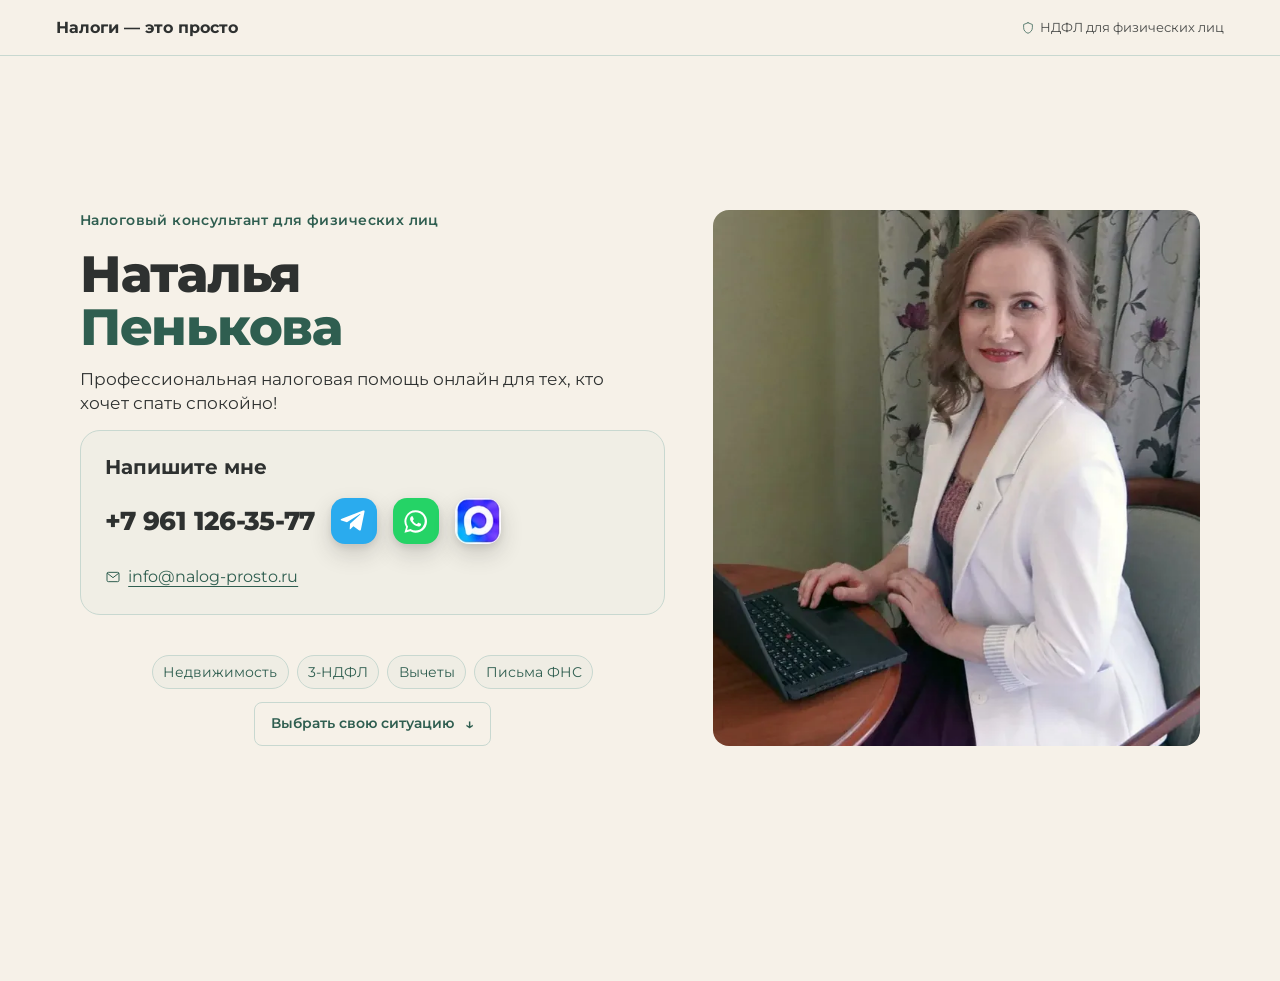
==== index.html @ fa5995b2 "First screen: Nalog Prosto" ====
<!DOCTYPE html>
<html lang="ru">
<head>
<meta name="robots" content="noindex,nofollow">
<meta charset="utf-8">
<meta name="viewport" content="width=device-width, initial-scale=1">
<title>Сайт собирается</title>
<meta name="description" content="">
<meta property="og:title" content="Сайт собирается">
<meta property="og:description" content="">
<meta property="og:type" content="website">
<link rel="stylesheet" href="style.css">
<style>
:root {
  --шрифт-заголовков: Montserrat, system-ui, sans-serif;
  --шрифт-текста: Montserrat, system-ui, sans-serif;
  --цвет-фон: #F6F1E8;  --цвет-фон-2: #C8D8D0;  --цвет-фон-карточки: #F6F1E8;
  --цвет-текст: #2E3130;  --цвет-текст-мягкий: #2E3130;  --цвет-текст-тихий: #6E6D6A;
  --цвет-акцент: #2F5E50;  --цвет-акцент-тёмный: #2F5E50;  --цвет-акцент-яркий: #C8D8D0;  --цвет-акцент-глубже: #2F5E50;  --цвет-акцент-маркер: #2F5E50;
  --цвет-на-акценте: #F6F1E8;  --цвет-линия: #C8D8D0;
  --цвет-тёмный-фон: #2F5E50;  --цвет-тёмный-фон-2: #2F5E50;  --цвет-тёмный-текст: #F6F1E8;  --цвет-тёмный-фон-3: #2F5E50;  --цвет-тёмный-фон-4: #2F5A4D;
  --цвет-тёплый: #C7B08A;  --цвет-тёплый-мягкий: #C7B08A;
  --цвет-стекло: color-mix(in srgb, #2F5E50 86%, transparent);
  --тень: 0 12px 34px color-mix(in srgb, #2F5E50 6%, transparent);
  --тень-чип: 0 10px 30px color-mix(in srgb, #2F5E50 12%, transparent);
  --тень-глубокая: 0 24px 60px color-mix(in srgb, #2F5E50 35%, transparent);
  --тень-спутник: 0 30px 60px color-mix(in srgb, #2F5E50 70%, transparent);
  --тень-плиты: 0 40px 100px color-mix(in srgb, #2F5E50 70%, transparent);
  --кегль-h1: 33px;  --кегль-h2: clamp(28px, 4.5vw, 44px);
  --кегль-текст: clamp(16px, 1vw, 17px);  --кегль-лид: clamp(17px, 1.1vw, 18px);
  --кегль-мелкий: 14px;  --кегль-кикер: clamp(14px, 1.1vw, 15px);
  --кегль-цифра: 30px;  --разрядка-кикера: .03em;
  --отступ-секции: clamp(56px, 9vw, 120px);  --отступ-блока: clamp(16px, 2vw, 28px);
  --отступ-секции-тихо: clamp(44px, 7vw, 94px);  --отступ-секции-громко: clamp(64px, 10.5vw, 140px);
  --ширина: 1120px;  --ширина-колонки: 560px;  --радиус: 16px;  --радиус-малый: 8px;
  --радиус-карточки: 18px;  --радиус-плитки: 22px;  --радиус-телефон: 46px;  --кнопка-радиус: 14px;
  --радиус-модуля: 16px;  --нить: 2px;
  --плавность: cubic-bezier(.2, .7, .2, 1);  --длительность: .25s;
  --цвет-тёплый-тёмный: #836A3F;
}
@media (min-width: 900px) {
  :root { --кегль-h1: clamp(44px, 4vw, 58px); }
}
</style>
<script>
(function () {
  var ЭТАЛОН = 0.535;                  // очко Open Sans — текстовой гарнитуры утверждённых макетов
  var ПОТОЛОК = 1.2, МЁРТВАЯ = 0.02;   // выше потолка расползается раскладка; ближе к единице не трогаем вовсе
  var КОМПЬЮТЕР = "(min-width: 900px)";
  var ТОКЕНЫ = ["--кегль-текст", "--кегль-лид", "--кегль-мелкий", "--кегль-кикер"];
  var корень = document.documentElement;
  var холст = document.createElement("canvas").getContext("2d");
  var ждём = 0;

  function мера(буква) { var м = холст.measureText(буква); return (м && м.actualBoundingBoxAscent) || 0; }

  function применить() {
    ждём = 0;
    if (!холст) { return; }

    for (var i = 0; i < ТОКЕНЫ.length; i++) { корень.style.removeProperty(ТОКЕНЫ[i]); }
    var стиль = getComputedStyle(корень), стек = стиль.getPropertyValue("--шрифт-текста").trim();
    if (!стек) { return; }
    холст.font = "400 100px " + стек;

    var очко = Math.max(мера("х"), мера("x")) / 100;
    if (!(очко > 0)) { return; }
    var k = Math.round(Math.min(ПОТОЛОК, Math.max(1, ЭТАЛОН / очко)) * 1000) / 1000;
    if (k - 1 < МЁРТВАЯ || !matchMedia(КОМПЬЮТЕР).matches) { k = 1; }
    корень.setAttribute("data-очко", очко.toFixed(3));      // чтобы проверка могла сказать числа вслух
    корень.setAttribute("data-поправка", k.toFixed(3));
    if (k === 1) { return; }
    for (i = 0; i < ТОКЕНЫ.length; i++) {
      var было = стиль.getPropertyValue(ТОКЕНЫ[i]).trim();
      if (было) { корень.style.setProperty(ТОКЕНЫ[i], "calc((" + было + ") * " + k + ")"); }
    }
  }

  применить();

  if (document.fonts && document.fonts.ready) { document.fonts.ready.then(применить); }

  addEventListener("resize", function () { ждём = ждём || requestAnimationFrame(применить); });
})();
</script>
<link rel="stylesheet" href="примерка.css">
<link rel="stylesheet" href="точечно.css"><link rel="stylesheet" href="баланс.css"><link rel="stylesheet" href="порядок.css"></head>
<body >
<a id="экран-контакты" aria-hidden="true"></a>
<section class="блок блок--первый-экран первый-экран--разворот светлый" id="экран-1" data-тип="первый-экран" data-схема="разворот" data-ключ-макета="светлая" data-картинка="фото">
  <header class="шапка">
    <a class="шапка__лого" href="#">Налоги — это просто</a>
    <span class="шапка__лиц"><svg class="иконка" aria-hidden="true" xmlns="http://www.w3.org/2000/svg" viewBox="0 0 24 24" fill="none" stroke="currentColor" stroke-width="1.5" stroke-linecap="round" stroke-linejoin="round">
  <path d="M12 3l7.5 3v5.5c0 4.6-3.2 8.2-7.5 9.5-4.3-1.3-7.5-4.9-7.5-9.5V6L12 3z"/>
</svg><span><span class="полн">НДФЛ для физических лиц</span></span></span>
  </header>
  <span class="пятно пятно--1"></span><span class="пятно пятно--2"></span>
  <div class="блок__внутри">
    <div class="первый-экран__текст">
      <p class="кикер"><svg class="иконка" aria-hidden="true" xmlns="http://www.w3.org/2000/svg" viewBox="0 0 24 24" fill="none" stroke="currentColor" stroke-width="1.5" stroke-linecap="round" stroke-linejoin="round">
  <path d="M13 2L4 14h7l-1 8 9-12h-7z"/>
</svg>Налоговый консультант для физических лиц</p>
      <h1>Наталья <em class="акцент">Пенькова</em></h1>
      <p class="лид">Профессиональная налоговая помощь онлайн для тех, кто хочет спать спокойно!</p>

      
      <div class="первый-экран__действие"><div class="contact-card" role="group" aria-label="Напишите мне"><p class="contact-title">Напишите мне</p><div class="contact-main"><strong class="phone">+7 961 126-35-77</strong><div class="messenger-icons" role="group" aria-label="Личные сообщения"><a class="msg telegram" href="https://t.me/natpen" target="_blank" rel="noopener noreferrer" aria-label="Написать в Telegram" title="Telegram">
              <svg viewBox="0 0 24 24" aria-hidden="true"><path fill="currentColor" d="M21.8 3.3 18.6 19c-.24 1.1-.88 1.37-1.78.85l-4.9-3.61-2.36 2.27c-.26.26-.48.48-.98.48l.35-4.99 9.08-8.2c.4-.35-.09-.55-.61-.2L6.18 12.67 1.34 11.15C.29 10.82.27 10.1 1.56 9.6L20.5 2.3c.88-.32 1.65.2 1.3 1z"/></svg>
            </a><a class="msg whatsapp" href="https://wa.me/79611263577" target="_blank" rel="noopener noreferrer" aria-label="Написать в WhatsApp" title="WhatsApp">
              <svg viewBox="0 0 24 24" aria-hidden="true"><path fill="currentColor" d="M12.04 2a9.84 9.84 0 0 0-8.4 14.95L2.2 22l5.18-1.36A9.96 9.96 0 1 0 12.04 2Zm0 17.95a8.1 8.1 0 0 1-4.13-1.13l-.3-.18-3.07.81.82-2.99-.2-.31a8.12 8.12 0 1 1 6.88 3.8Zm4.45-6.08c-.24-.12-1.44-.71-1.66-.79-.22-.08-.38-.12-.54.12-.16.24-.63.79-.77.95-.14.16-.28.18-.52.06-.24-.12-1.02-.38-1.94-1.2-.72-.64-1.2-1.43-1.34-1.67-.14-.24-.02-.37.1-.49.11-.11.24-.28.36-.42.12-.14.16-.24.24-.4.08-.16.04-.3-.02-.42-.06-.12-.54-1.3-.74-1.78-.2-.47-.4-.4-.54-.41h-.46c-.16 0-.42.06-.64.3-.22.24-.84.82-.84 2 0 1.18.86 2.32.98 2.48.12.16 1.69 2.58 4.1 3.62.57.25 1.02.4 1.37.51.58.18 1.1.16 1.51.1.46-.07 1.44-.59 1.64-1.16.2-.57.2-1.06.14-1.16-.06-.1-.22-.16-.46-.28Z"/></svg>
            </a><a class="msg max" href="https://max.ru/u/f9LHodD0cOLbt2ujQXSDp4Ap_1S4WZwXEwafL9NbPYiUn-EOZLvmlvc0sYs" target="_blank" rel="noopener noreferrer" aria-label="Написать в MAX" title="MAX"><img width="46" height="46" src="[data-uri]" alt="MAX"></a></div></div><p class="contact-meta"><a href="mailto:info@nalog-prosto.ru"><svg class="почта-значок" viewBox="0 0 24 24" fill="none" stroke="currentColor" stroke-width="1.5" aria-hidden="true"><rect x="3" y="5" width="18" height="14" rx="2"/><path d="m3 6 9 7 9-7"/></svg><span>info@nalog-prosto.ru</span></a></p></div></div>
      
<div class="ситуации-группа" aria-label="Налоговые вопросы"><div class="темы"><span class="тема">Недвижимость</span><span class="тема">3-НДФЛ</span><span class="тема">Вычеты</span><span class="тема">Письма ФНС</span></div><a class="выбор-ситуации" href="#" aria-disabled="true" onclick="event.preventDefault()" title="Демонстрационный переход: раздел ситуаций ещё не собран">Выбрать свою ситуацию</a></div>
    </div>
    <figure class="картинка картинка--фото картинка--край первый-экран__картинка" style="--лицо-в-кадре: .28">
      <picture><source media="(max-width: 899px)" srcset="img/natalya-work-telefon.webp"><img width="780" height="910" src="img/natalya-work.webp" alt="Наталья Пенькова" data-лицо="48,24" fetchpriority="high"></picture>
    </figure>
  </div>
</section>


<script>
(function () {
  var СПИТ = "главная-на-виду";                       // класс на body; правило сна — в стилях
  var кнопка = document.querySelector(".первый-экран__действие .кнопка--главная");
  if (!кнопка || !window.IntersectionObserver) { return; }

  function пометить(на_виду) { document.body.classList.toggle(СПИТ, !!на_виду); }

  var б = кнопка.getBoundingClientRect();
  пометить(б.bottom > 0 && б.top < (window.innerHeight || 0));

  requestAnimationFrame(function () {
    requestAnimationFrame(function () { document.body.classList.add("панель-с-переходом"); });
  });

  new IntersectionObserver(function (записи) {
    пометить(записи[записи.length - 1].isIntersecting);
  }, { threshold: 0 }).observe(кнопка);
})();
</script>
</body>
</html>
---- style.css ----
body { font: var(--кегль-текст)/1.6 var(--шрифт-текста); color: var(--цвет-текст);
       background: var(--цвет-фон); margin: 0; -webkit-font-smoothing: antialiased; }
h1 { font-size: var(--кегль-h1); font-weight: 700; line-height: 1.05; letter-spacing: -0.025em; }
h2 { font-size: var(--кегль-h2); font-weight: 700; line-height: 1.12; letter-spacing: -0.015em; }
.лид { font-size: var(--кегль-лид, var(--кегль-текст)); line-height: 1.55; color: var(--цвет-текст-мягкий); }  .акцент { font-style: normal; color: var(--цвет-акцент); }
.блок { padding: var(--отступ-секции) 0; position: relative; overflow: hidden; }
.блок__внутри { width: min(100% - 2 * var(--отступ-блока), var(--ширина)); margin: 0 auto; position: relative; }

.тёмный { background: linear-gradient(160deg, var(--фон-ключа, var(--цвет-тёмный-фон)), var(--фон-2-ключа, var(--цвет-тёмный-фон)) 70%, var(--фон-ключа, var(--цвет-тёмный-фон)));
  background-color: var(--фон-ключа, var(--цвет-тёмный-фон)); color: var(--текст-ключа, var(--цвет-тёмный-текст)); }

*, *::before, *::after { box-sizing: border-box; }
img, video, iframe { max-width: 100%; height: auto; }
[hidden] { display: none !important; }

p, li, h1, h2, h3, dd, dt, summary, blockquote { overflow-wrap: break-word; }
h1, h2, h3 { font-family: var(--шрифт-заголовков); margin: 0 0 .5em; }
h3 { font-size: calc(var(--кегль-текст) * 1.25); font-weight: 700; line-height: 1.25; }
p, ul, ol { margin: 0 0 1em; }  ul, ol { padding-left: 1.25em; }
.лид { max-width: calc(var(--ширина-колонки) * .95); margin-bottom: 1.2em; }
.мелкий { font-size: var(--кегль-мелкий); color: var(--цвет-текст-мягкий); }
a { color: var(--цвет-акцент); text-underline-offset: .15em; }

.блок__внутри { z-index: 1; }  .блок__внутри > :last-child { margin-bottom: 0; }

.стык { position: absolute; left: 0; right: 0; z-index: 0; pointer-events: none; height: var(--стык-высота, calc(var(--отступ-секции) * .6)); background: linear-gradient(var(--стык-к),
  color-mix(in srgb, var(--стык-сосед) 50%, transparent), color-mix(in srgb, var(--стык-сосед) 33%, transparent) 18%, color-mix(in srgb, var(--стык-сосед) 19%, transparent) 40%, color-mix(in srgb, var(--стык-сосед) 8%, transparent) 66%, transparent); }
.стык--верх { top: 0; --стык-к: to bottom; }  .стык--низ { bottom: 0; --стык-к: to top; }  .блок--подвал { --стык-высота: var(--отступ-блока); }
.светлый { background: var(--цвет-фон); color: var(--цвет-текст); }  .светлый.второй { background: var(--цвет-фон-2); }

body, .светлый { --фон-ключа: var(--цвет-фон); --фон-2-ключа: var(--цвет-фон-2, var(--цвет-фон)); --текст-ключа: var(--цвет-текст); --подложка-ключа: transparent;
  --вуаль-ключа: var(--фон-ключа); --тёплый-ключа: var(--цвет-тёплый-тёмный, var(--цвет-акцент-тёмный));
  --глубина-ключа: var(--цвет-тёплый-мягкий, var(--цвет-тёплый, var(--цвет-линия))); --тепло-ключа: color-mix(in srgb, var(--цвет-тёплый-мягкий, var(--цвет-тёплый, var(--цвет-линия))) 40%, transparent); }
.светлый.второй { --фон-ключа: var(--цвет-фон-2); --фон-2-ключа: var(--цвет-фон); }  .тёмный.второй { --фон-ключа: var(--цвет-тёмный-фон-2, var(--цвет-тёмный-фон)); --фон-2-ключа: var(--цвет-тёмный-фон); }
.тёмный { --фон-ключа: var(--цвет-тёмный-фон); --фон-2-ключа: var(--цвет-тёмный-фон-2, var(--цвет-тёмный-фон)); --текст-ключа: var(--цвет-тёмный-текст);
  --вуаль-ключа: var(--фон-ключа); --тёплый-ключа: var(--цвет-тёплый, var(--цвет-акцент-тёмный)); --глубина-ключа: var(--цвет-акцент); --тепло-ключа: transparent;
  --подложка-ключа: color-mix(in srgb, var(--цвет-тёплый, var(--цвет-акцент-тёмный)) 12%, transparent); }

.тёмный h1, .тёмный h2, .тёмный h3, .тёмный .цитата__кто b { color: var(--текст-ключа, var(--цвет-тёмный-текст)); }
.тёмный .лид, .тёмный .мелкий, .тёмный .цитата__кто, .тёмный .вопрос > p, .тёмный .контакт__что,
.тёмный .фото figcaption, .тёмный .мокап figcaption { color: color-mix(in srgb, var(--текст-ключа, var(--цвет-тёмный-текст)) var(--мягкость-текста, 72%), transparent); }

.тёмный a:not(.кнопка) { color: var(--цвет-тёмный-текст); text-decoration-color: var(--цвет-акцент); }

.тёмный .акцент { color: var(--цвет-акцент-яркий, var(--цвет-акцент)); }
.тёмный .иконка, .тёмный .бейдж, .тёмный .цитата::before, .тёмный .вопрос > summary::after { color: var(--цвет-акцент); }
.тёмный :focus-visible, .тёмный .кнопка:focus-visible, .тёмный .вопрос > summary:focus-visible { outline-color: var(--цвет-тёмный-текст); }

.кнопка { background: var(--цвет-кнопки, var(--цвет-акцент)); color: var(--цвет-на-кнопке, var(--цвет-на-акценте)); }
.кнопка:hover { background: var(--цвет-кнопки-навёл, var(--цвет-акцент-тёмный)); }
.кнопка:focus-visible { outline: 2px solid var(--цвет-кнопки, var(--цвет-акцент)); outline-offset: 3px; }

.кнопка { display: inline-flex; align-items: center; justify-content: center; gap: .5em;
  min-height: 3em; padding: .8em 1.6em; border-radius: var(--кнопка-радиус);
  font: 600 var(--кегль-текст)/1.2 var(--шрифт-текста); text-decoration: none; cursor: pointer;
  border: 1px solid transparent; transition: transform var(--длительность) var(--плавность),
  box-shadow var(--длительность) var(--плавность); }
.кнопка--главная { background: var(--цвет-кнопки, var(--цвет-акцент)); color: var(--цвет-на-кнопке, var(--цвет-на-акценте)); position: relative; overflow: hidden; isolation: isolate;

  --заливка: var(--цвет-кнопки, var(--цвет-акцент)); --свет-кнопки: var(--цвет-на-кнопке, var(--цвет-на-акценте));
  --объём: inset 0 1px 0 color-mix(in srgb, var(--свет-кнопки) 30%, transparent), 0 4px 0 color-mix(in srgb, var(--заливка) 55%, var(--цвет-тёмный-фон)), 0 .75em 1.5em -.5em color-mix(in srgb, var(--заливка) 70%, transparent);
  box-shadow: var(--объём); animation: зов-кнопки 2.6s ease-in-out infinite; }

.кнопка--главная::before, .кнопка--главная::after { content: ""; position: absolute; z-index: -1; inset: 0; pointer-events: none; }
.кнопка--главная::before { background: linear-gradient(180deg, color-mix(in srgb, var(--свет-кнопки) 10%, transparent), transparent 50%, color-mix(in srgb, var(--цвет-тёмный-фон) 22%, transparent)); }
.кнопка--главная::after { width: 45%; animation: блик-кнопки 3s ease-in-out infinite; transform: translateX(-160%) skewX(-18deg);
  background: linear-gradient(100deg, transparent, color-mix(in srgb, var(--свет-кнопки) 40%, transparent), transparent); }
.кнопка--главная:hover, .тёмный .кнопка--главная:hover { background: var(--цвет-кнопки-навёл, var(--цвет-акцент-тёмный)); }
.кнопка--контур { background: transparent; color: inherit; border-color: currentColor; }  .кнопка--пульс { animation: пульс-кнопки 2.4s ease-out infinite; }

.тёмный .кнопка--главная { background: var(--цвет-кнопки, var(--цвет-акцент)); color: var(--цвет-на-кнопке, var(--цвет-на-акценте));
  border-color: color-mix(in srgb, var(--цвет-тёмный-текст) 30%, transparent); }
.кнопка--контур:hover { background: color-mix(in srgb, currentColor 8%, transparent); }
.кнопка--пульс:hover { animation: none; }
.кнопка:active { transform: translateY(0); }  .кнопка--главная:active { transform: translateY(3px); animation: none; box-shadow: 0 1px 0 color-mix(in srgb, var(--заливка) 55%, var(--цвет-тёмный-фон)); }
.кнопка .иконка { color: inherit; width: 1.2em; height: 1.2em; }

.кикер { display: inline-flex; align-items: center; gap: .5em; margin-bottom: var(--отступ-блока);
  padding: .5625em .875em; border-radius: 9em; white-space: nowrap;
  font: 600 var(--кегль-кикер)/1 var(--шрифт-текста); letter-spacing: var(--разрядка-кикера);
  background: var(--цвет-тёмный-фон); color: var(--цвет-тёмный-текст); }
.кикер .иконка, .кикер svg { width: 1em; height: 1em; flex: none; color: var(--цвет-тёплый, currentColor); }
.тёмный .кикер { background: transparent; padding: 0; border: 0; letter-spacing: .06em;
  color: var(--тёплый-ключа, var(--цвет-акцент-тёмный)); }

.тёмный .кикер::before { content: ""; flex: none; width: 2em; height: 2px; border-radius: 2px;
  background: var(--тёплый-ключа, var(--цвет-акцент-тёмный)); }

.тёмный .кикер--пилюля { padding: .5625em .875em; letter-spacing: var(--разрядка-кикера);
  background: var(--подложка-ключа, transparent);
  border: 1px solid color-mix(in srgb, var(--тёплый-ключа, var(--цвет-акцент-тёмный)) 35%, transparent); }
.тёмный .кикер--пилюля::before { display: none; }

.бейдж { display: inline-flex; align-items: center; gap: .4em; padding: .35em .9em; border-radius: 9em;
  font: 700 var(--кегль-мелкий)/1.2 var(--шрифт-текста); letter-spacing: .06em;
  color: var(--цвет-акцент); background: color-mix(in srgb, var(--цвет-акцент) 12%, transparent);
  border: 1px solid color-mix(in srgb, var(--цвет-акцент) 25%, transparent); }
.карточка--главная > .бейдж { position: absolute; top: -.9em; left: 50%; transform: translateX(-50%); white-space: nowrap;
  color: var(--цвет-на-акценте); background: var(--цвет-акцент); border-color: transparent; box-shadow: var(--тень); }

.чип { display: inline-flex; align-items: center; gap: .5em; padding: .5625em .875em; border-radius: 9em;
  font-size: 1em; line-height: 1.25; color: var(--цвет-текст);
  background: color-mix(in srgb, var(--цвет-фон) 90%, transparent);
  border: 1px solid color-mix(in srgb, var(--цвет-тёплый, var(--цвет-акцент-тёмный)) 55%, transparent);
  box-shadow: var(--тень-чип, var(--тень)); backdrop-filter: blur(.6em); -webkit-backdrop-filter: blur(.6em); }
.чип b { font-family: var(--шрифт-заголовков); font-weight: 600; }
.чип .иконка, .чип svg { width: 1.2em; height: 1.2em; flex: none; }

.тёмный .чип { color: var(--цвет-тёмный-текст); background: color-mix(in srgb, var(--цвет-тёмный-фон) 72%, transparent);
  border-color: color-mix(in srgb, var(--цвет-тёплый, var(--цвет-акцент-тёмный)) 40%, transparent);
  box-shadow: 0 .625em 1.875em color-mix(in srgb, var(--цвет-тёмный-фон) 45%, transparent); }

@media (min-width: 900px) { .чип { font-size: var(--кегль-мелкий); } }

.шапка { height: 3.5rem; display: flex; align-items: center; justify-content: space-between; gap: .625em;
  padding: 0 1em; position: relative; z-index: 6; border-bottom: 1px solid var(--цвет-линия); background: transparent; }

.шапка__лого { display: flex; align-items: center; gap: .5em; font: 700 .9375em/1 var(--шрифт-заголовков); white-space: nowrap; color: inherit; text-decoration: none; }
.шапка__лого img { width: 1.875em; height: 1.875em; border-radius: 50%; flex: none;
  box-shadow: 0 0 0 2px color-mix(in srgb, var(--цвет-тёплый, var(--цвет-акцент-тёмный)) 45%, transparent); }

.шапка__лиц { font-size: .8125em; line-height: 1.2; display: flex; align-items: center; justify-content: flex-end;
  gap: .3125rem; text-align: right; max-width: 9.375rem; opacity: .85; }
.шапка__лиц svg, .шапка__лиц .иконка { width: .875rem; height: .875rem; flex: none; }

.шапка__лиц .полн { display: inline; }
.шапка__лиц .кратко { display: none; }
@media (max-width: 899px) {
  .шапка__лиц:has(.кратко) .полн { display: none; }
  .шапка__лиц:has(.кратко) .кратко { display: block; }
}
.тёмный .шапка { background: transparent; border-bottom-color: transparent; color: var(--цвет-тёмный-текст); }

.карточки { display: grid; gap: var(--отступ-блока); }
.карточка { padding: calc(var(--отступ-блока) * 1.25); border-radius: var(--радиус-карточки, var(--радиус));
  background: var(--цвет-фон-карточки); border: 1px solid var(--цвет-линия); box-shadow: var(--тень);
  transition: transform var(--длительность) var(--плавность), box-shadow var(--длительность) var(--плавность); }
.карточка:hover { transform: translateY(-3px); box-shadow: var(--тень-чип, var(--тень)); }
.карточка--главная { border-top: 3px solid var(--цвет-акцент); }

.карточка--стекло { background: var(--цвет-стекло);
  border: 1px solid color-mix(in srgb, var(--цвет-тёплый, var(--цвет-акцент-тёмный)) 28%, transparent);
  backdrop-filter: blur(.9em); -webkit-backdrop-filter: blur(.9em); box-shadow: var(--тень-глубокая); }
.карточки { margin-top: var(--отступ-блока); padding: 0; list-style: none; }
.карточка { position: relative; min-width: 0; }
.карточка > :last-child { margin-bottom: 0; }  .карточка h3 { margin-top: 0; }
.карточка > .иконка { width: 2em; height: 2em; margin-bottom: .8em; }

.тёмный .карточка:not(.карточка--стекло) { background: color-mix(in srgb, var(--цвет-тёмный-текст) 6%, transparent);
  border-color: color-mix(in srgb, var(--цвет-тёмный-текст) 14%, transparent); }

.цифры { display: grid; grid-template-columns: repeat(auto-fit, minmax(5em, 1fr)); gap: var(--отступ-блока); margin: var(--отступ-блока) 0 0; padding: 0; list-style: none; }
.цифра { padding-left: 1em; border-left: 1px solid color-mix(in srgb, currentColor 25%, transparent); }
.цифра__значение { display: block; font: 700 var(--кегль-цифра)/1 var(--шрифт-заголовков);
  letter-spacing: -0.02em; color: var(--цвет-текст); }
.тёмный .цифра__значение { color: var(--цвет-тёмный-текст); }  .цифра__подпись { display: block; margin-top: .35em; font-size: var(--кегль-мелкий); opacity: .8; }

.цифра--ключ .цифра__значение { color: var(--цвет-акцент); }

.цифра { flex: 1 1 5em; min-width: 0; padding-left: .7em; }

.цифра.карточка { padding: var(--отступ-блока) .75em; border-left: 1px solid var(--цвет-линия); text-align: center; }
.цифра.карточка--стекло { border-left-color: color-mix(in srgb, var(--цвет-тёмный-текст) 12%, transparent); }
.карточка .цифра__значение { font-size: calc(var(--кегль-цифра) * .78); }

.фото { margin: 0; border-radius: var(--радиус); overflow: hidden; box-shadow: var(--тень); }
.фото img { display: block; width: 100%; aspect-ratio: 3 / 4; object-fit: cover; }
.фото--маска { border-radius: 0; box-shadow: none; }
.фото--маска img { mask-image: linear-gradient(to bottom, black 70%, transparent 99%); -webkit-mask-image: linear-gradient(to bottom, black 70%, transparent 99%); }
.фото figcaption, .мокап figcaption { padding: .7em 1em; font-size: var(--кегль-мелкий); color: var(--цвет-текст-мягкий); }
.мокап figcaption h3 { color: var(--цвет-текст); }
.тёмный .мокап figcaption h3 { color: var(--цвет-тёмный-текст); }

.мокап { margin: 0; position: relative; padding-top: 1.4em; border-radius: var(--радиус-малый); overflow: hidden;
  background: var(--цвет-фон-карточки); border: 1px solid var(--цвет-линия); box-shadow: var(--тень-плиты, var(--тень-глубокая)); }
.мокап::before { content: ""; position: absolute; inset: 0 0 auto; height: 1.4em;
  background: color-mix(in srgb, var(--цвет-текст) 7%, var(--цвет-фон-карточки)); border-bottom: 1px solid var(--цвет-линия); }
.мокап::after { content: ""; position: absolute; top: .45em; left: .6em; width: .5em; height: .5em; border-radius: 50%;
  background: var(--цвет-акцент); box-shadow: .85em 0 0 color-mix(in srgb, var(--цвет-акцент) 55%, transparent),
  1.7em 0 0 color-mix(in srgb, var(--цвет-акцент) 30%, transparent); }
.мокап img, .мокап iframe { display: block; width: 100%; aspect-ratio: 16 / 10; object-fit: cover; border: 0; }
.мокап iframe { aspect-ratio: 16 / 9; }
.аватар { width: 3.5em; height: 3.5em; border-radius: 50%; object-fit: cover; flex: none;
  border: 2px solid var(--цвет-фон-карточки); box-shadow: var(--тень); }
.пара__текст, .пара__фото { min-width: 0; }  .пара__фото img { display: block; width: 100%; border-radius: var(--радиус); }

.пара { display: grid; gap: var(--отступ-блока); }
.пара > :only-child { grid-column: 1 / -1; }

.иконка { width: 1.5em; height: 1.5em; flex: none; color: var(--цвет-акцент); vertical-align: middle; }
.иконка svg { display: block; width: 100%; height: 100%; }
.список-иконок { display: grid; gap: .65em; margin: 0 0 1.2em; padding: 0; list-style: none; }
.список-иконок li { display: flex; align-items: flex-start; gap: .65em; }
.список-иконок .иконка { margin-top: .15em; }

.список-иконок .иконка { color: var(--цвет-тёплый-тёмный, var(--цвет-акцент-тёмный)); }

.галка { position: relative; flex: none; width: 1.1875em; height: 1.1875em; border-radius: 50%; margin-top: .15em;
  background: var(--цвет-тёплый, var(--цвет-акцент-тёмный)); }
.галка::after { content: ""; position: absolute; left: .40625em; top: .21875em; width: .25em; height: .5em;
  border: solid var(--цвет-тёмный-фон); border-width: 0 .125em .125em 0; transform: rotate(45deg); }
.тёмный .список-иконок .иконка { color: var(--тёплый-ключа, var(--цвет-акцент-тёмный)); }

.разделитель { height: 1px; border: 0; margin: var(--отступ-блока) 0; opacity: .7;
  background: linear-gradient(90deg, var(--цвет-акцент), var(--цвет-линия) 45%, transparent); }
.тёмный .разделитель { background: linear-gradient(90deg, var(--цвет-акцент),
  color-mix(in srgb, var(--цвет-тёмный-текст) 25%, transparent) 45%, transparent); }
.цитата { margin: 0; padding: 0 0 0 1.2em; position: relative; font: italic 500 calc(var(--кегль-текст) * 1.3)/1.45 var(--шрифт-заголовков); }

.цитата::before { content: "“"; position: absolute; left: 0; top: -.12em; font-size: 2.4em; line-height: 1;
  color: var(--цвет-акцент); opacity: .45; }
.цитата p { margin: 0 0 .6em; }
.цитата__кто { display: flex; align-items: center; gap: .75em; margin-top: var(--отступ-блока);
  font: 400 var(--кегль-мелкий)/1.4 var(--шрифт-текста); color: var(--цвет-текст-мягкий); }
.цитата__кто b { display: block; color: var(--цвет-текст); font-weight: 700; }
.карточка .цитата { font-size: calc(var(--кегль-текст) * 1.05); }

.таймер { display: inline-flex; gap: .6em; margin: var(--отступ-блока) 0; padding: 0; list-style: none; }
.таймер__ячейка { min-width: 3.6em; padding: .6em .5em; text-align: center; border-radius: var(--радиус-малый);
  background: color-mix(in srgb, currentColor 8%, transparent); border: 1px solid color-mix(in srgb, currentColor 16%, transparent); }
.таймер__ячейка b { display: block; font: 700 calc(var(--кегль-цифра) * .7)/1 var(--шрифт-заголовков);
  font-variant-numeric: tabular-nums; letter-spacing: -0.02em; }
.таймер__ячейка span { display: block; margin-top: .3em; font-size: var(--кегль-мелкий); text-transform: uppercase;
  letter-spacing: .08em; opacity: .7; }

.шаги { list-style: none; margin: var(--отступ-блока) 0 0; padding: 0; display: grid; gap: var(--отступ-блока); }
.шаг { position: relative; display: flex; gap: 1em; align-items: flex-start; }
.шаг__номер { flex: none; display: inline-flex; align-items: center; justify-content: center; width: 2.4em; height: 2.4em;
  border-radius: 50%; background: var(--цвет-акцент); color: var(--цвет-на-акценте);
  font: 700 var(--кегль-текст)/1 var(--шрифт-заголовков); box-shadow: var(--тень); }

.шаг:not(:last-child)::before { content: ""; position: absolute; left: 1.2em; top: 2.4em; bottom: calc(-1 * var(--отступ-блока));
  width: 1px; background: color-mix(in srgb, currentColor 18%, transparent); }
.шаг h3 { margin: .35em 0 .3em; }  .шаг p:last-child { margin-bottom: 0; }  .шаг .бейдж { margin-left: .5em; vertical-align: middle; }
.вопрос { border-bottom: 1px solid var(--цвет-линия); padding: calc(var(--отступ-блока) * .6) 0; }
.вопрос:first-of-type { border-top: 1px solid var(--цвет-линия); }
.вопрос > summary { display: flex; align-items: center; justify-content: space-between; gap: 1em; cursor: pointer; list-style: none;
  font: 700 calc(var(--кегль-текст) * 1.05)/1.35 var(--шрифт-заголовков); }
.вопрос > summary::-webkit-details-marker { display: none; }
.вопрос > summary::after { content: "+"; flex: none; display: inline-flex; align-items: center; justify-content: center;
  width: 1.8em; height: 1.8em; border-radius: 50%; border: 1px solid var(--цвет-линия); color: var(--цвет-акцент);
  font-weight: 400; transition: transform var(--длительность) var(--плавность); }
.вопрос[open] > summary::after { transform: rotate(45deg); }
.вопрос > summary:focus-visible { outline: 2px solid var(--цвет-акцент); outline-offset: 3px; border-radius: 3px; }
.вопрос > p { margin: .7em 0 0; color: var(--цвет-текст-мягкий); max-width: calc(var(--ширина-колонки) * 1.25); }
.контакт { display: flex; align-items: center; gap: .9em; padding: .9em 0; border-bottom: 1px solid var(--цвет-линия); }
.контакт .иконка { width: 2.4em; height: 2.4em; padding: .55em; border-radius: var(--радиус-малый);
  background: color-mix(in srgb, var(--цвет-акцент) 12%, transparent); }
.контакт a { font-weight: 600; text-decoration: none; }  .контакт a:hover { text-decoration: underline; }
.контакт__что { display: block; font-size: var(--кегль-мелкий); color: var(--цвет-текст-мягкий); }
.тёмный .вопрос, .тёмный .контакт, .тёмный .вопрос > summary::after { border-color: color-mix(in srgb, var(--цвет-тёмный-текст) 14%, transparent); }

.блок--первый-экран h1 .хвост { display: block; margin-top: .4em; font-size: .66em; font-weight: 600; line-height: 1.28; letter-spacing: 0; }

.парит { animation: парение 8s ease-in-out infinite; }
.парит--2 { animation-duration: 9s; animation-delay: -3s; }  .парит--3 { animation-duration: 7s; animation-delay: -5s; }
.парит--4 { animation-duration: 8.5s; animation-delay: -1.5s; }

.пятно { position: absolute; border-radius: 50%; pointer-events: none; filter: blur(2.5em);
  animation: дрейф 28s ease-in-out infinite alternate;
  background: color-mix(in srgb, var(--цвет-тёплый-мягкий, var(--цвет-линия)) 55%, transparent); }
.тёмный .пятно { background: color-mix(in srgb, var(--цвет-акцент) 70%, transparent); }

.рамка-телефона { position: relative; aspect-ratio: 9 / 16; padding: .55em; border-radius: var(--радиус-телефон, calc(var(--радиус) * 2));
  background: var(--цвет-тёмный-фон); box-shadow: var(--тень-плиты, var(--тень-глубокая)),
    inset 0 0 0 .09375em color-mix(in srgb, var(--цвет-тёплый, var(--цвет-акцент-тёмный)) 32%, transparent); }
.рамка-телефона__экран { position: relative; height: 100%; border-radius: calc(var(--радиус-телефон, calc(var(--радиус) * 2)) * .8); overflow: hidden; background: var(--цвет-тёмный-фон); }

.рамка-телефона__экран::before, .остров { content: ""; position: absolute; z-index: 2; top: .5em; left: 50%;
  translate: -50% 0; width: 3.875em; height: 1.125em; border-radius: .625em; background: var(--цвет-тёмный-фон); }
.остров--крупный { width: 6em; height: 1.625em; border-radius: .875em; top: .625em; }
.рамка-телефона__экран::after { content: ""; position: absolute; inset: 60% 0 0; pointer-events: none;
  background: linear-gradient(to top, color-mix(in srgb, var(--цвет-тёмный-фон) 75%, transparent), transparent); }

.плей { position: absolute; z-index: 3; display: grid; place-items: center; width: 2.875em; height: 2.875em;
  border-radius: 50%; background: var(--цвет-акцент-тёмный); color: var(--цвет-тёмный-текст);
  box-shadow: 0 .875em 2.125em color-mix(in srgb, var(--цвет-тёмный-фон) 60%, transparent); }
.плей svg, .плей .иконка { width: 1.25em; height: 1.25em; margin-left: .125em; }

.плей--большой, .плей--средний { --тень-глубокая: 0 0 transparent; animation: пульс-кнопки 2.4s var(--плавность) infinite; }
.плей--большой { width: 4em; height: 4em; }  .плей--средний { width: 3.25em; height: 3.25em; }
.плей--большой svg, .плей--большой .иконка { width: 1.625em; height: 1.625em; margin-left: .1875em; }
.плей--средний svg, .плей--средний .иконка { width: 1.375em; height: 1.375em; margin-left: .1875em; }

.рамка-телефона__подпись { position: absolute; inset: auto .6em .6em; z-index: 2; margin: 0; text-align: left;
  font: 600 var(--кегль-текст)/1.25 var(--шрифт-заголовков); color: var(--цвет-тёмный-текст); }
.рамка-телефона__подпись small { display: block; margin-top: .2em;
  font: 400 var(--кегль-мелкий)/1.3 var(--шрифт-текста); color: color-mix(in srgb, var(--цвет-тёмный-текст) 72%, transparent); }
.рамка-телефона__прогресс { display: block; margin-top: .5em; height: .1875em; border-radius: .1875em; overflow: hidden; background: color-mix(in srgb, var(--цвет-тёмный-текст) 25%, transparent); }
.рамка-телефона__прогресс span { display: block; width: 55%; height: 100%; border-radius: inherit; background: linear-gradient(90deg, var(--цвет-акцент-яркий, var(--цвет-акцент)), var(--цвет-тёплый, var(--цвет-акцент-тёмный))); }

.нода { position: absolute; width: .375em; height: .375em; border-radius: 50%; pointer-events: none;
  background: var(--цвет-акцент-яркий, var(--цвет-акцент));
  box-shadow: 0 0 .75em color-mix(in srgb, var(--цвет-акцент-яркий, var(--цвет-акцент)) 80%, transparent);
  animation: мерцание 4s ease-in-out infinite; }
.нода--2 { animation-delay: -1.3s; background: var(--цвет-тёплый, var(--цвет-акцент-тёмный));
  box-shadow: 0 0 .75em color-mix(in srgb, var(--цвет-тёплый, var(--цвет-акцент-тёмный)) 90%, transparent); }
.нода--3 { animation-delay: -2.6s; }

.спутник { position: relative; display: flex; align-items: flex-start; gap: .75rem; width: 100%; padding: .875rem 1rem; }
.спутник__икон { flex: none; width: 2.5rem; height: 2.5rem; border-radius: .75rem; display: grid; place-items: center; background: color-mix(in srgb, var(--цвет-тёплый, var(--цвет-акцент-тёмный)) 16%, transparent); color: var(--цвет-тёплый, var(--цвет-акцент-тёмный)); }

.спутник__икон svg, .спутник__икон .иконка { width: 1.25rem; height: 1.25rem; color: var(--цвет-тёплый, var(--цвет-акцент-тёмный)); }

.спутник b { display: block; font-family: var(--шрифт-заголовков); font-weight: 700; line-height: 1.25; font-size: var(--кегль-текст); }
.спутник span { display: block; font-size: var(--кегль-текст); margin-top: .25em; line-height: 1.35; color: color-mix(in srgb, var(--цвет-тёмный-текст) 70%, transparent); }
@media (min-width: 900px) {
  .спутник b { font-size: calc(var(--кегль-мелкий) * 1.07); }
  .спутник span { font-size: calc(var(--кегль-мелкий) * .93); }
}
.спутник__шкала { position: absolute; left: 1rem; right: 1rem; bottom: -1px; height: 2px; border-radius: 2px; opacity: .8; background: linear-gradient(90deg, var(--цвет-акцент-яркий, var(--цвет-акцент)), var(--цвет-тёплый, var(--цвет-акцент-тёмный))); }

.бенто__ячейка { position: relative; padding: var(--отступ-блока); border-radius: var(--радиус-плитки, var(--радиус)); background: var(--цвет-фон-карточки); color: var(--цвет-текст);
  border: 1px solid var(--цвет-линия); box-shadow: var(--тень); overflow: hidden; transition: transform var(--длительность) var(--плавность), box-shadow var(--длительность) var(--плавность); }
.бенто__ячейка:hover { transform: translateY(-3px); box-shadow: var(--тень-чип, var(--тень)); }
.бенто__ячейка.тёмный { background: var(--цвет-тёмный-фон); color: var(--цвет-тёмный-текст); border-color: transparent; }

.бенто .цифра::before { content: ""; position: absolute; top: .6em; right: .6em; width: .5em; height: .5em; border-radius: 50%; background: var(--цвет-тёплый, var(--цвет-акцент-тёмный)); }

.фон--пятна::before, .фон--пятна::after { content: ""; position: absolute; width: 60%; aspect-ratio: 1;
  border-radius: 50%; pointer-events: none; filter: blur(2em); opacity: .55;
  background: radial-gradient(circle, color-mix(in srgb, var(--цвет-акцент) 45%, transparent), transparent 70%);
  animation: дрейф 28s ease-in-out infinite alternate; }
.фон--пятна::after { animation-delay: -9s; }
.фон--пятна::before { top: -20%; left: -15%; }  .фон--пятна::after { bottom: -25%; right: -10%; opacity: .35; }

.фон--пятна:not(.тёмный)::before, .фон--пятна:not(.тёмный)::after {
  background: radial-gradient(circle, color-mix(in srgb, var(--цвет-тёплый-мягкий, var(--цвет-линия)) 55%, transparent), transparent 70%); }
.фон--сетка::before { content: ""; position: absolute; inset: 0; pointer-events: none;
  background-image: linear-gradient(color-mix(in srgb, currentColor 9%, transparent) 1px, transparent 1px),
    linear-gradient(90deg, color-mix(in srgb, currentColor 9%, transparent) 1px, transparent 1px);
  background-size: 7.5em 7.5em;
  mask-image: radial-gradient(ellipse, black 40%, transparent 80%); -webkit-mask-image: radial-gradient(ellipse, black 40%, transparent 80%); }
.фон--зерно::after { content: ""; position: absolute; inset: 0; pointer-events: none; opacity: .12;
  background-image: url("data:image/svg+xml,%3Csvg xmlns='http://www.w3.org/2000/svg' width='160' height='160'%3E%3Cfilter id='n'%3E%3CfeTurbulence type='fractalNoise' baseFrequency='.8' numOctaves='3' stitchTiles='stitch'/%3E%3C/filter%3E%3Crect width='100%25' height='100%25' filter='url(%23n)'/%3E%3C/svg%3E"); }

.блок--подвал { padding: var(--отступ-блока) 0; font-size: var(--кегль-мелкий); }
.блок--подвал .блок__внутри { border-top: 1px solid var(--цвет-линия); padding-top: var(--отступ-блока); }
.блок--подвал p { margin-bottom: .4em; }

.липкая-кнопка { display: none; }
@media (max-width: 600px) {
  .липкая-кнопка { display: block; position: fixed; inset: auto 0 0; z-index: 90;
    padding: .6em 1em calc(.6em + env(safe-area-inset-bottom));
    background: color-mix(in srgb, var(--цвет-фон) 88%, transparent);
    backdrop-filter: blur(.6em); -webkit-backdrop-filter: blur(.6em); border-top: 1px solid var(--цвет-линия); }

  .липкая-кнопка--тёмная { background: color-mix(in srgb, var(--цвет-тёмный-фон) 88%, transparent);
    border-top-color: color-mix(in srgb, var(--цвет-тёмный-текст) 12%, transparent); }
  .липкая-кнопка .кнопка { width: 100%; min-height: 3.375rem; font-size: 1rem; }

  body.с-липкой-кнопкой { padding-bottom: calc(5em + env(safe-area-inset-bottom)); }
}

@media (min-width: 600px) {
  .карточки { grid-template-columns: repeat(2, minmax(0, 1fr)); }
}

@media (min-width: 900px) {
  .карточки { grid-template-columns: repeat(3, minmax(0, 1fr)); }
  .карточки--две { grid-template-columns: repeat(2, minmax(0, 1fr)); }
  .цифры { display: grid; grid-template-columns: repeat(3, minmax(0, 1fr)); }
  .блок--первый-экран h1 .хвост { display: inline; margin-top: 0; font-size: 1em; line-height: inherit; }
  .шапка { padding: 0 3.5em; gap: .75em; }
  .шапка__лого { font-size: 1em; gap: .625em; }  .шапка__лого img { width: 2em; height: 2em; }
  .шапка__лиц { max-width: none; }
  .пара { display: grid; grid-template-columns: minmax(0, 1.1fr) minmax(0, .9fr); gap: calc(var(--отступ-блока) * 2.5); align-items: center; }
  .карточка--главная { top: -.75em; box-shadow: var(--тень-глубокая); }
  .таймер__ячейка { min-width: 4.4em; }

  .рамка-телефона__экран::before, .остров { width: 4.75em; height: 1.375em; }
}

@keyframes пульс-кнопки {
  0%   { box-shadow: var(--тень-глубокая), 0 0 0 0 color-mix(in srgb, var(--цвет-акцент) 45%, transparent); }
  70%  { box-shadow: var(--тень-глубокая), 0 0 0 .8em color-mix(in srgb, var(--цвет-акцент) 0%, transparent); }
  100% { box-shadow: var(--тень-глубокая), 0 0 0 0 color-mix(in srgb, var(--цвет-акцент) 0%, transparent); }
}
@keyframes зов-кнопки {
  0%, 100% { transform: scale(1); box-shadow: var(--объём), 0 0 .5em 0 color-mix(in srgb, var(--заливка) 35%, transparent); }
  50% { transform: scale(1.04); box-shadow: var(--объём), 0 0 2.1em .375em color-mix(in srgb, var(--заливка) 70%, transparent); } }
@keyframes блик-кнопки { 0% { transform: translateX(-160%) skewX(-18deg); } 55%, 100% { transform: translateX(330%) skewX(-18deg); } }
@keyframes вращение { to { rotate: 360deg; } }
@keyframes парение { 50% { transform: translateY(-.5em); } }
@keyframes дрейф { 0% { translate: 0 0; scale: 1; } 50% { translate: 4% -5%; scale: 1.08; } 100% { translate: -3% 4%; scale: .96; } }
@keyframes мерцание { 50% { opacity: .3; } }
@keyframes дыхание { 50% { transform: translateY(-.5em); } }
@keyframes бег { to { transform: translateX(-50%); } }
@keyframes зум { to { scale: 1.06; } }
@keyframes дрейф-ленты { to { transform: translateX(-50%); } }

@media (prefers-reduced-motion: reduce) {
  .кнопка--пульс { animation: none; }  .кнопка, .карточка { transition: none; }
  .кнопка--главная:hover, .карточка:hover { transform: none; }
  .вопрос > summary::after { transition: none; }
  .парит, .фон--пятна::before, .фон--пятна::after, .пятно, .нода, .плей { animation: none; }
  .бенто__ячейка { transition: none; }  .бенто__ячейка:hover { transform: none; }
}

.блок--тихо { padding-block: var(--отступ-секции-тихо, calc(var(--отступ-секции) * .78)); }
.блок--громко { padding-block: var(--отступ-секции-громко, calc(var(--отступ-секции) * 1.16)); }

.секция__шапка { position: relative; z-index: 2; display: grid; justify-items: start; gap: .875rem;
  max-width: 45rem; margin-bottom: 2rem; }
.секция__шапка--центр { max-width: 40rem; margin-inline: auto; text-align: center; justify-items: center; }
.секция__шапка > * { margin-bottom: 0; }
.секция__тело { position: relative; z-index: 2; }
.секция__лид { max-width: 37.5rem; margin-bottom: 0; }

.секция__шапка .цифры { justify-self: stretch; margin-top: 0; }
.секция__шапка .цифры .цифра:first-child { padding-left: 0; border-left: 0; }
.черта { width: 2.75rem; height: 3px; border-radius: 3px; }
.светлый .секция__лид { color: var(--цвет-текст-мягкий); }
.тёмный .секция__лид { color: color-mix(in srgb, var(--текст-ключа, var(--цвет-тёмный-текст)) 75%, transparent); }
.светлый .черта { background: var(--цвет-тёплый-тёмный, var(--цвет-акцент-тёмный)); }
.тёмный .черта { background: var(--тёплый-ключа, var(--цвет-акцент-тёмный)); }

h2 .хвост-акцент { display: block; font-weight: 600; font-size: .6em; line-height: 1.4;
  margin-top: .375rem; letter-spacing: 0; }
.светлый h2 .хвост-акцент { color: var(--цвет-тёплый-тёмный, var(--цвет-акцент-тёмный)); }
.тёмный h2 .хвост-акцент { color: var(--тёплый-ключа, var(--цвет-акцент-тёмный)); }

.светлый.блок--текстура { background: linear-gradient(170deg, var(--цвет-фон-2), var(--цвет-фон) 75%); }
.тёмный.блок--текстура { background: linear-gradient(170deg, var(--цвет-тёмный-фон-2, var(--цвет-тёмный-фон)), var(--цвет-тёмный-фон) 75%); }
.сетка-текстура { position: absolute; inset: 0; pointer-events: none; background-size: 3.5rem 3.5rem;
  -webkit-mask-image: radial-gradient(ellipse 75% 65% at 50% 20%, black 30%, transparent 100%);
  mask-image: radial-gradient(ellipse 75% 65% at 50% 20%, black 30%, transparent 100%); }
.светлый .сетка-текстура { background-image:
  linear-gradient(color-mix(in srgb, var(--цвет-акцент) 5%, transparent) 1px, transparent 1px),
  linear-gradient(90deg, color-mix(in srgb, var(--цвет-акцент) 5%, transparent) 1px, transparent 1px); }
.тёмный .сетка-текстура { background-image:
  linear-gradient(color-mix(in srgb, var(--цвет-тёплый, var(--цвет-акцент-тёмный)) 6%, transparent) 1px, transparent 1px),
  linear-gradient(90deg, color-mix(in srgb, var(--цвет-тёплый, var(--цвет-акцент-тёмный)) 6%, transparent) 1px, transparent 1px); }

.роль { border-radius: var(--радиус-карточки, var(--радиус)); padding: 1.25rem; }
.роль b { display: block; font-family: var(--шрифт-заголовков); font-weight: 700;
  font-size: var(--кегль-текст); margin-bottom: .5rem; }
.роль p { font-size: var(--кегль-текст); line-height: 1.6; margin-bottom: 0; }
.светлый .роль { background: var(--цвет-фон-карточки); border: 1px solid var(--цвет-линия); box-shadow: var(--тень); }
.светлый .роль b { color: var(--цвет-акцент); }
.светлый .роль p { color: var(--цвет-текст-мягкий); }
.тёмный .роль { background: color-mix(in srgb, var(--цвет-тёмный-фон) 55%, transparent);
  border: 1px solid color-mix(in srgb, var(--цвет-тёплый, var(--цвет-акцент-тёмный)) 22%, transparent); }
.тёмный .роль b { color: var(--тёплый-ключа, var(--цвет-акцент-тёмный)); }
.тёмный .роль p { color: color-mix(in srgb, var(--текст-ключа, var(--цвет-тёмный-текст)) 82%, transparent); }

.врезка { display: grid; gap: .375rem; padding: 1.25rem 1.375rem;
  border-radius: var(--радиус-карточки, var(--радиус)); }
.врезка b { font-family: var(--шрифт-заголовков); font-weight: 700; font-size: var(--кегль-текст); }
.врезка p { font-size: var(--кегль-текст); line-height: 1.55; margin-bottom: 0; }
.светлый .врезка { background: color-mix(in srgb, var(--цвет-тёплый, var(--цвет-акцент-тёмный)) 12%, transparent);
  border: 1px solid color-mix(in srgb, var(--цвет-тёплый, var(--цвет-акцент-тёмный)) 40%, transparent); }
.светлый .врезка b { color: var(--цвет-акцент); }
.светлый .врезка p { color: var(--цвет-текст-мягкий); }
.тёмный .врезка { background: color-mix(in srgb, var(--цвет-тёплый, var(--цвет-акцент-тёмный)) 8%, transparent);
  border: 1px solid color-mix(in srgb, var(--цвет-тёплый, var(--цвет-акцент-тёмный)) 32%, transparent); }
.тёмный .врезка b { color: var(--тёплый-ключа, var(--цвет-акцент-тёмный)); }
.тёмный .врезка p { color: color-mix(in srgb, var(--текст-ключа, var(--цвет-тёмный-текст)) 78%, transparent); }

.плашка { display: inline-flex; align-items: center; gap: .5rem; padding: .5rem .875rem; border-radius: 9em;
  font-size: var(--кегль-мелкий); line-height: 1.3;
  backdrop-filter: blur(.625rem); -webkit-backdrop-filter: blur(.625rem); }
.плашка b { font-family: var(--шрифт-заголовков); font-weight: 600; }
.плашка .иконка, .плашка svg, .плашка .значок { width: 1rem; height: 1rem; flex: none; }
.светлый .плашка { color: var(--цвет-тёмный-текст);
  background: color-mix(in srgb, var(--цвет-тёмный-фон) 72%, transparent);
  border: 1px solid color-mix(in srgb, var(--цвет-тёплый, var(--цвет-акцент-тёмный)) 40%, transparent); }
.тёмный .плашка { color: var(--цвет-тёмный-текст);
  background: color-mix(in srgb, var(--цвет-тёмный-фон) 72%, transparent);
  border: 1px solid color-mix(in srgb, var(--цвет-тёплый, var(--цвет-акцент-тёмный)) 40%, transparent); }

.фото__подпись { position: absolute; left: .875rem; right: .875rem; bottom: .875rem; }

.заглушка-картинки { display: grid; place-items: center; margin: 0; min-height: 10rem; aspect-ratio: 3 / 4;
  background: color-mix(in srgb, var(--текст-ключа, var(--цвет-текст)) 18%, var(--фон-ключа, var(--цвет-фон)));
  color: color-mix(in srgb, var(--текст-ключа, var(--цвет-текст)) 82%, var(--фон-ключа, var(--цвет-фон)));
  font-size: var(--кегль-мелкий); letter-spacing: .08em; }

.лента { position: relative; z-index: 2; display: grid; gap: 1rem; }
.лента .шаг { position: relative; display: block; border-radius: var(--радиус-модуля, var(--радиус));
  padding: 1.125rem 1.125rem 1.25rem; }
.лента .шаг:not(:last-child)::before { content: none; }
.лента .шаг__номер { width: 1.875rem; height: 1.875rem; border-radius: 50%; display: grid; place-items: center;
  margin-bottom: .75rem; box-shadow: none; font: 700 var(--кегль-мелкий)/1 var(--шрифт-заголовков); }
.лента .шаг b { display: block; font-family: var(--шрифт-заголовков); font-weight: 700;
  font-size: var(--кегль-текст); margin-bottom: .375rem; }
.лента .шаг p { font-size: var(--кегль-текст); line-height: 1.55; margin-bottom: 0; }
.светлый .лента .шаг { background: var(--цвет-фон-карточки); border: 1px solid var(--цвет-линия); box-shadow: var(--тень); }
.светлый .лента .шаг p { color: var(--цвет-текст-мягкий); }
.светлый .лента .шаг__номер { background: var(--цвет-тёплый, var(--цвет-акцент-тёмный)); color: var(--цвет-тёмный-фон); }
.тёмный .лента .шаг { background: color-mix(in srgb, var(--цвет-тёплый, var(--цвет-акцент-тёмный)) 7%, transparent);
  border: 1px solid color-mix(in srgb, var(--цвет-тёплый, var(--цвет-акцент-тёмный)) 28%, transparent); }
.тёмный .лента .шаг p { color: color-mix(in srgb, var(--текст-ключа, var(--цвет-тёмный-текст)) 75%, transparent); }
.тёмный .лента .шаг__номер { background: var(--тёплый-ключа, var(--цвет-акцент-тёмный)); color: var(--цвет-тёмный-фон); }

.лента + .врезка { margin-top: 1.5rem; }

.часть { display: grid; gap: 1rem; }
.часть__шапка { display: flex; align-items: baseline; gap: .75rem; flex-wrap: wrap; }
.часть__имя { font-family: var(--шрифт-заголовков); font-weight: 700; font-size: calc(var(--кегль-текст) * 1.2); }
.часть__метка { font-size: calc(var(--кегль-мелкий) * .93); letter-spacing: .02em; }
.модуль { border-radius: var(--радиус-модуля, var(--радиус)); overflow: hidden;
  transition: border-color var(--длительность) var(--плавность), box-shadow var(--длительность) var(--плавность); }
.модуль__шапка { display: flex; align-items: center; gap: .875rem; padding: 1rem 1.125rem; cursor: pointer; list-style: none; }
.модуль__шапка::-webkit-details-marker { display: none; }
.модуль__номер { flex: none; width: 2.375rem; height: 2.375rem; border-radius: .75rem; display: grid; place-items: center;
  font: 700 calc(var(--кегль-мелкий) * .93)/1 var(--шрифт-заголовков); }
.модуль__заголовок { flex: 1; min-width: 0; }
.модуль__заголовок b { display: block; font-family: var(--шрифт-заголовков); font-weight: 700;
  font-size: var(--кегль-текст); line-height: 1.3; }
.модуль__мета { display: flex; flex-wrap: wrap; gap: .375rem .75rem; margin-top: .3125rem;
  font-size: calc(var(--кегль-мелкий) * .93); }
.модуль__шеврон { flex: none; width: 1.375rem; height: 1.375rem;
  transition: transform var(--длительность) var(--плавность); }
.модуль[open] .модуль__шеврон { transform: rotate(180deg); }
.модуль__тело { padding: 0 1.125rem 1.25rem 4.375rem; display: grid; gap: .75rem; }
.модуль__тело p { font-size: var(--кегль-текст); line-height: 1.6; margin-bottom: 0; }
.модуль__результат { font-size: var(--кегль-текст); margin-bottom: 0; }
.тег { display: inline-flex; align-items: center; gap: .375rem; width: fit-content; justify-self: start;
  padding: .3125rem .625rem; border-radius: 9em; font-size: calc(var(--кегль-мелкий) * .93); }
.светлый .модуль { background: var(--цвет-фон-карточки); border: 1px solid var(--цвет-линия);
  box-shadow: 0 .75rem 1.875rem color-mix(in srgb, var(--цвет-тёмный-фон) 6%, transparent); }
.светлый .модуль[open] { border-color: var(--цвет-тёплый, var(--цвет-акцент-тёмный));
  box-shadow: 0 1.25rem 2.75rem color-mix(in srgb, var(--цвет-тёмный-фон) 12%, transparent); }
.светлый .часть__имя { color: var(--цвет-текст); }
.светлый .часть__метка { color: var(--цвет-акцент); }
.светлый .модуль__номер { background: color-mix(in srgb, var(--цвет-акцент) 8%, transparent); color: var(--цвет-акцент); }
.светлый .модуль__заголовок b { color: var(--цвет-текст); }
.светлый .модуль__мета, .светлый .модуль__тело p { color: var(--цвет-текст-мягкий); }
.светлый .модуль__шеврон { color: var(--цвет-акцент); }
.светлый .модуль__результат { color: var(--цвет-текст); }
.светлый .модуль__результат b { color: var(--цвет-акцент); }
.светлый .тег { background: var(--цвет-фон-2); color: var(--цвет-текст-мягкий); border: 1px solid var(--цвет-линия); }
.тёмный .модуль { background: color-mix(in srgb, var(--цвет-тёмный-фон) 55%, transparent);
  border: 1px solid color-mix(in srgb, var(--цвет-тёплый, var(--цвет-акцент-тёмный)) 22%, transparent); }
.тёмный .модуль[open] { border-color: color-mix(in srgb, var(--цвет-тёплый, var(--цвет-акцент-тёмный)) 55%, transparent); }
.тёмный .часть__имя { color: var(--текст-ключа, var(--цвет-тёмный-текст)); }
.тёмный .часть__метка { color: var(--тёплый-ключа, var(--цвет-акцент-тёмный)); }
.тёмный .модуль__номер { background: color-mix(in srgb, var(--цвет-тёплый, var(--цвет-акцент-тёмный)) 14%, transparent);
  color: var(--тёплый-ключа, var(--цвет-акцент-тёмный)); }
.тёмный .модуль__заголовок b { color: var(--текст-ключа, var(--цвет-тёмный-текст)); }
.тёмный .модуль__мета { color: color-mix(in srgb, var(--текст-ключа, var(--цвет-тёмный-текст)) 60%, transparent); }
.тёмный .модуль__тело p { color: color-mix(in srgb, var(--текст-ключа, var(--цвет-тёмный-текст)) 80%, transparent); }
.тёмный .модуль__шеврон { color: var(--тёплый-ключа, var(--цвет-акцент-тёмный)); }
.тёмный .модуль__результат { color: var(--текст-ключа, var(--цвет-тёмный-текст)); }
.тёмный .модуль__результат b { color: var(--тёплый-ключа, var(--цвет-акцент-тёмный)); }
.тёмный .тег { background: color-mix(in srgb, var(--цвет-тёплый, var(--цвет-акцент-тёмный)) 12%, transparent);
  color: var(--цвет-тёплый-мягкий, var(--цвет-тёплый, var(--цвет-линия)));
  border: 1px solid color-mix(in srgb, var(--цвет-тёплый, var(--цвет-акцент-тёмный)) 28%, transparent); }

.работа { position: relative; border-radius: var(--радиус-модуля, var(--радиус)); overflow: hidden;
  display: grid; grid-template-rows: auto 1fr auto; gap: .625rem; padding: .625rem .625rem 1.125rem;
  min-height: calc((100cqw - 1rem) / 2 * 1.4444); }
.работа::after { content: ""; position: absolute; inset: 0; background-size: 1.375rem 1.375rem;
  -webkit-mask-image: radial-gradient(ellipse 90% 90% at 50% 40%, black 30%, transparent 100%);
  mask-image: radial-gradient(ellipse 90% 90% at 50% 40%, black 30%, transparent 100%); }
.работа__формат { position: relative; z-index: 2; grid-row: 1; justify-self: start;
  display: inline-flex; align-items: center; letter-spacing: .01em;
  font: 600 calc(var(--кегль-мелкий) * .93)/1.2 var(--шрифт-заголовков);
  padding: .375rem .6875rem; border-radius: 9em;
  backdrop-filter: blur(.5rem); -webkit-backdrop-filter: blur(.5rem); }
.работа .плей { position: relative; z-index: 2; grid-row: 2; place-self: center; width: 2.75rem; height: 2.75rem;
  transition: scale var(--длительность) var(--плавность); }
.работа:hover .плей { scale: 1.08; }
.работа__подпись { position: relative; z-index: 2; grid-row: 3; align-self: end;
  font-size: calc(var(--кегль-мелкий) * .93); line-height: 1.3; }
.работа__подпись b { display: block; font-family: var(--шрифт-заголовков); font-weight: 600;
  font-size: calc(var(--кегль-мелкий) * .96); }
.работа__шкала { position: absolute; z-index: 2; left: .625rem; right: .625rem; bottom: .5rem;
  height: 3px; border-radius: 3px; overflow: hidden; }
.работа__шкала i { display: block; width: 38%; height: 100%; border-radius: inherit;
  background: linear-gradient(90deg, var(--цвет-акцент-яркий, var(--цвет-акцент)), var(--цвет-тёплый, var(--цвет-акцент-тёмный))); }
.светлый .работа, .тёмный .работа { border: 1px solid color-mix(in srgb, var(--цвет-тёплый, var(--цвет-акцент-тёмный)) 22%, transparent);
  box-shadow: 0 1rem 2.5rem color-mix(in srgb, var(--цвет-тёмный-фон) 35%, transparent);
  background-image:
  radial-gradient(circle at 30% 20%, color-mix(in srgb, var(--цвет-тёплый, var(--цвет-акцент-тёмный)) 24%, transparent), transparent 60%),
  linear-gradient(155deg, var(--цвет-тёмный-фон-2, var(--цвет-тёмный-фон)), var(--цвет-тёмный-фон) 80%); }
.светлый .работа::after, .тёмный .работа::after { background-image:
  linear-gradient(color-mix(in srgb, var(--цвет-тёплый, var(--цвет-акцент-тёмный)) 9%, transparent) 1px, transparent 1px),
  linear-gradient(90deg, color-mix(in srgb, var(--цвет-тёплый, var(--цвет-акцент-тёмный)) 9%, transparent) 1px, transparent 1px); }
.светлый .работа__формат, .тёмный .работа__формат { color: var(--цвет-тёмный-текст);
  background: color-mix(in srgb, var(--цвет-тёмный-фон) 78%, transparent);
  border: 1px solid color-mix(in srgb, var(--цвет-тёплый, var(--цвет-акцент-тёмный)) 40%, transparent); }
.светлый .работа__подпись, .тёмный .работа__подпись { color: color-mix(in srgb, var(--цвет-тёмный-текст) 80%, transparent); }
.светлый .работа__подпись b, .тёмный .работа__подпись b { color: var(--цвет-тёмный-текст); }
.светлый .работа__шкала, .тёмный .работа__шкала { background: color-mix(in srgb, var(--цвет-тёмный-текст) 16%, transparent); }

.работа__кадр { position: absolute; inset: 0; z-index: 1; padding-top: 0; border: 0; border-radius: 0;
  background: none; box-shadow: none; }
.работа__кадр::before, .работа__кадр::after { content: none; }
.работа__кадр ~ .работа__подпись::before { content: ""; position: absolute; z-index: -1;
  inset: -3rem -.625rem -1.125rem; background: linear-gradient(to top,
  color-mix(in srgb, var(--цвет-тёмный-фон) 95%, transparent) 0 calc(100% - 3rem), transparent); }
.работа__кадр img, .работа__кадр iframe { height: 100%; aspect-ratio: auto; }
.работа:has(> .работа__кадр)::after { content: none; }
.работа__кадр ~ .работа__формат, .работа__кадр ~ .работа__подпись { pointer-events: none; }

.работа__кадр ~ .работа__шкала { display: none; }

.работа__итог { display: block; margin-top: .25rem; letter-spacing: .01em;
  font: 600 calc(var(--кегль-мелкий) * .96)/1.25 var(--шрифт-заголовков); }
.светлый .работа__итог, .тёмный .работа__итог { color: var(--цвет-тёплый, var(--цвет-акцент-тёмный)); }
.работа .плей { background: var(--цвет-акцент-яркий, var(--цвет-акцент-тёмный)); }

@media (max-width: 639px) {
  .работа { grid-template-rows: calc((100cqw - 1rem) / 2 * 1.4444) auto; gap: .5rem; padding: 0;
    min-height: 0; overflow: visible; border-radius: 0; }
  .светлый .работа, .тёмный .работа { border: 0; box-shadow: none; background-image: none; }
  .работа::before { content: ""; position: absolute; z-index: 0; left: 0; right: 0; top: 0;
    height: calc((100cqw - 1rem) / 2 * 1.4444); border-radius: var(--радиус-модуля, var(--радиус)); }
  .светлый .работа::before, .тёмный .работа::before {
    border: 1px solid color-mix(in srgb, var(--цвет-тёплый, var(--цвет-акцент-тёмный)) 22%, transparent);
    box-shadow: 0 1rem 2.5rem color-mix(in srgb, var(--цвет-тёмный-фон) 35%, transparent);
    background-image:
    radial-gradient(circle at 30% 20%, color-mix(in srgb, var(--цвет-тёплый, var(--цвет-акцент-тёмный)) 24%, transparent), transparent 60%),
    linear-gradient(155deg, var(--цвет-тёмный-фон-2, var(--цвет-тёмный-фон)), var(--цвет-тёмный-фон) 80%); }
  .работа::after { inset: 0 0 auto 0; height: calc((100cqw - 1rem) / 2 * 1.4444);
    border-radius: var(--радиус-модуля, var(--радиус)); }
  .работа__кадр { inset: 0 0 auto 0; height: calc((100cqw - 1rem) / 2 * 1.4444);
    border-radius: var(--радиус-модуля, var(--радиус)); overflow: hidden; }
  .работа__формат { grid-row: 1; align-self: start; margin: .625rem; }
  .работа .плей { grid-row: 1; place-self: center; }
  .работа__шкала { top: calc((100cqw - 1rem) / 2 * 1.4444 - .6875rem); bottom: auto; }
  .работа__подпись { grid-row: 2; align-self: start; }
  .работа__кадр ~ .работа__подпись::before { content: none; }
  .светлый .работа__подпись, .тёмный .работа__подпись {
    color: color-mix(in srgb, var(--текст-ключа, var(--цвет-текст)) 78%, transparent); }
  .светлый .работа__подпись b, .тёмный .работа__подпись b { color: var(--текст-ключа, var(--цвет-текст)); }

  .светлый .работа__итог { color: var(--цвет-акцент); }
  .тёмный .работа__итог { color: var(--тёплый-ключа, var(--цвет-акцент-тёмный)); }
}

.видео__плеер video { display: block; width: 100%; aspect-ratio: 16 / 9; object-fit: contain; }
.видео__плеер .заглушка-картинки { min-height: 0; aspect-ratio: 16 / 9; }
.видео__текст { display: grid; justify-items: start; gap: 1.25rem; }
.видео__текст .секция__шапка { margin-bottom: 0; }
.видео__список { margin-bottom: 0; }

.видео__длительность { display: flex; align-items: center; gap: .5rem; margin-bottom: 0; }
.видео__длительность .иконка { width: 1.125rem; height: 1.125rem; }
.светлый .видео__плеер { background: var(--цвет-фон-карточки); border-color: var(--цвет-линия); }
.светлый .видео__плеер video { background: color-mix(in srgb, var(--цвет-текст) 8%, var(--цвет-фон-карточки)); }
.светлый .видео__длительность .иконка { color: var(--цвет-тёплый-тёмный, var(--цвет-акцент-тёмный)); }
.тёмный .видео__плеер { background: color-mix(in srgb, var(--цвет-тёмный-фон) 55%, transparent);
  border-color: color-mix(in srgb, var(--цвет-тёплый, var(--цвет-акцент-тёмный)) 22%, transparent); }
.тёмный .видео__плеер::before { background: color-mix(in srgb, var(--цвет-тёмный-фон) 85%, transparent);
  border-bottom-color: color-mix(in srgb, var(--цвет-тёплый, var(--цвет-акцент-тёмный)) 18%, transparent); }
.тёмный .видео__плеер video { background: var(--цвет-тёмный-фон); }
.тёмный .видео__длительность .иконка { color: var(--тёплый-ключа, var(--цвет-акцент-тёмный)); }

.тариф { position: relative; display: grid; gap: 1rem; padding: 1.625rem 1.5rem;
  border-radius: var(--радиус-карточки, var(--радиус)); }
.тариф > * { margin-bottom: 0; }
.тариф__метка { justify-self: start; display: inline-block; padding: .3125rem .75rem; border-radius: 9em;
  font: 600 calc(var(--кегль-мелкий) * .93)/1.2 var(--шрифт-заголовков);
  color: var(--цвет-тёмный-фон); background: var(--цвет-тёплый, var(--цвет-акцент-тёмный)); }
.тариф__имя { font-family: var(--шрифт-заголовков); font-weight: 700; font-size: calc(var(--кегль-текст) * 1.25); }
.тариф__цена { display: flex; align-items: baseline; gap: .625rem; flex-wrap: wrap; }
.тариф__цена b { font: 700 var(--кегль-цифра)/1 var(--шрифт-заголовков); letter-spacing: -0.01em; }
.тариф__цена s { font-size: calc(var(--кегль-мелкий) * 1.12); }
.тариф__состав { list-style: none; margin: 0; padding: 0; display: grid; gap: .5rem; }
.тариф__состав li { position: relative; padding-left: 1.375rem; font-size: var(--кегль-текст); line-height: 1.55; }
.тариф__состав li::before { content: ""; position: absolute; left: 0; top: .375rem; width: .75rem; height: .75rem;
  border-radius: 50%; background: var(--цвет-тёплый, var(--цвет-акцент-тёмный)); }
.тариф .кнопка { margin-top: .25rem; }
.тариф__фото { display: none; position: absolute; right: 1.375rem; top: -1.125rem; width: 4rem; height: 4rem;
  border-radius: 50%; overflow: hidden; border: 2px solid var(--цвет-тёплый, var(--цвет-акцент-тёмный)); }
.тариф__фото img { width: 100%; height: 100%; aspect-ratio: auto; object-fit: cover; }
.светлый .тариф { background: var(--цвет-фон-карточки); --кромка-плиты: var(--цвет-линия);
  border-inline: 1px solid var(--цвет-линия); border-block-end: 1px solid var(--цвет-линия);
  box-shadow: 0 1rem 2.5rem color-mix(in srgb, var(--цвет-тёмный-фон) 8%, transparent); }
.светлый .тариф--акцент { border-color: var(--цвет-тёплый, var(--цвет-акцент-тёмный));
  box-shadow: 0 1.625rem 3.5rem color-mix(in srgb, var(--цвет-тёмный-фон) 16%, transparent); }
.светлый .тариф__имя, .светлый .тариф__цена b { color: var(--цвет-текст); }
.светлый .тариф__цена s, .светлый .тариф__состав li { color: var(--цвет-текст-мягкий); }
.светлый .тариф__фото { box-shadow: 0 .75rem 1.875rem color-mix(in srgb, var(--цвет-тёмный-фон) 25%, transparent); }
.тёмный .тариф { background: color-mix(in srgb, var(--цвет-тёмный-фон) 72%, transparent);
  --кромка-плиты: color-mix(in srgb, var(--цвет-тёплый, var(--цвет-акцент-тёмный)) 26%, transparent);
  border-inline: 1px solid var(--кромка-плиты); border-block-end: 1px solid var(--кромка-плиты);
  box-shadow: var(--тень-глубокая); }
.тёмный .тариф--акцент { border-color: var(--тёплый-ключа, var(--цвет-акцент-тёмный));
  background: color-mix(in srgb, var(--цвет-тёмный-фон) 90%, transparent);
  box-shadow: var(--тень-плиты, var(--тень-глубокая)); }
.тёмный .тариф__имя, .тёмный .тариф__цена b { color: var(--текст-ключа, var(--цвет-тёмный-текст)); }
.тёмный .тариф__цена s { color: color-mix(in srgb, var(--текст-ключа, var(--цвет-тёмный-текст)) 50%, transparent); }
.тёмный .тариф__состав li { color: color-mix(in srgb, var(--текст-ключа, var(--цвет-тёмный-текст)) 82%, transparent); }
.тёмный .тариф__фото { box-shadow: 0 .75rem 1.875rem color-mix(in srgb, var(--цвет-тёмный-фон) 50%, transparent); }

.тариф__пояснение { font-size: var(--кегль-текст); line-height: 1.6; margin-bottom: 0; }
.светлый .тариф__пояснение { color: var(--цвет-текст-мягкий); }
.тёмный .тариф__пояснение { color: color-mix(in srgb, var(--текст-ключа, var(--цвет-тёмный-текст)) 78%, transparent); }

.отзыв-заглушка { display: grid; gap: .875rem; justify-items: start; padding: 1.5rem 1.375rem;
  border-radius: var(--радиус-карточки, var(--радиус)); }
.отзыв-заглушка__аватар { width: 3rem; height: 3rem; border-radius: 50%; display: grid; place-items: center; }
.отзыв-заглушка__аватар svg, .отзыв-заглушка__аватар .иконка { width: 1.375rem; height: 1.375rem; }
.отзыв-заглушка__метка, .цитата-карточка__метка { justify-self: start; padding: .3125rem .75rem; border-radius: 9em;
  font: 600 calc(var(--кегль-мелкий) * .93)/1.2 var(--шрифт-заголовков); }
.отзыв-заглушка__звёзды { display: flex; gap: 3px; }
.отзыв-заглушка__звёзды svg, .отзыв-заглушка__звёзды .иконка { width: .9375rem; height: .9375rem; }
.отзыв-заглушка__текст { font-size: var(--кегль-текст); line-height: 1.6; font-style: italic;
  padding-left: .75rem; margin-bottom: 0; }
.отзыв-заглушка__имя { font-size: calc(var(--кегль-мелкий) * .93); }
.светлый .отзыв-заглушка { background: var(--цвет-фон-карточки);
  border: 1px dashed color-mix(in srgb, var(--цвет-тёплый-тёмный, var(--цвет-акцент-тёмный)) 40%, transparent); }
.светлый .отзыв-заглушка__аватар { color: color-mix(in srgb, var(--цвет-тёплый-тёмный, var(--цвет-акцент-тёмный)) 60%, transparent);
  border: 1.5px dashed color-mix(in srgb, var(--цвет-тёплый-тёмный, var(--цвет-акцент-тёмный)) 50%, transparent); }
.светлый .отзыв-заглушка__метка, .светлый .цитата-карточка__метка { color: var(--цвет-акцент);
  background: color-mix(in srgb, var(--цвет-акцент) 8%, transparent);
  border: 1px solid color-mix(in srgb, var(--цвет-акцент) 25%, transparent); }
.светлый .отзыв-заглушка__звёзды svg { color: color-mix(in srgb, var(--цвет-тёплый-тёмный, var(--цвет-акцент-тёмный)) 35%, transparent); }
.светлый .отзыв-заглушка__текст { color: var(--цвет-текст-мягкий);
  border-left: 2px dashed color-mix(in srgb, var(--цвет-тёплый-тёмный, var(--цвет-акцент-тёмный)) 35%, transparent); }
.светлый .отзыв-заглушка__имя { color: var(--цвет-текст-мягкий); }
.тёмный .отзыв-заглушка { background: color-mix(in srgb, var(--цвет-тёмный-фон) 50%, transparent);
  border: 1px dashed color-mix(in srgb, var(--цвет-тёплый, var(--цвет-акцент-тёмный)) 40%, transparent); }
.тёмный .отзыв-заглушка__аватар { color: color-mix(in srgb, var(--цвет-тёплый, var(--цвет-акцент-тёмный)) 60%, transparent);
  border: 1.5px dashed color-mix(in srgb, var(--цвет-тёплый, var(--цвет-акцент-тёмный)) 50%, transparent); }
.тёмный .отзыв-заглушка__метка, .тёмный .цитата-карточка__метка { color: var(--тёплый-ключа, var(--цвет-акцент-тёмный));
  background: color-mix(in srgb, var(--цвет-тёплый, var(--цвет-акцент-тёмный)) 12%, transparent);
  border: 1px solid color-mix(in srgb, var(--цвет-тёплый, var(--цвет-акцент-тёмный)) 30%, transparent); }
.тёмный .отзыв-заглушка__звёзды svg { color: color-mix(in srgb, var(--цвет-тёплый, var(--цвет-акцент-тёмный)) 35%, transparent); }
.тёмный .отзыв-заглушка__текст { color: color-mix(in srgb, var(--текст-ключа, var(--цвет-тёмный-текст)) 50%, transparent);
  border-left: 2px dashed color-mix(in srgb, var(--цвет-тёплый, var(--цвет-акцент-тёмный)) 35%, transparent); }
.тёмный .отзыв-заглушка__имя { color: color-mix(in srgb, var(--текст-ключа, var(--цвет-тёмный-текст)) 45%, transparent); }

.светлый .роль--итог { background: color-mix(in srgb, var(--цвет-тёплый, var(--цвет-акцент-тёмный)) 14%, transparent);
  border-color: color-mix(in srgb, var(--цвет-тёплый-тёмный, var(--цвет-акцент-тёмный)) 40%, transparent); }
.тёмный .роль--итог { background: color-mix(in srgb, var(--цвет-тёплый, var(--цвет-акцент-тёмный)) 14%, transparent);
  border-color: color-mix(in srgb, var(--цвет-тёплый, var(--цвет-акцент-тёмный)) 45%, transparent); }
.цитата-карточка { display: grid; gap: .875rem; margin: 0; padding: 1.5rem 1.375rem;
  border-radius: var(--радиус-карточки, var(--радиус)); }
.цитата-карточка__текст { margin-bottom: 0; padding-left: .75rem; font-style: italic;
  font-size: var(--кегль-текст); line-height: 1.6; }
.цитата-карточка .цитата__кто { margin-top: 0; }
.светлый .цитата-карточка { background: var(--цвет-фон-карточки);
  border: 1px solid color-mix(in srgb, var(--цвет-тёплый-тёмный, var(--цвет-акцент-тёмный)) 40%, transparent); }
.светлый .цитата-карточка__текст { color: var(--цвет-текст);
  border-left: 2px solid color-mix(in srgb, var(--цвет-тёплый-тёмный, var(--цвет-акцент-тёмный)) 55%, transparent); }
.тёмный .цитата-карточка { background: color-mix(in srgb, var(--цвет-тёмный-фон) 50%, transparent);
  border: 1px solid color-mix(in srgb, var(--цвет-тёплый, var(--цвет-акцент-тёмный)) 40%, transparent); }
.тёмный .цитата-карточка__текст { color: color-mix(in srgb, var(--текст-ключа, var(--цвет-тёмный-текст)) 88%, transparent);
  border-left: 2px solid color-mix(in srgb, var(--цвет-тёплый, var(--цвет-акцент-тёмный)) 55%, transparent); }

.вопросы { display: grid; gap: .75rem; }
.вопросы .вопрос { padding: 0; border-radius: var(--радиус-модуля, var(--радиус)); overflow: hidden; }
.вопросы .вопрос > summary::after { display: none; }
.вопросы .вопрос__шапка { display: flex; align-items: center; gap: .875rem; padding: 1.125rem 1.25rem;
  cursor: pointer; list-style: none; font: 600 var(--кегль-текст)/1.35 var(--шрифт-заголовков); }
.вопросы .вопрос__шапка::-webkit-details-marker { display: none; }
.вопросы .вопрос__шеврон { flex: none; margin-left: auto; width: 1.25rem; height: 1.25rem;
  transition: transform var(--длительность) var(--плавность); }
.вопросы .вопрос[open] .вопрос__шеврон { transform: rotate(180deg); }
.вопросы .вопрос__тело { padding: 0 1.25rem 1.125rem; font-size: var(--кегль-текст); line-height: 1.6; }
.вопрос-карточка { display: grid; gap: .75rem; justify-items: start; padding: 1.625rem 1.5rem;
  border-radius: var(--радиус-карточки, var(--радиус)); }
.вопрос-карточка__икон { width: 2.75rem; height: 2.75rem; border-radius: .75rem; display: grid; place-items: center; }

.вопрос-карточка__икон svg, .вопрос-карточка__икон .иконка { width: 1.375rem; height: 1.375rem;
  color: inherit; }
.вопрос-карточка b { font-family: var(--шрифт-заголовков); font-weight: 700; font-size: var(--кегль-текст); }
.вопрос-карточка p { font-size: var(--кегль-текст); line-height: 1.6; margin-bottom: 0; }
.светлый .вопросы .вопрос { background: var(--цвет-фон-карточки); border: 1px solid var(--цвет-линия); }
.светлый .вопросы .вопрос__шеврон { color: var(--цвет-акцент); }
.светлый .вопросы .вопрос__тело { color: var(--цвет-текст-мягкий); }
.светлый .вопрос-карточка { background: color-mix(in srgb, var(--цвет-тёплый, var(--цвет-акцент-тёмный)) 12%, transparent);
  border: 1px solid color-mix(in srgb, var(--цвет-тёплый, var(--цвет-акцент-тёмный)) 40%, transparent); }
.светлый .вопрос-карточка__икон { color: var(--цвет-акцент);
  background: color-mix(in srgb, var(--цвет-акцент) 10%, transparent); }
.светлый .вопрос-карточка b { color: var(--цвет-текст); }
.светлый .вопрос-карточка p { color: var(--цвет-текст-мягкий); }
.тёмный .вопросы .вопрос { background: color-mix(in srgb, var(--цвет-тёмный-фон) 50%, transparent);
  border: 1px solid color-mix(in srgb, var(--цвет-тёплый, var(--цвет-акцент-тёмный)) 20%, transparent); }
.тёмный .вопросы .вопрос__шеврон { color: var(--тёплый-ключа, var(--цвет-акцент-тёмный)); }
.тёмный .вопросы .вопрос__тело { color: color-mix(in srgb, var(--текст-ключа, var(--цвет-тёмный-текст)) 80%, transparent); }
.тёмный .вопрос-карточка { background: color-mix(in srgb, var(--цвет-тёплый, var(--цвет-акцент-тёмный)) 8%, transparent);
  border: 1px solid color-mix(in srgb, var(--цвет-тёплый, var(--цвет-акцент-тёмный)) 32%, transparent); }
.тёмный .вопрос-карточка__икон { color: var(--тёплый-ключа, var(--цвет-акцент-тёмный));
  background: color-mix(in srgb, var(--цвет-тёплый, var(--цвет-акцент-тёмный)) 16%, transparent); }
.тёмный .вопрос-карточка b { color: var(--текст-ключа, var(--цвет-тёмный-текст)); }
.тёмный .вопрос-карточка p { color: color-mix(in srgb, var(--текст-ключа, var(--цвет-тёмный-текст)) 75%, transparent); }

.условия { position: relative; z-index: 2; display: grid; gap: .625rem; max-width: 47.5rem;
  margin: 0; padding: 0; list-style: none; }
.условия li { position: relative; list-style: none; padding: .875rem 1rem .875rem 2.75rem;
  border-radius: .875rem; font-size: var(--кегль-текст); line-height: 1.55; }
.условия li::before { content: "—"; position: absolute; left: 1rem; top: .875rem; font-weight: 700; }
.светлый .условия li { background: var(--цвет-фон-карточки); border: 1px solid var(--цвет-линия); color: var(--цвет-текст-мягкий); }
.светлый .условия li::before { color: var(--цвет-тёплый-тёмный, var(--цвет-акцент-тёмный)); }
.тёмный .условия li { background: color-mix(in srgb, var(--цвет-тёмный-фон) 40%, transparent);
  border: 1px solid color-mix(in srgb, var(--цвет-тёплый, var(--цвет-акцент-тёмный)) 16%, transparent);
  color: color-mix(in srgb, var(--текст-ключа, var(--цвет-тёмный-текст)) 82%, transparent); }
.тёмный .условия li::before { color: var(--тёплый-ключа, var(--цвет-акцент-тёмный)); }

.карточка--светлая, .карточка--тёмная, .карточка--цвет, .карточка--золото {
  padding: calc(var(--отступ-блока) * 1.25); border-radius: var(--радиус-карточки, var(--радиус)); }

.карточка--светлая, .карточка--тёмная, .карточка--цвет, .карточка--золото, .тариф {
  border-block-start: 1px solid var(--кромка-плиты, transparent); }
.светлый .карточка--светлая.карточка--светлая, .тёмный .карточка--светлая.карточка--светлая {
  background: var(--цвет-фон-2); --кромка-плиты: var(--цвет-линия); color: var(--цвет-текст);
  border-inline: 1px solid var(--цвет-линия); border-block-end: 1px solid var(--цвет-линия); }
.карточка--светлая b, .карточка--светлая h3 { color: var(--цвет-текст); }
.карточка--светлая p { color: var(--цвет-текст-мягкий); }
.светлый .карточка--тёмная.карточка--тёмная, .тёмный .карточка--тёмная.карточка--тёмная {
  background: var(--цвет-тёмный-фон); color: var(--цвет-тёмный-текст);
  --кромка-плиты: var(--цвет-тёмный-фон-4, var(--цвет-тёмный-фон-2, var(--цвет-тёмный-фон)));
  border-inline: 1px solid var(--кромка-плиты); border-block-end: 1px solid var(--кромка-плиты); }
.карточка--тёмная b, .карточка--тёмная h3 { color: var(--цвет-тёмный-текст); }
.карточка--тёмная p { color: color-mix(in srgb, var(--цвет-тёмный-текст) 80%, transparent); }
.светлый .карточка--цвет.карточка--цвет, .тёмный .карточка--цвет.карточка--цвет {
  background: var(--цвет-акцент); color: var(--цвет-на-акценте);
  border-inline: 1px solid transparent; border-block-end: 1px solid transparent; }
.карточка--цвет b, .карточка--цвет h3 { color: var(--цвет-на-акценте); }
.карточка--цвет p { color: color-mix(in srgb, var(--цвет-на-акценте) 82%, transparent); }
.светлый .карточка--золото.карточка--золото, .тёмный .карточка--золото.карточка--золото {
  background: var(--цвет-тёплый, var(--цвет-акцент-тёмный)); color: var(--цвет-тёмный-фон);
  border-inline: 1px solid transparent; border-block-end: 1px solid transparent; }
.карточка--золото b, .карточка--золото h3 { color: var(--цвет-тёмный-фон); }
.карточка--золото p { color: color-mix(in srgb, var(--цвет-тёмный-фон) 82%, transparent); }

.кромка--акцент, .кромка--тёплый, .кромка--тёмный { border-top-style: solid; border-top-width: 4px; }

.светлый .кромка--акцент.кромка--акцент, .тёмный .кромка--акцент.кромка--акцент { border-top-color: var(--цвет-акцент-глубже, var(--цвет-акцент)); }
.светлый .кромка--тёплый.кромка--тёплый, .тёмный .кромка--тёплый.кромка--тёплый { border-top-color: var(--цвет-тёплый, var(--цвет-акцент-тёмный)); }
.светлый .кромка--тёмный.кромка--тёмный, .тёмный .кромка--тёмный.кромка--тёмный { border-top-color: var(--цвет-тёмный-фон-3, var(--цвет-тёмный-фон)); }

.светлый .кромка--акцент.кромка--акцент, .тёмный .кромка--акцент.кромка--акцент,
.светлый .кромка--тёплый.кромка--тёплый, .тёмный .кромка--тёплый.кромка--тёплый,
.светлый .кромка--тёмный.кромка--тёмный, .тёмный .кромка--тёмный.кромка--тёмный {
  border-top-style: solid; border-top-width: 4px; }

.светлый .кнопка--золото, .тёмный .кнопка--золото {
  background: var(--цвет-тёплый, var(--цвет-акцент-тёмный)); color: var(--цвет-тёмный-фон); }
.светлый .кнопка--золото:hover, .тёмный .кнопка--золото:hover {
  background: var(--цвет-тёплый-мягкий, var(--цвет-тёплый, var(--цвет-акцент-тёмный))); }
.светлый .кнопка--крем, .тёмный .кнопка--крем { background: var(--цвет-фон-2); color: var(--цвет-акцент); }
.светлый .кнопка--крем:hover, .тёмный .кнопка--крем:hover { background: var(--цвет-фон); }

.стикер { display: inline-block; width: fit-content; padding: .5625em .875em; margin-bottom: var(--отступ-блока);
  border-radius: var(--радиус-малый); font-weight: 700; font-size: var(--кегль-кикер, var(--кегль-мелкий));
  line-height: 1.2; letter-spacing: var(--разрядка-кикера); transform: rotate(-2deg);
  box-shadow: var(--тень-чип, var(--тень)); }
.светлый .стикер { background: var(--цвет-тёплый, var(--цвет-акцент-тёмный)); color: var(--цвет-тёмный-фон); }
.тёмный .стикер { background: var(--цвет-фон-2); color: var(--цвет-акцент); }

.плитка-цифры { display: grid; gap: .375rem; padding: 1.375rem 1.25rem 1.5rem;
  border-radius: var(--радиус-модуля, var(--радиус)); }
.плитка-цифры b { font: 700 var(--кегль-цифра)/1 var(--шрифт-заголовков); letter-spacing: -0.02em;
  font-variant-numeric: tabular-nums; }
.плитка-цифры span { display: block; font-size: var(--кегль-мелкий); line-height: 1.35; }
.светлый .плитка-цифры { background: var(--цвет-тёмный-фон); }
.светлый .плитка-цифры b { color: var(--цвет-тёплый, var(--цвет-акцент-тёмный)); }
.светлый .плитка-цифры span { color: color-mix(in srgb, var(--цвет-тёмный-текст) 72%, transparent); }
.тёмный .плитка-цифры { background: var(--цвет-фон-2); }
.тёмный .плитка-цифры b { color: var(--цвет-акцент-тёмный); }

.тёмный .плитка-цифры span { color: var(--цвет-текст-мягкий); }

.кикер--плашка { padding: .5625em .875em; border-radius: var(--радиус-малый); border: 0; }
.светлый .кикер--плашка { color: var(--цвет-акцент-маркер, var(--цвет-акцент));
  background: color-mix(in srgb, var(--цвет-акцент-маркер, var(--цвет-акцент)) 12%, transparent); }
.тёмный .кикер--плашка { color: var(--тёплый-ключа, var(--цвет-акцент-тёмный));
  background: color-mix(in srgb, var(--цвет-тёплый, var(--цвет-акцент-тёмный)) 16%, transparent); }
.тёмный .кикер--плашка::before { display: none; }

@media (min-width: 640px) {
  .работа { min-height: calc((100cqw - 2rem) / 3 * 1.4444); }
}

@media (min-width: 900px) {
  .секция__шапка { margin-bottom: 3rem; }
  .роль p { font-size: calc(var(--кегль-мелкий) * 1.12); }
  .врезка b, .врезка p { font-size: calc(var(--кегль-мелкий) * 1.12); }
  .рамка-телефона .остров { width: 4.75em; height: 1.375em; }
  .рамка-телефона .остров--крупный { width: 6em; height: 1.625em; }

  .лента { grid-template-columns: repeat(auto-fit, minmax(9rem, 1fr)); gap: .875rem; }
  .лента .шаг b { font-size: calc(var(--кегль-мелкий) * 1.12); }

  .лента .шаг p { font-size: calc(var(--кегль-мелкий) * 1.12); }
  .лента .шаг:not(:last-child)::after { content: ""; position: absolute; right: -.875rem; top: 1.8125rem;
    width: .875rem; height: var(--нить, 2px); }
  .светлый .лента .шаг:not(:last-child)::after { background: color-mix(in srgb, var(--цвет-тёплый-тёмный, var(--цвет-акцент-тёмный)) 40%, transparent); }
  .тёмный .лента .шаг:not(:last-child)::after { background: color-mix(in srgb, var(--цвет-тёплый, var(--цвет-акцент-тёмный)) 40%, transparent); }
  .модуль__шапка { padding: 1.125rem 1.5rem; }
  .модуль__номер { width: 2.75rem; height: 2.75rem; font-size: var(--кегль-мелкий); }
  .модуль__тело { padding: 0 1.5rem 1.375rem 6rem; }

  .модуль__тело p, .модуль__результат { font-size: calc(var(--кегль-мелкий) * 1.12); }
  .работа { min-height: calc((100cqw - 2.5rem) / 3 * 1.4444); }
  .работа__подпись b { font-size: var(--кегль-мелкий); }

  .тариф__состав li, .тариф__пояснение { font-size: calc(var(--кегль-мелкий) * 1.12); }
  .тариф__фото { display: block; }

  .отзыв-заглушка__текст { font-size: calc(var(--кегль-мелкий) * 1.12); }
  .вопросы .вопрос__тело { font-size: calc(var(--кегль-мелкий) * 1.04); }

  .вопрос-карточка p { font-size: calc(var(--кегль-мелкий) * 1.12); }
  .условия li { font-size: calc(var(--кегль-мелкий) * 1.12); }
}

@media (prefers-reduced-motion: reduce) {
  .модуль, .модуль__шеврон, .вопросы .вопрос__шеврон, .работа .плей { transition: none; }
  .работа:hover .плей { scale: 1; }
}

.текстура__список { position: relative; z-index: 2; display: grid; gap: .875rem; max-width: 51.25rem; }

.разворот__сетка { position: relative; z-index: 2; display: grid; gap: 1.625rem; }

.разворот__сетка .фото { position: relative; display: grid; min-height: 20rem;
  border-radius: var(--радиус-карточки, var(--радиус)); }
.разворот__сетка .фото img { grid-area: 1 / 1; width: 100%; height: 100%; aspect-ratio: auto; object-fit: cover; }
.разворот__сетка .фото .заглушка-картинки { grid-area: 1 / 1; height: 100%; aspect-ratio: auto; }
.светлый .разворот__сетка .фото { box-shadow: 0 1.5rem 3.75rem color-mix(in srgb, var(--цвет-тёмный-фон) 18%, transparent); }
.тёмный .разворот__сетка .фото { box-shadow: 0 1.5rem 3.75rem color-mix(in srgb, var(--цвет-тёмный-фон) 40%, transparent); }

.разворот__сетка .цифры .цифра:first-child { padding-left: 0; border-left: 0; }
.разворот__сетка .цифры:has(> :nth-child(4)) { grid-template-columns: repeat(2, minmax(0, 1fr)); }

.блок--о-себе .разворот__сетка p:not(.секция__лид):not(.кикер) { max-width: 35rem; line-height: 1.7; }
.светлый.блок--о-себе .разворот__сетка p:not(.секция__лид):not(.кикер) { color: var(--цвет-текст-мягкий); }
.тёмный.блок--о-себе .разворот__сетка p:not(.секция__лид):not(.кикер) { color: color-mix(in srgb, var(--текст-ключа, var(--цвет-тёмный-текст)) 82%, transparent); }

.блок--о-себе .пятно, .блок--кейс .пятно { width: 28.75rem; height: 28.75rem; right: -10rem; bottom: -10rem; }
.тёмный.блок--о-себе .пятно, .тёмный.блок--кейс .пятно { background: color-mix(in srgb, var(--цвет-тёплый, var(--цвет-акцент-тёмный)) 18%, transparent); }
.светлый.блок--о-себе .пятно, .светлый.блок--кейс .пятно { background: color-mix(in srgb, var(--цвет-тёплый-мягкий, var(--цвет-линия)) 55%, transparent); }

.светлый.блок--что-получите { background: linear-gradient(165deg, var(--цвет-фон-2), var(--цвет-фон) 80%); }
.тёмный.блок--что-получите { background: linear-gradient(165deg, var(--цвет-тёмный-фон), var(--цвет-тёмный-фон-2, var(--цвет-тёмный-фон)) 80%); }
.блок--что-получите .пятно { width: 32.5rem; height: 32.5rem; left: -11.25rem; top: -8.75rem; }
.тёмный.блок--что-получите .пятно { background: color-mix(in srgb, var(--цвет-акцент) 55%, transparent); }
.светлый.блок--что-получите .пятно { background: color-mix(in srgb, var(--цвет-тёплый-мягкий, var(--цвет-линия)) 55%, transparent); }

.разворот__сетка:not(:has(> .фото)) > * { max-width: 45rem; }

.части-программы { position: relative; z-index: 2; display: grid; gap: 2.25rem; }
.модули { display: grid; gap: .625rem; }

.светлый.блок--программа { background: linear-gradient(175deg, var(--цвет-фон-2), var(--цвет-фон) 70%); }
.тёмный.блок--программа { background: linear-gradient(175deg, var(--цвет-тёмный-фон-2, var(--цвет-тёмный-фон)), var(--цвет-тёмный-фон) 70%); }
.блок--программа .нода { left: 8%; top: 16%; }
.блок--программа .нода--2 { left: 92%; top: 64%; }
.части-программы + .врезка { margin-top: 1.5rem; max-width: 45rem; }

.работы__сетка { position: relative; z-index: 2; display: grid; gap: 1rem; grid-template-columns: repeat(2, minmax(0, 1fr));
  container-type: inline-size; }

.светлый.блок--работы { background: linear-gradient(170deg, var(--фон-ключа, var(--цвет-фон)), var(--фон-2-ключа, var(--цвет-фон-2)) 85%); }
.работы__сетка + .мелкий, .отзывы-сетка + .мелкий { position: relative; z-index: 2; margin-top: 1rem; max-width: 45rem; }

.видео__сетка { position: relative; z-index: 2; display: grid; gap: 1.5rem; align-items: center; }

.тарифы { position: relative; z-index: 2; display: grid; gap: 1.25rem; }
.тарифы + .мелкий { position: relative; z-index: 2; margin-top: 1.5rem; max-width: 45rem; }

.действие-секции { position: relative; z-index: 2; display: grid; }
.светлый.блок--услуги-и-цены, .светлый.блок--прайс-лист { background: linear-gradient(180deg, var(--фон-ключа, var(--цвет-фон)), var(--фон-2-ключа, var(--цвет-фон-2))); }
.блок--услуги-и-цены .пятно, .блок--прайс-лист .пятно { width: 37.5rem; height: 37.5rem; left: calc(50% - 18.75rem); top: -16.25rem; }
.светлый.блок--услуги-и-цены .пятно, .светлый.блок--прайс-лист .пятно { background: color-mix(in srgb, var(--цвет-тёплый-мягкий, var(--цвет-линия)) 35%, transparent); }
.тёмный.блок--услуги-и-цены .пятно, .тёмный.блок--прайс-лист .пятно { background: color-mix(in srgb, var(--цвет-акцент) 28%, transparent); }

.отзывы-сетка { position: relative; z-index: 2; display: grid; gap: 1.125rem; }

.кейс__пара { display: grid; gap: .875rem; }
.светлый.блок--кейс { background: linear-gradient(165deg, var(--фон-2-ключа, var(--цвет-фон-2)), var(--фон-ключа, var(--цвет-фон)) 75%); }

.вопросы-сетка { position: relative; z-index: 2; display: grid; gap: 1.5rem; align-items: start; }

.блок--финал { position: relative; overflow: hidden; }

.финал__фото { position: absolute; inset: 0; margin: 0; overflow: hidden; border-radius: 0; box-shadow: none; }
.финал__фото img { position: absolute; left: 0; top: 0; width: 100%; height: 100%; aspect-ratio: auto;
  object-fit: cover; object-position: 50% 12%; animation: зум-финала 34s ease-in-out infinite alternate; }
.финал__оверлей { position: absolute; inset: 0; }
.финал__текст { position: relative; z-index: 2; display: grid; gap: 1rem; max-width: 35rem; }
.финал__контакты { font-size: var(--кегль-текст); margin-bottom: 0; }

.финал__контакты a { color: inherit; }
.светлый .финал__оверлей { background: linear-gradient(0deg,
  color-mix(in srgb, var(--цвет-фон) 97%, transparent) 8%,
  color-mix(in srgb, var(--цвет-фон) 88%, transparent) 42%,
  color-mix(in srgb, var(--цвет-фон) 50%, transparent) 100%); }
.светлый .финал__контакты { color: var(--цвет-текст-мягкий); }
.тёмный .финал__оверлей { background: linear-gradient(0deg,
  color-mix(in srgb, var(--цвет-тёмный-фон) 95%, transparent) 10%,
  color-mix(in srgb, var(--цвет-тёмный-фон) 82%, transparent) 45%,
  color-mix(in srgb, var(--цвет-тёмный-фон) 50%, transparent) 100%); }
.тёмный .финал__контакты { color: color-mix(in srgb, var(--текст-ключа, var(--цвет-тёмный-текст)) 65%, transparent); }

.блок--подвал { padding-block: 2.5rem 1.5rem; }

.блок--подвал .блок__внутри { border-top: 0; padding-top: 0; }
.светлый.блок--подвал { border-top: 1px solid var(--цвет-линия); }
.тёмный.блок--подвал { border-top: 1px solid color-mix(in srgb, var(--цвет-тёплый, var(--цвет-акцент-тёмный)) 14%, transparent); }
.подвал__сетка { display: grid; gap: 1.75rem; }
.подвал__лого { display: flex; align-items: center; gap: .5rem; margin-bottom: .625rem;
  font: 700 .9375rem/1 var(--шрифт-заголовков); text-decoration: none; }
.подвал__лого img { width: 1.75rem; height: 1.75rem; border-radius: 50%; flex: none; aspect-ratio: auto; }
.подвал__ссылки { display: grid; gap: .5rem; }
.блок--подвал h4 { font-family: var(--шрифт-заголовков); font-weight: 600; letter-spacing: .03em;
  font-size: calc(var(--кегль-мелкий) * .93); margin-bottom: .625rem; }
.подвал__низ { margin-top: 1.875rem; padding-top: 1.125rem; display: flex; flex-wrap: wrap;
  gap: .5rem 1rem; justify-content: space-between; font-size: calc(var(--кегль-мелкий) * .93); }

.блок--подвал a { color: inherit; text-decoration: none; }
.блок--подвал a:hover { text-decoration: underline; }

.светлый.блок--подвал p, .светлый.блок--подвал a { color: var(--цвет-текст-мягкий); }
.светлый.блок--подвал h4, .светлый.блок--подвал .подвал__лого { color: var(--цвет-текст); }
.светлый .подвал__низ { color: var(--цвет-текст-мягкий); border-top: 1px solid var(--цвет-линия); }
.светлый .подвал__ссылки a:hover { color: var(--цвет-тёплый-тёмный, var(--цвет-акцент-тёмный)); }
.тёмный.блок--подвал p, .тёмный.блок--подвал a { color: color-mix(in srgb, var(--текст-ключа, var(--цвет-тёмный-текст)) 62%, transparent); }
.тёмный.блок--подвал h4 { color: color-mix(in srgb, var(--текст-ключа, var(--цвет-тёмный-текст)) 85%, transparent); }
.тёмный .подвал__низ { color: color-mix(in srgb, var(--текст-ключа, var(--цвет-тёмный-текст)) 45%, transparent);
  border-top: 1px solid color-mix(in srgb, var(--текст-ключа, var(--цвет-тёмный-текст)) 10%, transparent); }
.тёмный .подвал__ссылки a:hover { color: var(--тёплый-ключа, var(--цвет-акцент-тёмный)); }

@media (min-width: 640px) {
  .работы__сетка { grid-template-columns: repeat(3, minmax(0, 1fr)); }
  .кейс__пара { grid-template-columns: repeat(2, minmax(0, 1fr)); }
}

@media (min-width: 900px) {
  .текстура__список { grid-template-columns: repeat(2, minmax(0, 1fr)); gap: 1.125rem; }

  .текстура__список .роль:first-child { grid-column: 1 / -1; }
  .разворот__сетка { grid-template-columns: 1.05fr .95fr; gap: 2.75rem; align-items: center; }
  .разворот__сетка--лево { grid-template-columns: .95fr 1.05fr; }
  .разворот__сетка--лево .фото { order: -1; }
  .разворот__сетка .фото { min-height: 27.5rem; }

  .разворот__сетка:not(:has(> .фото)) { grid-template-columns: minmax(0, 1fr); }

  .блок--что-получите .разворот__сетка .фото { align-self: stretch; }

  .блок--что-получите .разворот__сетка:not(:has(> .фото)) .секция__тело:has(> .врезка) {
    display: grid; grid-template-columns: 1.05fr .95fr; grid-template-rows: auto 1fr;
    column-gap: 2.75rem; row-gap: 0; max-width: none; }
  .блок--что-получите .разворот__сетка:not(:has(> .фото)) .секция__тело:has(> .врезка) > .врезка {
    grid-column: 2; grid-row: 1 / -1; align-content: center; gap: .625rem; padding: 2.25rem 2rem; }

  .блок--что-получите .разворот__сетка:not(:has(> .фото)) .секция__тело:has(> .врезка) > .врезка b,
  .блок--что-получите .разворот__сетка:not(:has(> .фото)) .секция__тело:has(> .врезка) > .врезка p {
    font-size: var(--кегль-лид, var(--кегль-текст)); line-height: 1.6; }

  .блок--что-получите .список-иконок li { font-size: calc(var(--кегль-мелкий) * 1.12); }

  .разворот__сетка .цифры { display: flex; flex-wrap: wrap; }
  .разворот__сетка .цифра { flex: 0 1 auto; }
  .работы__сетка { gap: 1.25rem; }

  .видео__сетка { grid-template-columns: 1.15fr 1fr; gap: 2.75rem; }

  .блок--видео .видео__список li { font-size: calc(var(--кегль-мелкий) * 1.12); }
  .тарифы { grid-template-columns: repeat(3, minmax(0, 1fr)); gap: 1.375rem; align-items: stretch; }
  .действие-секции { justify-items: center; }
  .отзывы-сетка { grid-template-columns: repeat(3, minmax(0, 1fr)); gap: 1.25rem; }
  .вопросы-сетка { grid-template-columns: 1.5fr 1fr; gap: 2rem; }

  .вопросы-сетка:not(:has(> .вопрос-карточка)) { grid-template-columns: minmax(0, 1fr); }
  .блок--финал { min-height: 70vh; display: flex; align-items: center; }
  .финал__фото img { object-position: 50% 4%; }
  .финал__контакты { font-size: var(--кегль-мелкий); }
  .светлый .финал__оверлей { background: linear-gradient(100deg,
    color-mix(in srgb, var(--цвет-фон) 97%, transparent) 0%,
    color-mix(in srgb, var(--цвет-фон) 90%, transparent) 40%,
    color-mix(in srgb, var(--цвет-фон) 50%, transparent) 68%); }
  .тёмный .финал__оверлей { background: linear-gradient(100deg,
    color-mix(in srgb, var(--цвет-тёмный-фон) 95%, transparent) 0%,
    color-mix(in srgb, var(--цвет-тёмный-фон) 85%, transparent) 38%,
    color-mix(in srgb, var(--цвет-тёмный-фон) 45%, transparent) 70%); }
  .блок--подвал { padding-block: 3.25rem 1.75rem; }
  .подвал__сетка { grid-template-columns: 1.2fr 1fr 1fr; gap: 2rem; }
}

@keyframes зум-финала { from { scale: 1.04; } to { scale: 1; } }

@media (prefers-reduced-motion: reduce) {
  .финал__фото img { animation: none; }
}

.блок--первый-экран { padding-top: 0; padding-bottom: calc(var(--отступ-секции) * .7); }

.блок--первый-экран.светлый[data-ключ-макета="тёмная"] {
  background-image: radial-gradient(115% 78% at 76% 28%, var(--тепло-ключа, transparent), transparent 68%),
    linear-gradient(160deg, var(--фон-ключа, var(--цвет-фон)), var(--фон-2-ключа, var(--цвет-фон)) 70%, var(--фон-ключа, var(--цвет-фон))); }
.блок--первый-экран .блок__внутри { padding-top: calc(var(--отступ-секции) * .6); }
.первый-экран--сцена .блок__внутри, .первый-экран--живая-сцена .блок__внутри,
.первый-экран--живая-обложка .блок__внутри { padding-top: 0; }

.блок--первый-экран .кикер { margin-bottom: calc(var(--отступ-блока) * .6); }  .блок--первый-экран h1 { margin-bottom: .35em; text-wrap: balance; overflow-wrap: normal; word-break: normal; }

@media (max-width: 899px) {
  .блок--первый-экран.тёмный h1 .хвост { font-size: max(.66em, 1.5rem); line-height: 1.16; margin-top: .36em; }
}
.блок--первый-экран .лид { line-height: 1.4; margin-bottom: .9em; }
.блок--первый-экран .список-иконок { gap: .45em; margin-bottom: .9em; }
.блок--первый-экран .первый-экран__доверие, .блок--первый-экран .первый-экран__когда { margin-bottom: .6em; }

.первый-экран__доверие, .первый-экран__когда { font-size: var(--кегль-текст); }
@media (min-width: 900px) {
  .первый-экран__доверие, .первый-экран__когда { font-size: var(--кегль-мелкий); }
}
.блок--первый-экран .цифры { margin-top: calc(var(--отступ-блока) * .75); }
.первый-экран__текст { position: relative; z-index: 1; }  .первый-экран__текст > :last-child { margin-bottom: 0; }
.первый-экран__действие { display: flex; flex-wrap: wrap; align-items: center; gap: .75em; margin: calc(var(--отступ-блока) * .8) 0 .75em; }
.первый-экран__действие .кнопка { flex: 1 1 auto; }

@media (max-width: 899px) {
  .первый-экран__действие { flex-direction: column; align-items: stretch; gap: .375em; }
  .первый-экран__действие .кнопка--контур { min-height: 0; padding: .5em 0 .125em; border: 0;
    background: transparent; font-size: var(--кегль-текст); opacity: .75; }
  .первый-экран__действие .кнопка--контур:hover { background: transparent; }
  .первый-экран__действие .кнопка--контур::after { content: "→"; margin-left: .375em; }
}

.первый-экран__доверие, .первый-экран__когда { display: flex; align-items: center; gap: .5em; }

.картинка { margin: 0; position: relative; }
.картинка img, .картинка video { display: block; width: 100%; height: 100%; object-fit: cover; object-position: 50% 20%; }
.первый-экран__картинка { margin-top: var(--отступ-блока); }
.картинка--фото { aspect-ratio: 3 / 4; border-radius: var(--радиус); overflow: hidden; box-shadow: var(--тень); }
.картинка--край { border-radius: 0; box-shadow: none; overflow: visible; }
.картинка--край img { mask-image: linear-gradient(to bottom, black 68%, transparent 96%); -webkit-mask-image: linear-gradient(to bottom, black 68%, transparent 96%); }

.картинка--вырез, .картинка--живой-портрет { aspect-ratio: 3 / 4; }
.картинка--вырез img, .картинка--живой-портрет img, .картинка--живой-портрет video { object-position: 50% 0;
  position: relative; z-index: 1; mask-image: linear-gradient(to bottom, black 66%, transparent 96%); -webkit-mask-image: linear-gradient(to bottom, black 66%, transparent 96%);
  filter: drop-shadow(var(--тень-спутник, var(--тень-глубокая))); }
.опора { position: absolute; left: 15%; bottom: 8%; width: 70%; aspect-ratio: 1; border-radius: 50%; pointer-events: none;
  filter: blur(2em); opacity: .6; animation: дрейф 30s ease-in-out infinite alternate;

  background: radial-gradient(circle, color-mix(in srgb, var(--глубина-ключа, var(--цвет-акцент)) 55%, transparent), transparent 70%); }

.кольцо { position: absolute; left: 6%; top: 50%; width: 88%; aspect-ratio: 1; translate: 0 -50%; border-radius: 50%; pointer-events: none;
  border: .175em dashed color-mix(in srgb, var(--тёплый-ключа, var(--цвет-акцент-тёмный)) 55%, transparent);
  opacity: .85; animation: вращение 60s linear infinite; }
.кольцо--2 { left: 18%; width: 64%; opacity: .28; animation-duration: 90s; animation-direction: reverse; }

.первый-экран--центр .кольцо { left: 50%; top: 64%; width: 35em; translate: -50% -50%; }
.первый-экран--центр .кольцо--2 { left: 50%; width: 48.75em; }

.карточка--стекло { color: var(--цвет-тёмный-текст); }
.карточка__имя { font-family: var(--шрифт-заголовков); font-weight: 700; font-size: 1.0625em; line-height: 1.2;
  color: var(--цвет-тёмный-текст); }
.карточка__роль { margin-top: .1875em; color: color-mix(in srgb, var(--цвет-тёмный-текст) 75%, transparent); }

@media (min-width: 900px) { .карточка__роль { font-size: var(--кегль-мелкий); } }
.карточка__опоры { display: flex; gap: 1.125em; margin: .75em 0 0; padding: 0; list-style: none; font-size: .8125em; line-height: 1.3; }
.карточка__опоры li { color: color-mix(in srgb, var(--цвет-тёмный-текст) 82%, transparent);

  max-width: 15em; }

.первый-экран--разворот .блок__внутри { display: grid; gap: 0; }
.первый-экран--разворот .первый-экран__картинка { order: -1; position: relative; aspect-ratio: 4 / 5;
  margin: calc(-.6 * var(--отступ-секции)) calc(-1 * var(--отступ-блока)) -3em; overflow: visible; }

.первый-экран--разворот .первый-экран__картинка.картинка--край { border-radius: 0; }
.первый-экран--разворот .первый-экран__картинка.картинка--край img { mask-image: linear-gradient(to bottom, black 52%, transparent); -webkit-mask-image: linear-gradient(to bottom, black 52%, transparent); object-position: 50% 0; }
.первый-экран--разворот .первый-экран__регалии, .первый-экран--разворот .чип--ролик { display: none; }

.первый-экран--разворот .чип--автор { position: absolute; left: 1em; right: auto; bottom: auto;
  top: calc(var(--лицо-в-кадре, .28) * 112% + 8em); font-size: 1em; }
@media (min-width: 900px) { .первый-экран--разворот .чип--автор { display: none; } }

.первый-экран--сцена, .первый-экран--живая-сцена, .первый-экран--живая-обложка { min-height: 100svh; display: flex; align-items: flex-end; padding-top: calc(var(--отступ-секции) * 2.2); }
.картинка--сцена, .картинка--видео, .картинка--видео-с-голосом { position: absolute; inset: 0; margin: 0; overflow: hidden; }
.картинка--сцена img, .картинка--видео video, .картинка--видео img, .картинка--видео-с-голосом video, .картинка--видео-с-голосом img { object-position: 50% 15%; }

.картинка--видео-с-голосом::after { content: ""; position: absolute; inset: 0; background: linear-gradient(to top,
  color-mix(in srgb, var(--вуаль-ключа, var(--цвет-тёмный-фон)) 96%, transparent) 0%, color-mix(in srgb, var(--вуаль-ключа, var(--цвет-тёмный-фон)) 90%, transparent) 40%,
  color-mix(in srgb, var(--вуаль-ключа, var(--цвет-тёмный-фон)) 60%, transparent) 56%, color-mix(in srgb, var(--вуаль-ключа, var(--цвет-тёмный-фон)) 25%, transparent) 66%, transparent 74%); }
.картинка--видео::after { content: ""; position: absolute; inset: 0; background: linear-gradient(to top,
  color-mix(in srgb, var(--вуаль-ключа, var(--цвет-тёмный-фон)) 97%, transparent) 0%, color-mix(in srgb, var(--вуаль-ключа, var(--цвет-тёмный-фон)) 90%, transparent) 42%,
  color-mix(in srgb, var(--вуаль-ключа, var(--цвет-тёмный-фон)) 40%, transparent) 62%, color-mix(in srgb, var(--вуаль-ключа, var(--цвет-тёмный-фон)) 12%, transparent) 100%); }
.картинка--сцена::after { content: ""; position: absolute; inset: 0; background: linear-gradient(to top,
  color-mix(in srgb, var(--вуаль-ключа, var(--цвет-тёмный-фон)) 96%, transparent) 0%, color-mix(in srgb, var(--вуаль-ключа, var(--цвет-тёмный-фон)) 90%, transparent) 40%,
  color-mix(in srgb, var(--вуаль-ключа, var(--цвет-тёмный-фон)) 60%, transparent) 56%, color-mix(in srgb, var(--вуаль-ключа, var(--цвет-тёмный-фон)) 25%, transparent) 66%, transparent 74%); }

.картинка--сцена::before, .картинка--видео::before, .картинка--видео-с-голосом::before {
  content: ""; position: absolute; inset: 0; opacity: var(--добор-затемнения, 0);
  background: linear-gradient(to top, var(--вуаль-ключа, var(--цвет-тёмный-фон)) 66%, transparent 84%); }

.светлый .картинка--сцена::before, .светлый .картинка--видео::before,
.светлый .картинка--видео-с-голосом::before { opacity: var(--добор-высветления, 0); }
.картинка--видео img, .картинка--видео-с-голосом img, .картинка--живой-портрет img { display: none; }
.картинка--постер video { display: none; }  .картинка--постер img { display: block; }
.картинка--мозаика.картинка--постер video { display: block; }

.картинка img[hidden] { display: none; }
.рамка-телефона__анимация { position: absolute; inset: 0; }

.первый-экран--сцена .первый-экран__регалии, .первый-экран--живая-сцена .первый-экран__регалии,
.первый-экран--живая-обложка .первый-экран__регалии { display: none; }
@media (min-width: 900px) {
  .первый-экран--сцена .первый-экран__регалии, .первый-экран--живая-сцена .первый-экран__регалии,
  .первый-экран--живая-обложка .первый-экран__регалии { display: block; position: absolute; z-index: 3; right: 3.5em; bottom: 3.5em;
    width: auto; max-width: min(30em, 41%); }
}

.первый-экран--сцена .первый-экран__текст, .первый-экран--живая-сцена .первый-экран__текст,
.первый-экран--живая-обложка .первый-экран__текст { --мягкость-текста: 80%; }

.первый-экран--сцена .шапка, .первый-экран--живая-сцена .шапка, .первый-экран--живая-обложка .шапка {
  position: absolute; inset: 0 0 auto; z-index: 6;
  background: linear-gradient(color-mix(in srgb, var(--вуаль-ключа, var(--цвет-тёмный-фон)) 55%, transparent), transparent); }

.первый-экран--сцена .цифра__значение, .первый-экран--живая-сцена .цифра__значение,
.первый-экран--живая-обложка .цифра__значение { color: var(--тёплый-ключа, var(--цвет-акцент-тёмный)); }

.первый-экран--сцена .акцент, .первый-экран--живая-сцена .акцент,
.первый-экран--бенто .акцент, .первый-экран--живая-обложка .акцент { color: var(--тёплый-ключа, var(--цвет-акцент-тёмный)); }

.первый-экран--разворот .цифра--ключ .цифра__значение { color: var(--цвет-акцент-тёмный); }

.тёмный .цифра--ключ .цифра__значение { color: var(--цвет-акцент-яркий, var(--цвет-акцент)); }

@media (max-width: 899px) {
  .первый-экран--сцена .первый-экран__текст, .первый-экран--живая-сцена .первый-экран__текст,
  .первый-экран--живая-обложка .первый-экран__текст { display: flex; flex-direction: column; }
  .первый-экран--сцена .первый-экран__текст .цифры, .первый-экран--живая-сцена .первый-экран__текст .цифры,
  .первый-экран--живая-обложка .первый-экран__текст .цифры { order: 10; margin-top: .4em; }

  .первый-экран--разворот .первый-экран__текст { display: flex; flex-direction: column; gap: calc(var(--отступ-блока) * .875); }
  .первый-экран--разворот .первый-экран__текст > * { margin-block: 0; }
  .первый-экран--разворот .первый-экран__текст .список-иконок { order: 10; margin-top: .625em; }  .первый-экран--разворот .первый-экран__текст .цифры { order: 11; }
  .первый-экран--разворот .первый-экран__картинка { margin-bottom: -5.25em; }
}

@media (max-width: 899px) {
  .первый-экран--сцена, .первый-экран--живая-сцена, .первый-экран--живая-обложка { align-items: flex-start; }
  .первый-экран--сцена .первый-экран__текст, .первый-экран--живая-сцена .первый-экран__текст {
    padding-top: min(35vh, calc(var(--отступ-секции) * 5.3));
  }
  .первый-экран--живая-обложка .первый-экран__текст { padding-top: min(40vh, calc(var(--отступ-секции) * 6.1)); }

  .первый-экран--сцена .картинка--сцена, .первый-экран--живая-сцена .картинка--видео-с-голосом {
    bottom: auto; height: 62%;
  }
}

.звук-блок { position: absolute; z-index: 4; right: 1em; top: calc(var(--лицо-в-кадре, .28) * 62% + 2.6em); display: grid; justify-items: end; gap: .5em; }
.звук { position: relative; display: inline-flex; align-items: center; justify-content: center; gap: .6em; height: 3.25rem; padding: 0 1.25em 0 1em;
  border-radius: var(--кнопка-радиус); border: 0; background: var(--цвет-акцент); color: var(--цвет-на-акценте); cursor: pointer;
  font: 600 var(--кегль-текст)/1 var(--шрифт-заголовков); box-shadow: var(--тень-глубокая);
  animation: пульс-кнопки 2.4s var(--плавность) -1.2s infinite; transition: background var(--длительность) var(--плавность), transform var(--длительность) var(--плавность); }
.звук:hover { background: var(--цвет-акцент-тёмный); transform: translateY(-2px); }
.звук svg { width: 1.4em; height: 1.4em; flex: none; }
.звук[aria-pressed="true"] { animation: none; background: color-mix(in srgb, var(--цвет-тёмный-фон) 82%, transparent); color: var(--цвет-тёмный-текст);
  border: 1px solid var(--цвет-акцент); backdrop-filter: blur(.6em); -webkit-backdrop-filter: blur(.6em); }
.звук__почему { display: inline-flex; align-items: center; gap: .5em; padding: .5em .9em; border-radius: 9em; white-space: nowrap; line-height: 1.25;
  font-size: var(--кегль-текст); color: var(--цвет-тёмный-текст); background: color-mix(in srgb, var(--цвет-тёмный-фон) 78%, transparent);
  border: 1px solid color-mix(in srgb, var(--цвет-акцент) 45%, transparent); backdrop-filter: blur(.6em); -webkit-backdrop-filter: blur(.6em); }
.звук__почему::before { content: ""; width: .5em; height: .5em; border-radius: 50%; background: var(--цвет-акцент-яркий, var(--цвет-акцент)); animation: мерцание 1.6s ease-in-out infinite; }
.звук-блок[data-звук="вкл"] .звук__почему, .звук__почему-длинно { display: none; }
.звук__подпись { white-space: nowrap; }

.живое { position: absolute; top: 1em; left: 1em; z-index: 2; display: inline-flex; align-items: center; gap: .5em; padding: .45em .9em;
  border-radius: 9em; font: 600 var(--кегль-мелкий)/1.2 var(--шрифт-заголовков); letter-spacing: .04em; color: var(--цвет-тёмный-текст);
  border: 1px solid color-mix(in srgb, var(--цвет-тёплый, var(--цвет-акцент)) 35%, transparent);
  background: color-mix(in srgb, var(--цвет-тёмный-фон) 55%, transparent); backdrop-filter: blur(.5em); -webkit-backdrop-filter: blur(.5em); }
.живое::before { content: ""; width: .5em; height: .5em; border-radius: 50%; background: var(--цвет-акцент-яркий, var(--цвет-акцент)); animation: мерцание 2s ease-in-out infinite; }
.картинка--постер ~ .живое, .картинка--постер .живое { display: none; }

.первый-экран--живая-обложка .живое { top: 4.25em; left: auto; right: 1.25em; }
@media (min-width: 900px) {

  .первый-экран--живая-обложка .живое { top: 4.75rem; right: 3.5em; }
}

.окно { position: relative; border-radius: var(--радиус-малый); overflow: hidden; background: var(--цвет-фон-карточки); border: 1px solid var(--цвет-линия);
  box-shadow: var(--тень-плиты, var(--тень-глубокая)); animation: дыхание 8s ease-in-out infinite; }
.окно__бар { display: flex; align-items: center; gap: .4em; padding: .5em .8em; border-bottom: 1px solid var(--цвет-линия);
  background: color-mix(in srgb, var(--цвет-текст) 7%, var(--цвет-фон-карточки)); }
.окно__бар i { width: .55em; height: .55em; border-radius: 50%; background: var(--цвет-акцент); opacity: .8; }
.окно__бар i:nth-child(2) { opacity: .5; }  .окно__бар i:nth-child(3) { opacity: .3; }
.окно__адрес { flex: 1; margin-left: .6em; padding: .15em .7em; border-radius: 9em; font-size: var(--кегль-мелкий); color: var(--цвет-текст-мягкий); background: var(--цвет-фон); }
.картинка--мокап img { aspect-ratio: 16 / 10; object-position: 50% 0; }

.картинка--мокап .плей { left: 1.125rem; bottom: 1rem; top: auto; translate: none; }
.картинка--мокап .рамка-телефона__подпись { color: var(--цвет-тёмный-текст); left: 5.5rem; right: 1rem; bottom: 1.375rem;
  display: flex; align-items: center; justify-content: space-between; gap: .6em; font-size: var(--кегль-мелкий); }

.шкала { flex: 1; max-width: 16em; height: 3px; border-radius: 3px; overflow: hidden;
  background: color-mix(in srgb, var(--цвет-тёмный-текст) 20%, transparent); }
.шкала i { display: block; height: 100%; width: 38%;
  background: linear-gradient(90deg, var(--цвет-акцент-яркий, var(--цвет-акцент)), var(--цвет-тёплый, var(--цвет-акцент-тёмный))); }
.картинка--мокап .бейдж.картинка__бейдж { top: auto; }
.картинка--мокап .бейдж.картинка__бейдж:nth-of-type(1) { top: 13%; left: -1.4em; }
.картинка--мокап .бейдж.картинка__бейдж:nth-of-type(2) { top: 36%; right: -1.6em; bottom: auto; }
.бегущая-строка { overflow: hidden; margin-top: var(--отступ-блока); font-size: var(--кегль-мелкий); letter-spacing: var(--разрядка-кикера);
  mask-image: linear-gradient(90deg, transparent, black 12%, black 88%, transparent); -webkit-mask-image: linear-gradient(90deg, transparent, black 12%, black 88%, transparent); }
.бегущая-строка__лента { display: flex; width: max-content; animation: бег 26s linear infinite; }
.бегущая-строка__лента span { padding-right: 2.5em; white-space: nowrap; }
.бегущая-строка__лента span::after { content: "·"; margin-left: 2.5em; color: var(--цвет-акцент); }

.картинка--товар { width: min(60%, 16em); margin-inline: auto; text-align: center; }
.картинка__бейдж { margin: .6em .3em 0 0; background: var(--цвет-фон-карточки); box-shadow: var(--тень); }

.первый-экран--товар-крупно .рамка-телефона__экран::before { width: 6em; height: 1.625em; border-radius: .875em; top: .625em; }
.первый-экран--товар-крупно .плей { left: 50%; top: 60%; translate: -50% -50%; }

.первый-экран--товар-крупно .список-иконок { display: none; }

.картинка--мозаика, .ряд-роликов { overflow: hidden; }
.ряд-роликов__лента { display: grid; grid-template-columns: repeat(2, minmax(0, 1fr)); gap: var(--отступ-блока); }
.ряд-роликов .рамка-телефона--дубль, .ряд-роликов .рамка-телефона:nth-child(n + 5) { display: none; }

.тёмный .бенто__ячейка:not(.светлый) { background: color-mix(in srgb, var(--цвет-тёмный-текст) 6%, transparent);
  border-color: color-mix(in srgb, var(--цвет-тёмный-текст) 14%, transparent);
  color: var(--текст-ключа, var(--цвет-тёмный-текст)); }
.бенто { display: grid; gap: var(--отступ-блока); }
.бенто__ячейка--главная { padding: var(--отступ-блока); }  .бенто__ячейка--главная h1 { font-size: calc(var(--кегль-h1) * .8); }

.бенто .первый-экран__картинка { padding: 0; overflow: hidden; aspect-ratio: 4 / 3; margin-top: 0; }
.бенто .цифры { display: contents; }  .бенто .цифра { position: relative; padding: var(--отступ-блока); border-left: 0; }

.бенто .цифра__значение { color: var(--цвет-акцент); font-size: calc(var(--кегль-цифра) * 1.47); }

.бенто__ячейка--кадр { padding: 0; overflow: hidden; min-height: 13.75rem; }
.бенто__ячейка--кадр img { display: block; width: 100%; height: 100%; object-fit: cover; object-position: 50% 30%; }
.бенто__ячейка--кадр::after { content: ""; position: absolute; inset: 0; pointer-events: none;
  background: linear-gradient(to top, color-mix(in srgb, var(--цвет-тёмный-фон) 55%, transparent), transparent 45%); }

.бенто__ячейка--кадр .плей { right: .75em; bottom: .75em; }
.бенто__ячейка--кадр .чип--ролик { position: absolute; z-index: 2; left: .75em; bottom: .75em; max-width: calc(100% - 5.5em); }
.первый-экран--бенто .список-иконок { margin-bottom: 0; }

.первый-экран--бенто .первый-экран__регалии { display: none; }
@media (min-width: 900px) {
  .первый-экран--бенто .первый-экран__регалии { display: block; position: absolute; left: .75em; right: .75em; bottom: .75em; width: auto; padding: .75em .875em; }
}

@media (max-width: 899px) {

  .первый-экран--товар-крупно .блок__внутри, .первый-экран--афиша-с-экраном .блок__внутри {
    display: flex; flex-direction: column; }

  .первый-экран--товар-крупно .блок__внутри { gap: calc(var(--отступ-блока) * .875); }  .первый-экран--товар-крупно .блок__внутри > *, .первый-экран--товар-крупно .первый-экран__текст > * { margin-block: 0; }
  .первый-экран--товар-крупно .первый-экран__текст, .первый-экран--афиша-с-экраном .первый-экран__текст { display: contents; }
  .первый-экран--товар-крупно .блок__внутри > *, .первый-экран--афиша-с-экраном .блок__внутри > * { position: relative; z-index: 1; }
  .первый-экран--товар-крупно .кикер, .первый-экран--афиша-с-экраном .кикер { order: 1; }
  .первый-экран--товар-крупно h1, .первый-экран--афиша-с-экраном h1 { order: 2; }
  .первый-экран--товар-крупно .лид, .первый-экран--афиша-с-экраном .лид { order: 3; }
  .первый-экран--товар-крупно .первый-экран__действие, .первый-экран--афиша-с-экраном .первый-экран__действие { order: 4; }
  .первый-экран--товар-крупно .первый-экран__когда, .первый-экран--афиша-с-экраном .первый-экран__когда { order: 5; }
  .первый-экран--товар-крупно .первый-экран__доверие, .первый-экран--афиша-с-экраном .первый-экран__доверие { order: 6; }
  .первый-экран--товар-крупно .первый-экран__картинка, .первый-экран--афиша-с-экраном .первый-экран__картинка { order: 7; }
  .первый-экран--товар-крупно .цифры, .первый-экран--афиша-с-экраном .цифры { order: 8; }
}

.первый-экран--афиша-с-экраном .первый-экран__текст, .первый-экран--мозаика-роликов .первый-экран__текст { text-align: center; width: min(100%, calc(var(--ширина-колонки) * 1.96)); margin-inline: auto; }
.первый-экран--афиша-с-экраном .кикер, .первый-экран--мозаика-роликов .кикер, .первый-экран--афиша-с-экраном .первый-экран__действие,
.первый-экран--мозаика-роликов .первый-экран__действие { justify-content: center; }
.первый-экран--афиша-с-экраном .кикер::before, .первый-экран--мозаика-роликов .кикер::before { display: none; }
.первый-экран--афиша-с-экраном .первый-экран__доверие, .первый-экран--мозаика-роликов .первый-экран__доверие,
.первый-экран--афиша-с-экраном .первый-экран__когда, .первый-экран--мозаика-роликов .первый-экран__когда { justify-content: center; }
.первый-экран--афиша-с-экраном h1, .первый-экран--мозаика-роликов h1 { font-size: calc(var(--кегль-h1) * .9); line-height: 1; }
.первый-экран--афиша-с-экраном .лид, .первый-экран--мозаика-роликов .лид { margin-inline: auto; max-width: calc(var(--ширина-колонки) * 1.71); }

.картинка--мокап { width: min(100%, 46em); margin-inline: auto; }

.первый-экран--мозаика-роликов .цифры, .первый-экран--афиша-с-экраном .цифры { display: flex; flex-wrap: wrap; justify-content: center; gap: .3em .45em; margin-top: .6em; }
.первый-экран--мозаика-роликов .цифра, .первый-экран--афиша-с-экраном .цифра { display: inline-flex; align-items: baseline; gap: .35em; flex: none; padding-left: 0; border-left: 0; }
.первый-экран--мозаика-роликов .цифра:not(:first-child)::before, .первый-экран--афиша-с-экраном .цифра:not(:first-child)::before { content: "·"; margin-right: .35em; color: var(--тёплый-ключа, currentColor); }
.первый-экран--мозаика-роликов .цифра__значение, .первый-экран--афиша-с-экраном .цифра__значение { font: 700 1em/1 var(--шрифт-заголовков); color: var(--тёплый-ключа, currentColor); }
.первый-экран--мозаика-роликов .цифра__подпись, .первый-экран--афиша-с-экраном .цифра__подпись { display: inline; margin-top: 0; font-size: 1em; opacity: .85; }

.первый-экран--мозаика-роликов .бегущая-строка, .первый-экран--афиша-с-экраном .бегущая-строка { position: absolute; left: 0; right: 0; bottom: 0; z-index: 4; margin-top: 0;
  display: flex; align-items: center; min-height: 2.75rem;
  backdrop-filter: blur(.625rem); -webkit-backdrop-filter: blur(.625rem);
  padding: .5em 0; color: var(--текст-ключа, var(--цвет-тёмный-текст)); background: color-mix(in srgb, var(--вуаль-ключа, var(--цвет-тёмный-фон)) 82%, transparent);
  border-top: 1px solid color-mix(in srgb, var(--тёплый-ключа, var(--цвет-акцент-тёмный)) 25%, transparent); }
.первый-экран--мозаика-роликов .плей { right: .75em; top: 40%; }

.рамка-телефона__подпись .живое { position: static; display: flex; width: fit-content; margin-bottom: .4em; }
.картинка--постер .рамка-телефона__подпись .живое { display: none; }

.первый-экран--мозаика-роликов .рамка-телефона__подпись { bottom: 2.9em; }

.первый-экран--орбита .черта, .первый-экран--живой-портрет .черта { display: block; width: 4em; height: .1875em; border-radius: .1875em;
  background: var(--тёплый-ключа, var(--цвет-акцент-тёмный)); margin: .35em 0 .9em; }

.первый-экран--орбита h1 .хвост, .первый-экран--живой-портрет h1 .хвост { font-size: .64em; margin-top: .57em; }
.первый-экран--орбита h1 .делитель, .первый-экран--живой-портрет h1 .делитель { display: none; }

.орбита__сцена { position: relative; min-height: 27.5em; overflow: hidden; margin: .25em calc(-1 * var(--отступ-блока)) 0;
  mask-image: linear-gradient(to bottom, black 78%, transparent 100%);
  -webkit-mask-image: linear-gradient(to bottom, black 78%, transparent 100%); }
.орбита__сцена .первый-экран__картинка { position: absolute; left: 50%; translate: -50% 0;
  --кадр-выреза: calc(24.32% / var(--голова-в-кадре, .152));
  height: var(--кадр-выреза); top: calc(11.34% - var(--макушка-в-кадре, .063) * var(--кадр-выреза) * 3 / 4 * 3 / 2);
  width: auto; aspect-ratio: 3 / 4; margin: 0; }
.орбита__сцена .спутник { position: absolute; width: 15rem; }
.орбита__сцена .с1 { left: 0; top: 50%; }  .орбита__сцена .с3 { right: 0; top: 72%; }
.орбита__сцена .с2, .орбита__сцена .с4 { display: none; }

.первый-экран--живой-портрет .орбита__сцена {
  mask-image: linear-gradient(to bottom, black 62%, transparent 100%); -webkit-mask-image: linear-gradient(to bottom, black 62%, transparent 100%); }

.первый-экран--живой-портрет .орбита__сцена .первый-экран__картинка {
  --кадр-выреза: calc(29.382% / var(--голова-в-кадре, .249));
  height: var(--кадр-выреза); top: calc(5.074% - var(--макушка-в-кадре, .043) * var(--кадр-выреза)); }
.первый-экран--живой-портрет .орбита__сцена .с1 { top: 63%; }  .первый-экран--живой-портрет .орбита__сцена .с3 { top: 80%; }
.первый-экран--живой-портрет .орбита__сцена .живое { position: absolute; z-index: 2; left: 1em; top: .875em; }
@media (max-width: 899px) {

  .первый-экран--орбита .блок__внутри { display: flex; flex-direction: column; gap: calc(var(--отступ-блока) * .875); }  .первый-экран--орбита .блок__внутри > *, .первый-экран--орбита .первый-экран__текст > * { margin-block: 0; }
  .первый-экран--орбита .первый-экран__текст { display: contents; }
  .первый-экран--орбита .кикер { order: 1; }  .первый-экран--орбита h1 { order: 2; }  .первый-экран--орбита .черта { order: 3; }
  .первый-экран--орбита .лид { order: 4; }  .первый-экран--орбита .первый-экран__действие { order: 5; }
  .первый-экран--орбита .первый-экран__доверие, .первый-экран--орбита .первый-экран__когда { order: 6; }
  .первый-экран--орбита .орбита__сцена { order: 7; }
  .первый-экран--орбита .цифры { order: 8; margin-top: .6em; }

  .первый-экран--живой-портрет .блок__внутри { display: flex; flex-direction: column; gap: calc(var(--отступ-блока) * .875); }  .первый-экран--живой-портрет .блок__внутри > *, .первый-экран--живой-портрет .первый-экран__текст > * { margin-block: 0; }
  .первый-экран--живой-портрет .первый-экран__текст { display: contents; }
  .первый-экран--живой-портрет .кикер { order: 1; }  .первый-экран--живой-портрет h1 { order: 2; }
  .первый-экран--живой-портрет .черта { order: 3; }  .первый-экран--живой-портрет .лид { order: 4; }
  .первый-экран--живой-портрет .первый-экран__действие { order: 5; }
  .первый-экран--живой-портрет .первый-экран__доверие, .первый-экран--живой-портрет .первый-экран__когда { order: 6; }
  .первый-экран--живой-портрет .орбита__сцена { order: 7; }
  .первый-экран--живой-портрет .цифры { order: 8; margin-top: .6em; }

  .орбита__сцена .первый-экран__картинка {
    --кадр-выреза: calc(36.328% / var(--голова-в-кадре, .152));
    height: var(--кадр-выреза); top: calc(5.539% - var(--макушка-в-кадре, .063) * var(--кадр-выреза) * 3 / 4 * 3 / 2); }

  .орбита__сцена .с1 { top: auto; bottom: 11.875rem; left: 0; right: 0; width: auto; }  .орбита__сцена .спутник span span { display: none; }
  .орбита__сцена .спутник b { display: block; white-space: nowrap; overflow: hidden; text-overflow: ellipsis; }  .первый-экран--живой-портрет .орбита__сцена .с1 { bottom: 4.5rem; }

  .первый-экран--живой-портрет .орбита__сцена { min-height: 20.625em; }

  .первый-экран--живой-портрет .орбита__сцена .первый-экран__картинка {
    --кадр-выреза: calc(45% / var(--голова-в-кадре, .249));
    height: var(--кадр-выреза); top: calc(10.148% - var(--макушка-в-кадре, .043) * var(--кадр-выреза)); }
}

.центр__верх { text-align: center; }  .центр__верх .кикер { justify-content: center; }  .центр__верх .кикер::before { display: none; }
.первый-экран--центр .блок__внутри { display: grid; gap: var(--отступ-блока); }
.центр__бок { display: grid; gap: var(--отступ-блока); }

@media (max-width: 899px) {
  .центр__бок { display: contents; }

  .первый-экран--центр .блок__внутри { gap: calc(var(--отступ-блока) * .875); }  .первый-экран--центр .блок__внутри > *, .первый-экран--центр .центр__бок > * { margin-block: 0; }
  .первый-экран--центр .первый-экран__когда { order: 5; }
  .первый-экран--центр .первый-экран__доверие { order: 6; }

  .первый-экран--центр .первый-экран__картинка { order: 7; width: 100%; height: 20.625em; aspect-ratio: auto; overflow: hidden; margin-inline: auto; }
  .первый-экран--центр .первый-экран__картинка img { position: absolute; left: 50%; translate: -50% 0; width: auto; max-width: none;
    --кадр-выреза: calc(41.496% / var(--голова-в-кадре, .152));
    height: var(--кадр-выреза); top: calc(3.899% - var(--макушка-в-кадре, .063) * var(--кадр-выреза)); }
  .первый-экран--центр .с1 { order: 8; }  .первый-экран--центр .с2 { order: 9; }
  .первый-экран--центр .с3 { order: 10; }  .первый-экран--центр .с4 { order: 11; }
  .первый-экран--центр .цифры { order: 12; justify-content: center; margin-top: calc(var(--отступ-блока) * .5); }
}

@media (max-width: 600px) {
  body.с-липкой-кнопкой .блок--первый-экран { padding-bottom: calc(var(--отступ-секции) * .7 + 5em + env(safe-area-inset-bottom)); }

  body.с-липкой-кнопкой .первый-экран--мозаика-роликов .бегущая-строка,
  body.с-липкой-кнопкой .первый-экран--афиша-с-экраном .бегущая-строка { bottom: calc(5em + env(safe-area-inset-bottom)); }

  body.главная-на-виду .липкая-кнопка { transform: translateY(100%); opacity: 0; pointer-events: none; }
  body.панель-с-переходом .липкая-кнопка { transition: transform var(--длительность) var(--плавность), opacity var(--длительность) var(--плавность); }
}

@media (min-width: 900px) {
  .блок--первый-экран .список-иконок { gap: .65em; }
  .первый-экран__действие .кнопка { flex: 0 0 auto; }
  .первый-экран__картинка { margin-top: 0; }
  .сторона--слева .первый-экран__текст { order: 2; }

  .картинка--мокап .плей { top: 46%; bottom: auto; translate: 0 -50%; }
  .картинка--мокап .рамка-телефона__подпись { top: calc(46% + 1rem); bottom: auto; }

  .первый-экран--живая-обложка h1 { font-size: calc(var(--кегль-h1) * .87); }
  .первый-экран--разворот .блок__внутри, .первый-экран--живой-портрет .блок__внутри,
  .первый-экран--товар-крупно .блок__внутри { display: grid; grid-template-columns: minmax(0, 1.05fr) minmax(0, .95fr);
    gap: calc(var(--отступ-блока) * 2.5); align-items: center; }
  .первый-экран--живой-портрет .первый-экран__текст { display: block; }
  .первый-экран--товар-крупно .список-иконок { display: grid; }

  .первый-экран--товар-крупно h1 { font-size: calc(var(--кегль-h1) * .9); }
  .первый-экран--товар-крупно .список-иконок { font-size: calc(var(--кегль-текст) * .8); }

  .первый-экран--разворот .список-иконок { font-size: calc(var(--кегль-текст) * .8); }
  .первый-экран--орбита .блок__внутри { display: grid; grid-template-columns: minmax(0, 1fr) minmax(0, 1fr);
    gap: calc(var(--отступ-блока) * 2.5); align-items: center; }
  .первый-экран--орбита .первый-экран__текст { display: block; }

  .первый-экран--орбита .блок__внутри, .первый-экран--живой-портрет .блок__внутри {
    width: 100%; padding-inline: var(--отступ-секции); grid-template-columns: minmax(0, 1fr) minmax(0, 1fr);
    gap: var(--отступ-блока); align-items: stretch; }
  .первый-экран--орбита .первый-экран__текст, .первый-экран--живой-портрет .первый-экран__текст { align-self: center; }

  .первый-экран--орбита h1 .хвост, .первый-экран--живой-портрет h1 .хвост { display: block; font-size: .52em; margin-top: .4em; line-height: 1.25; }
  .первый-экран--разворот .блок__внутри { align-items: stretch; }

  .первый-экран--разворот .первый-экран__текст { display: grid; align-content: center;
    gap: calc(var(--отступ-блока) * .5625); }
  .первый-экран--разворот .первый-экран__текст > * { margin-block: 0; }
  .первый-экран--разворот .кикер { justify-self: start; }

  .первый-экран--разворот .блок__внутри { width: calc(100% - 2 * var(--отступ-блока));
    grid-template-columns: minmax(0, 1.02fr) minmax(0, .98fr); }

  .первый-экран--разворот .первый-экран__картинка { order: 0; aspect-ratio: auto; min-height: 100%;
    margin: calc(-.6 * var(--отступ-секции)) calc(-1 * var(--отступ-блока)) calc(-.7 * var(--отступ-секции)) 0; }

  .первый-экран--разворот .первый-экран__картинка.картинка--край img { position: absolute; inset: 0; object-position: 50% 12%;
    mask-image: linear-gradient(to bottom, transparent 0, black 9%, black 82%, transparent 100%),
                linear-gradient(to right, transparent 0, black 16%, black 86%, transparent 100%);
    -webkit-mask-image: linear-gradient(to bottom, transparent 0, black 9%, black 82%, transparent 100%),
                linear-gradient(to right, transparent 0, black 16%, black 86%, transparent 100%);
    mask-composite: intersect; -webkit-mask-composite: source-in; }

  .первый-экран--разворот .первый-экран__регалии { display: block; position: absolute; z-index: 2; left: -.5em; bottom: 5.5em; width: min(20.625em, 86%); }

  .первый-экран--разворот .чип--ролик { display: inline-flex; position: absolute; z-index: 2; right: 1em; top: 1em;
    width: max-content; max-width: min(24em, calc(100% - 2em)); }

  .сторона--слева.первый-экран--разворот .блок__внутри { grid-template-columns: minmax(0, .98fr) minmax(0, 1.02fr); }
  .сторона--слева.первый-экран--разворот .первый-экран__картинка { order: -1; margin: calc(-.6 * var(--отступ-секции)) 0 calc(-.7 * var(--отступ-секции)) calc(-1 * var(--отступ-блока)); }
  .сторона--слева.первый-экран--разворот .первый-экран__регалии { left: auto; right: -.5em; }
  .сторона--слева.первый-экран--разворот .чип--ролик { right: auto; left: 1em; }

  .первый-экран--сцена .блок__внутри, .первый-экран--живая-сцена .блок__внутри, .первый-экран--живая-обложка .блок__внутри { display: grid; grid-template-columns: minmax(0, .55fr) minmax(0, .45fr); }

  .картинка--сцена img, .картинка--видео video, .картинка--видео img, .картинка--видео-с-голосом video, .картинка--видео-с-голосом img { width: 128%; max-width: none; margin-left: 0; }
  .картинка--сцена img { animation: зум 30s ease-in-out infinite alternate; }

  .первый-экран--живая-сцена .картинка--видео-с-голосом video, .первый-экран--живая-сцена .картинка--видео-с-голосом img,
  .первый-экран--живая-обложка .картинка--видео video, .первый-экран--живая-обложка .картинка--видео img { margin-left: 1%; }

  .картинка--сцена::after, .картинка--видео-с-голосом::after { background: linear-gradient(to right, color-mix(in srgb, var(--вуаль-ключа, var(--цвет-тёмный-фон)) 96%, transparent) 0%,
    color-mix(in srgb, var(--вуаль-ключа, var(--цвет-тёмный-фон)) 90%, transparent) 30%, color-mix(in srgb, var(--вуаль-ключа, var(--цвет-тёмный-фон)) 55%, transparent) 43%, transparent 52%); }
  .картинка--видео::after { background: linear-gradient(to right, color-mix(in srgb, var(--вуаль-ключа, var(--цвет-тёмный-фон)) 97%, transparent) 0%,
      color-mix(in srgb, var(--вуаль-ключа, var(--цвет-тёмный-фон)) 90%, transparent) 26%, color-mix(in srgb, var(--вуаль-ключа, var(--цвет-тёмный-фон)) 50%, transparent) 48%,
      color-mix(in srgb, var(--вуаль-ключа, var(--цвет-тёмный-фон)) 8%, transparent) 70%, color-mix(in srgb, var(--вуаль-ключа, var(--цвет-тёмный-фон)) 28%, transparent) 100%),
    linear-gradient(to top, color-mix(in srgb, var(--вуаль-ключа, var(--цвет-тёмный-фон)) 75%, transparent), transparent 40%); }
  .картинка--сцена::before, .картинка--видео::before, .картинка--видео-с-голосом::before {
    background: linear-gradient(to right, var(--вуаль-ключа, var(--цвет-тёмный-фон)) 52%, transparent 66%); }
  .первый-экран--сцена h1 { font-size: clamp(2.75rem, 4vw, 3.625rem); }

  .первый-экран--сцена, .первый-экран--живая-сцена, .первый-экран--живая-обложка { padding-top: calc(var(--отступ-секции) * 1.35); align-items: center; }

  .первый-экран--сцена .первый-экран__доверие, .первый-экран--сцена .первый-экран__когда { margin-top: 1em; }
  .сторона--слева .картинка--сцена img, .сторона--слева .картинка--видео video, .сторона--слева .картинка--видео img,
  .сторона--слева .картинка--видео-с-голосом video, .сторона--слева .картинка--видео-с-голосом img { margin-left: -28%; }

  .сторона--слева.первый-экран--живая-сцена .картинка--видео-с-голосом video, .сторона--слева.первый-экран--живая-сцена .картинка--видео-с-голосом img,
  .сторона--слева.первый-экран--живая-обложка .картинка--видео video, .сторона--слева.первый-экран--живая-обложка .картинка--видео img { margin-left: -29%; }
  .сторона--слева .картинка--сцена::after, .сторона--слева .картинка--видео-с-голосом::after { background: linear-gradient(to left, color-mix(in srgb, var(--вуаль-ключа, var(--цвет-тёмный-фон)) 96%, transparent) 0%,
    color-mix(in srgb, var(--вуаль-ключа, var(--цвет-тёмный-фон)) 90%, transparent) 30%, color-mix(in srgb, var(--вуаль-ключа, var(--цвет-тёмный-фон)) 55%, transparent) 43%, transparent 52%); }
  .сторона--слева .картинка--видео::after { background: linear-gradient(to left, color-mix(in srgb, var(--вуаль-ключа, var(--цвет-тёмный-фон)) 97%, transparent) 0%,
      color-mix(in srgb, var(--вуаль-ключа, var(--цвет-тёмный-фон)) 90%, transparent) 26%, color-mix(in srgb, var(--вуаль-ключа, var(--цвет-тёмный-фон)) 50%, transparent) 48%,
      color-mix(in srgb, var(--вуаль-ключа, var(--цвет-тёмный-фон)) 8%, transparent) 70%, color-mix(in srgb, var(--вуаль-ключа, var(--цвет-тёмный-фон)) 28%, transparent) 100%),
    linear-gradient(to top, color-mix(in srgb, var(--вуаль-ключа, var(--цвет-тёмный-фон)) 75%, transparent), transparent 40%); }
  .сторона--слева .картинка--сцена::before, .сторона--слева .картинка--видео::before, .сторона--слева .картинка--видео-с-голосом::before {
    background: linear-gradient(to left, var(--вуаль-ключа, var(--цвет-тёмный-фон)) 52%, transparent 66%); }
  .сторона--слева.первый-экран--сцена .первый-экран__текст, .сторона--слева.первый-экран--живая-сцена .первый-экран__текст,
  .сторона--слева.первый-экран--живая-обложка .первый-экран__текст { grid-column: 2; }
  .сторона--слева.первый-экран--сцена .первый-экран__регалии, .сторона--слева.первый-экран--живая-сцена .первый-экран__регалии,
  .сторона--слева.первый-экран--живая-обложка .первый-экран__регалии { right: auto; left: 3.5em; }

  .звук-блок { right: 3.5em; top: 5.25rem; bottom: auto; gap: .625em; }
  .звук { height: 3.5rem; padding: 0 1.6em 0 1.25em; letter-spacing: .01em; }
  .звук__почему { font-size: calc(var(--кегль-текст) * .875); white-space: normal; max-width: 17em; text-align: right; border-radius: var(--радиус); align-items: flex-start; }
  .звук__почему::before { margin-top: .35em; flex: none; }
  .звук__почему-длинно { display: inline; }  .звук__почему-коротко { display: none; }
  .сторона--слева .звук-блок { right: auto; left: 3.5em; justify-items: start; }  .сторона--слева .звук__почему { text-align: left; }

  .орбита__сцена { min-height: 0; overflow: visible; mask-image: none; -webkit-mask-image: none; margin: 1.25em 0 0; }

  .орбита__сцена .первый-экран__картинка { left: 54%; bottom: auto;
    --кадр-выреза: calc(45.148% / var(--голова-в-кадре, .152));
    height: var(--кадр-выреза); top: calc(12.4% - var(--макушка-в-кадре, .063) * var(--кадр-выреза) * 3 / 4 * 3 / 2); }
  .орбита__сцена .картинка--вырез img { mask-image: linear-gradient(to bottom, black 48%, transparent 63%);
    -webkit-mask-image: linear-gradient(to bottom, black 48%, transparent 63%); }
  .орбита__сцена .с2, .орбита__сцена .с4 { display: flex; }

  .орбита__сцена .спутник { width: 13.75rem; }
  .орбита__сцена .с1 { left: -2%; top: 12%; }  .орбита__сцена .с2 { right: -2%; top: 6%; }
  .орбита__сцена .с3 { left: -6%; right: auto; top: 58%; }  .орбита__сцена .с4 { right: -4%; top: 64%; }

  .первый-экран--живой-портрет .орбита__сцена { min-height: 0; overflow: visible; mask-image: none; -webkit-mask-image: none; }

  .первый-экран--живой-портрет .орбита__сцена .первый-экран__картинка { left: 54%; bottom: auto;
    --кадр-выреза: calc(35.35% / var(--голова-в-кадре, .249));
    height: var(--кадр-выреза); top: calc(5.375% - var(--макушка-в-кадре, .043) * var(--кадр-выреза)); }
  .первый-экран--живой-портрет .орбита__сцена .картинка--живой-портрет img,
  .первый-экран--живой-портрет .орбита__сцена .картинка--живой-портрет video {
    mask-image: linear-gradient(to bottom, black 56%, transparent 74%);
    -webkit-mask-image: linear-gradient(to bottom, black 56%, transparent 74%); }
  .первый-экран--живой-портрет .орбита__сцена .с1 { left: -4%; top: 10%; }  .первый-экран--живой-портрет .орбита__сцена .с2 { right: -2%; top: 6%; }
  .первый-экран--живой-портрет .орбита__сцена .с3 { left: -6%; top: 58%; }  .первый-экран--живой-портрет .орбита__сцена .с4 { right: -4%; top: 64%; }
  .первый-экран--живой-портрет .орбита__сцена .живое { left: auto; top: -.375em; right: 0; }

  .первый-экран--товар-крупно .блок__внутри { width: 100%; padding-inline: var(--отступ-секции); }
  .первый-экран--товар-крупно .первый-экран__текст { max-width: 32em; }
  .картинка--товар { width: min(100%, 16.5em); }
  .картинка__бейдж { position: absolute; z-index: 2; margin: 0; }

  .картинка__бейдж:nth-of-type(1) { top: 11%; left: -35%; }  .картинка__бейдж:nth-of-type(2) { top: 29%; right: -35%; }
  .картинка__бейдж:nth-of-type(3) { bottom: 32%; left: -26%; }  .картинка__бейдж:nth-of-type(4) { bottom: 14%; right: -35%; }

  .первый-экран--товар-крупно .рамка-телефона__подпись { font-size: calc(var(--кегль-текст) * .75); }

  .бенто { grid-template-columns: repeat(12, minmax(0, 1fr)); grid-template-rows: minmax(0, 1fr) minmax(0, 1fr) minmax(0, 14.375rem);
    gap: calc(var(--отступ-блока) * .67); height: calc(100vh - 3.5rem - var(--отступ-секции) * .68); }

  .первый-экран--бенто { padding-bottom: calc(var(--отступ-секции) * .4); }
  .первый-экран--бенто .блок__внутри { width: 100%; padding-top: calc(var(--отступ-секции) * .28); padding-inline: var(--отступ-секции); }
  .бенто__ячейка--главная { grid-column: 1 / 8; grid-row: 1 / 3; padding: calc(var(--отступ-блока) * 1.5); }

  .бенто .первый-экран__картинка { grid-column: 8 / 11; grid-row: 1 / 3; aspect-ratio: auto; }
  .бенто .цифра { grid-column: 11 / 13; }
  .бенто .цифра:nth-child(1) { grid-row: 1; }  .бенто .цифра:nth-child(2) { grid-row: 2; }  .бенто .цифра:nth-child(3) { grid-row: 3; }
  .бенто .цифра__значение { font-size: calc(var(--кегль-цифра) * 1.87); }
  .бенто__ячейка--пункты { grid-column: 1 / 6; grid-row: 3; display: grid; align-content: center; }

  .бенто__ячейка--пункты .список-иконок { grid-template-columns: minmax(0, 1fr); margin: 0; font-size: calc(var(--кегль-текст) * .7); }
  .бенто__ячейка--кадр { grid-column: 6 / 11; grid-row: 3; min-height: 0; }

  .первый-экран--центр { display: grid; min-height: 100svh; max-height: 100svh; }
  .первый-экран--центр .блок__внутри { min-height: 40em; }
  .центр__верх { width: min(100%, calc(var(--ширина-колонки) * 2)); margin-inline: auto; position: relative; z-index: 1; }

  .первый-экран--центр .первый-экран__картинка { position: absolute; z-index: 2; left: 50%; top: 16%; bottom: 0;
    width: auto; height: auto; aspect-ratio: 1.1; translate: -50% 0; margin: 0; overflow: hidden;
    mask-image: linear-gradient(to bottom, black 58%, transparent 96%); -webkit-mask-image: linear-gradient(to bottom, black 58%, transparent 96%); }
  .первый-экран--центр .первый-экран__картинка img { position: absolute; left: 50%; translate: -50% 0; width: auto; max-width: none;
    --кадр-выреза: calc(28.247% / var(--голова-в-кадре, .152));
    height: var(--кадр-выреза); top: calc(9.286% - var(--макушка-в-кадре, .063) * var(--кадр-выреза)); }
  .центр__бок { display: grid; gap: .5em; position: absolute; top: 29%; width: min(29%, 25em); z-index: 3; text-align: left; align-content: start; }
  .центр__бок--лево { left: 0; }

  .центр__бок--право { right: 0; text-align: right; justify-items: end; }
  .центр__бок--право .спутник { text-align: left; }
  .центр__бок--право .цифры, .центр__бок--право .первый-экран__доверие, .центр__бок--право .первый-экран__когда { justify-content: flex-end; }
  .центр__бок .лид { margin: 0; max-width: 22.5em; }
  .центр__бок .первый-экран__действие { margin-top: 0; }

  .ряд-роликов { mask-image: linear-gradient(90deg, transparent, black 8%, black 92%, transparent); -webkit-mask-image: linear-gradient(90deg, transparent, black 8%, black 92%, transparent); }
  .ряд-роликов__лента { display: flex; width: max-content; gap: 0; animation: дрейф-ленты 30s linear infinite; }
  .ряд-роликов:hover .ряд-роликов__лента { animation-play-state: paused; }
  .ряд-роликов .рамка-телефона, .ряд-роликов .рамка-телефона--дубль, .ряд-роликов .рамка-телефона:nth-child(n + 5) { display: block; width: 13em; margin-right: var(--отступ-блока); }
  .ряд-роликов .рамка-телефона:nth-child(even) { transform: translateY(1.2em); }

  .первый-экран--мозаика-роликов, .первый-экран--афиша-с-экраном { height: 100vh; }

  .первый-экран--живой-портрет, .первый-экран--товар-крупно, .первый-экран--бенто,
  .первый-экран--орбита { min-height: 100vh; }

  .первый-экран--живой-портрет .блок__внутри, .первый-экран--товар-крупно .блок__внутри,
  .первый-экран--орбита .блок__внутри { min-height: calc(100vh - 3.5rem - var(--отступ-секции) * .7); }

}

.первый-экран--разворот .пятно--1 { width: 32.5em; height: 32.5em; left: -10em; top: -7.5em; }
.первый-экран--разворот .пятно--2 { width: 40em; height: 40em; right: -7.5em; bottom: -12.5em;
  background: var(--цвет-фон-2); animation-duration: 34s; animation-delay: -12s; }
.сторона--слева.первый-экран--разворот .пятно--1 { left: auto; right: -10em; }
.сторона--слева.первый-экран--разворот .пятно--2 { right: auto; left: -7.5em; }

.первый-экран--разворот .чип--ролик b { font-family: var(--шрифт-заголовков); }

@media (prefers-reduced-motion: reduce) {
  .опора, .кольцо, .окно, .бегущая-строка__лента, .ряд-роликов__лента, .картинка--сцена img,
  .живое::before, .звук, .звук__почему::before { animation: none; }
  .звук { transition: none; }  .звук:hover { transform: none; }

  body.панель-с-переходом .липкая-кнопка { transition: none; }
}

:root { --окно-h1: var(--кегль-h1); --окно-лид: var(--кегль-лид, var(--кегль-текст));
  --окно-текст: var(--кегль-текст); --окно-секция: var(--отступ-секции); --окно-блок: var(--отступ-блока); }

@media (min-width: 900px) {

  .блок.блок--первый-экран { min-height: clamp(37.5rem, 100vh, 67.5rem); min-height: clamp(37.5rem, 100svh, 67.5rem);
    --недостаёт: clamp(0rem, 56.25rem - 100vh, 18.75rem);
    --кегль-h1: max(calc(var(--окно-h1) * .72), calc(var(--окно-h1) - var(--недостаёт) * .06));
    --кегль-лид: max(calc(var(--окно-лид) * .86), calc(var(--окно-лид) - var(--недостаёт) * .012));
    --кегль-текст: max(calc(var(--окно-текст) * .86), calc(var(--окно-текст) - var(--недостаёт) * .012));
    --отступ-секции: max(calc(var(--окно-секция) * .4), calc(var(--окно-секция) - var(--недостаёт) * .25));
    --отступ-блока: max(calc(var(--окно-блок) * .6), calc(var(--окно-блок) - var(--недостаёт) * .04)); }

  .блок--первый-экран .первый-экран__текст .список-иконок:has(> li:nth-child(4)) { display: grid;
    grid-template-columns: repeat(2, minmax(0, 1fr)); column-gap: calc(var(--отступ-блока) * 1.25); }

  .первый-экран--разворот .первый-экран__картинка {
    max-height: calc(clamp(37.5rem, 100vh, 67.5rem) - 3.5rem);
    max-height: calc(clamp(37.5rem, 100svh, 67.5rem) - 3.5rem); }

  .блок.первый-экран--мозаика-роликов, .блок.первый-экран--афиша-с-экраном { height: clamp(37.5rem, 100vh, 67.5rem); height: clamp(37.5rem, 100svh, 67.5rem); }
}

@media (min-width: 900px) {

  .блок.первый-экран--центр .блок__внутри { min-height: min(40em, calc(100vh - 3.5rem)); }
  .блок.первый-экран--центр .центр__бок { top: calc(29% - var(--недостаёт) * .04); width: calc(min(29%, 25em) + var(--недостаёт) * .15); }
}

@media (min-width: 900px) {

  .блок.первый-экран--бенто .бенто { grid-template-rows: minmax(0, 1fr) minmax(0, 1fr) minmax(0, calc(14.375rem - var(--недостаёт) * .25)); }
}

@media (max-width: 899px) {
  .блок.блок--первый-экран { --недостаёт: clamp(0rem, 52.75rem - 100vh, 18.75rem);
    --кегль-h1: max(calc(var(--окно-h1) * .84), calc(var(--окно-h1) - var(--недостаёт) * .02));
    --кегль-лид: min(var(--окно-лид), max(1rem, calc(var(--окно-лид) - var(--недостаёт) * .005))); }
  @supports (height: 100svh) { .блок.блок--первый-экран { --недостаёт: clamp(0rem, 52.75rem - 100svh, 18.75rem); } }

  .блок.первый-экран--сцена, .блок.первый-экран--живая-обложка {
    padding-top: max(calc(var(--отступ-секции) * 1.2), calc(var(--отступ-секции) * 2.2 - var(--недостаёт) * .2)); }
  .блок.первый-экран--живая-сцена { padding-top: calc(var(--отступ-секции) * 2.2 - var(--недостаёт) * .05); }
  .блок.первый-экран--живая-обложка .первый-экран__текст { padding-top: calc(min(40vh, var(--отступ-секции) * 6.1) - var(--недостаёт) * .1); }

  .блок.первый-экран--разворот { --фото-в: min(125vw, calc(46vh - var(--недостаёт) * .1)); --лицо-тел: min(var(--лицо-в-кадре, .28) * 140vw, var(--фото-в) * .34); }
  @supports (height: 100svh) { .блок.первый-экран--разворот { --фото-в: min(125vw, calc(46svh - var(--недостаёт) * .1)); } }
  .блок.первый-экран--разворот .первый-экран__картинка { aspect-ratio: auto; height: var(--фото-в);
    margin-bottom: min(0em, calc(var(--недостаёт) * .25 - 3em)); }

  .блок.первый-экран--разворот .первый-экран__картинка.картинка--край img {
    object-position: 50% calc(var(--лицо-тел) - var(--лицо-в-кадре, .28) * 140vw);
    mask-image: linear-gradient(to bottom, black 74%, transparent); -webkit-mask-image: linear-gradient(to bottom, black 74%, transparent); }
  .блок.первый-экран--разворот .чип--автор { top: calc(var(--лицо-тел) + 6.7em); }
}
---- примерка.css ----
@font-face {font-family:Montserrat;src:url("fonts/Montserrat.woff2") format("woff2");font-weight:100 900;font-display:block;}
#экран-1 .специализации {font-size:var(--кегль-текст);line-height:1.65;color:var(--цвет-акцент);margin-block:var(--отступ-блока);}
#экран-1 .контакт-витрины {font-size:var(--кегль-лид);font-weight:600;line-height:1.5;margin-block:var(--отступ-блока);}
#экран-1 .контакт-витрины strong {display:block;font-size:clamp(23px,2vw,28px);font-weight:700;letter-spacing:-.025em;white-space:nowrap;color:var(--цвет-акцент);}
#экран-1 .первый-экран__действие {display:flex;gap:var(--отступ-блока);align-items:center;flex-wrap:wrap;}
#экран-1 .второе-действие {font-size:var(--кегль-мелкий);font-weight:600;text-decoration:underline;text-underline-offset:.3em;color:inherit;}
#экран-1 .первый-экран__доверие {color:var(--цвет-текст);line-height:1.65;}
#экран-1 .акцент {color:var(--цвет-акцент);font-style:normal;}
#экран-1 .кикер {background:none;border:none;box-shadow:none;color:var(--цвет-акцент);padding:0;line-height:1.55;}
#экран-1 .кикер svg {display:none;}
#экран-1 .шапка {background:var(--цвет-фон);}
#экран-1.первый-экран--разворот .пятно {display:none;}
#экран-1.первый-экран--разворот {background:var(--цвет-фон);}
#экран-1.первый-экран--бенто .бенто__ячейка--главная {background:color-mix(in srgb,var(--цвет-фон-2) 45%,var(--цвет-фон));color:var(--цвет-текст);border-top:3px solid var(--цвет-акцент);}
#экран-1.первый-экран--бенто .бенто__ячейка--главная h1 {color:var(--цвет-текст);}
#экран-1.первый-экран--бенто .бенто__ячейка--главная .лид {color:var(--цвет-текст);}
#экран-1.первый-экран--бенто .бенто__ячейка--главная .кикер {color:var(--цвет-акцент);}
#экран-1.первый-экран--бенто .бенто__ячейка--пункты {background:var(--цвет-фон);border:1px solid var(--цвет-линия);padding:var(--отступ-блока);}
#экран-1.первый-экран--бенто .бенто__ячейка--пункты .специализации {margin:0;}
@media(min-width:900px) {
 #экран-1.первый-экран--разворот .блок__внутри {width:min(calc(100% - 7rem),var(--ширина));margin-inline:auto;min-height:calc(min(100svh,67.5rem) - 3.5rem);padding:clamp(2rem,5vh,4rem) 0;gap:3rem;align-items:center;grid-template-columns:1.2fr 1fr;}
 #экран-1.первый-экран--разворот .первый-экран__картинка {margin:0;height:min(36rem,calc(100svh - 8rem));width:100%;border-radius:var(--радиус);mask-image:none;}
 #экран-1.первый-экран--разворот .первый-экран__картинка img {object-fit:cover;object-position:48% 24%;}
 #экран-1.первый-экран--разворот .первый-экран__текст {max-width:100%;padding:0;}
 #экран-1.первый-экран--разворот h1 {max-width:9em;font-weight:800;}
 #экран-1.первый-экран--сцена .блок__внутри {max-width:var(--ширина);min-height:calc(100svh - 3.5rem);display:flex;align-items:center;padding-block:2rem;}
 #экран-1.первый-экран--сцена .первый-экран__текст {max-width:49%;padding:0;}
 #экран-1.первый-экран--сцена .первый-экран__картинка {inset:3.5rem 0 0 38%;width:62%;height:calc(100% - 3.5rem);}
 #экран-1.первый-экран--сцена .первый-экран__картинка img {object-position:42% 24%;}
 #экран-1.первый-экран--сцена::after {background:linear-gradient(90deg,var(--цвет-фон) 0%,var(--цвет-фон) 35%,color-mix(in srgb,var(--цвет-фон) 90%,transparent) 44%,transparent 70%);}
 #экран-1.первый-экран--сцена h1 {max-width:8em;line-height:1.05;font-weight:800;}
 #экран-1.первый-экран--сцена .лид {max-width:27em;}
 #экран-1.первый-экран--бенто .блок__внутри {width:min(calc(100% - 7rem),var(--ширина));padding:clamp(1.5rem,4vh,3rem) 0;}
 #экран-1.первый-экран--бенто .бенто {height:calc(100svh - 9rem);max-height:47rem;min-height:26rem;grid-template-columns: .85fr 1.15fr;grid-template-rows:1fr auto;gap:var(--отступ-блока);}
 #экран-1.первый-экран--бенто .бенто__ячейка--главная {grid-column:2;grid-row:1;padding:clamp(1.3rem,3vw,2.6rem);display:flex;align-items:center;}
 #экран-1.первый-экран--бенто .первый-экран__картинка {grid-column:1;grid-row:1 / 3;height:100%;margin:0;}
 #экран-1.первый-экран--бенто .первый-экран__картинка img {object-position:48% 24%;}
 #экран-1.первый-экран--бенто .бенто__ячейка--пункты {grid-column:2;grid-row:2;display:block;}
 #экран-1.первый-экран--бенто h1 {font-weight:700;}
}
@media(max-width:899px) {
 #экран-1 .специализации {font-size:var(--кегль-текст);margin:0;order:4;line-height:1.55;}
 #экран-1 .первый-экран__действие {order:5;gap:.8rem;}
 #экран-1 .контакт-витрины {order:6;margin:0;}
 #экран-1 .контакт-витрины span {display:none;}
 #экран-1 .контакт-витрины strong {font-size:24px;}
 #экран-1 .первый-экран__доверие {order:7;font-size:var(--кегль-мелкий);}
 #экран-1 .первый-экран__действие .кнопка {width:100%;}
 #экран-1 .второе-действие {display:block;text-align:center;width:100%;}
 #экран-1 .первый-экран__картинка {order:8;}
 #экран-1.первый-экран--разворот .первый-экран__картинка {height:27rem;mask-image:none;border-radius:var(--радиус);}
 #экран-1.первый-экран--разворот .первый-экран__картинка img {object-position:48% 24%;}
 #экран-1.первый-экран--сцена .первый-экран__картинка {position:relative;inset:auto;height:27rem;width:100%;opacity:1;margin-top:var(--отступ-блока);mask-image:none;border-radius:var(--радиус);}
 #экран-1.первый-экран--сцена .первый-экран__картинка img {object-position:43% 23%;}
 #экран-1.первый-экран--сцена::after {display:none;}
 #экран-1.первый-экран--сцена {background:var(--цвет-фон);display:flex;flex-direction:column;}
 #экран-1.первый-экран--сцена .шапка {order:0;}
 #экран-1.первый-экран--сцена .блок__внутри {order:1;position:relative;}
 #экран-1.первый-экран--сцена .первый-экран__картинка {order:2;margin-inline:1.25rem;width:calc(100% - 2.5rem);}
 #экран-1.первый-экран--бенто .бенто {display:flex;flex-direction:column;gap:var(--отступ-блока);height:auto;}
 #экран-1.первый-экран--бенто .бенто__ячейка--главная {padding:1.25rem;}
 #экран-1.первый-экран--бенто .первый-экран__текст {display:flex;flex-direction:column;gap:.8rem;}
 #экран-1.первый-экран--бенто .первый-экран__картинка {height:28rem;width:100%;}
 #экран-1.первый-экран--бенто .бенто__ячейка--пункты {order:1;}
 #экран-1.первый-экран--бенто .первый-экран__картинка {order:2;}
}

@media(max-width:899px) {
 #экран-1 .кикер {white-space:normal;overflow:visible;text-overflow:clip;max-width:100%;flex-wrap:wrap;}
 #экран-1.первый-экран--разворот .блок__внутри {display:flex;flex-direction:column;align-items:stretch;padding:1.5rem 1.25rem;gap:.875rem;}
 #экран-1.первый-экран--разворот .первый-экран__текст {display:contents;}
 #экран-1.первый-экран--разворот .первый-экран__картинка {position:relative;margin:1rem 0 0;width:100%;align-self:stretch;}
 #экран-1.первый-экран--сцена {padding-top:0;align-items:stretch;min-height:0;}
 #экран-1.первый-экран--сцена .блок__внутри {padding:1.5rem 1.25rem 0;min-height:0;height:auto;margin:0;width:100%;display:flex;flex-direction:column;align-items:stretch;}
 #экран-1.первый-экран--сцена .первый-экран__текст {display:flex;flex-direction:column;gap:.875rem;padding:0;margin:0;min-height:0;}
 #экран-1.первый-экран--сцена .первый-экран__картинка {margin-top:1.25rem;flex-shrink:0;}
 #экран-1.первый-экран--бенто .кикер {white-space:normal;display:block;}
 #экран-1.первый-экран--бенто .первый-экран__текст {gap:.875rem;}
}
@media(min-width:900px) {
 #экран-1.первый-экран--сцена .первый-экран__текст {align-self:center;}
}

@media(max-width:899px) {
 #экран-1.первый-экран--сцена .шапка {position:relative;inset:auto;width:100%;}
}

@media(min-width:900px) {
 #экран-1.первый-экран--сцена {padding:0;height:clamp(37.5rem,100svh,67.5rem);min-height:0;}
 #экран-1.первый-экран--сцена .блок__внутри {margin-top:3.5rem;min-height:0;height:calc(clamp(37.5rem,100svh,67.5rem) - 3.5rem);}
}
@media(max-width:899px) {
 #экран-1.первый-экран--бенто .первый-экран__картинка {order:1;}
 #экран-1.первый-экран--бенто .бенто__ячейка--пункты {order:2;}
 #экран-1.первый-экран--бенто .контакты-под-кадром {order:3;background:var(--цвет-фон);padding:var(--отступ-блока);border:1px solid var(--цвет-линия);}
 #экран-1.первый-экран--бенто .контакты-под-кадром .первый-экран__доверие {margin:0;}
}
@media(min-width:900px) {#экран-1.первый-экран--бенто .контакты-под-кадром {display:none;}}

@media(max-width:899px) {#экран-1 .только-компьютер {display:none;}}
---- точечно.css ----
#экран-1 .ситуации-группа{margin-block:var(--отступ-блока);display:flex;flex-direction:column;align-items:flex-start;gap:.8rem}
#экран-1 .темы{display:flex;flex-wrap:wrap;gap:.5rem}
#экран-1 .тема{display:inline-flex;padding:.35rem .65rem;border:1px solid var(--цвет-линия);border-radius:999px;background:color-mix(in srgb,var(--цвет-фон-2) 15%,var(--цвет-фон));font-size:14px;line-height:1.45;color:var(--цвет-акцент)}
#экран-1 .выбор-ситуации{color:var(--цвет-акцент);font-size:14px;font-weight:600;text-underline-offset:.25em}
#экран-1 .выбор-ситуации:focus-visible,#экран-1 .msg:focus-visible{outline:3px solid var(--цвет-акцент);outline-offset:4px}
#экран-1 .первый-экран__действие{display:block}
#экран-1 .contact-card{margin:0;width:100%;padding:22px 24px;border:1px solid var(--цвет-линия);border-radius:20px;background:color-mix(in srgb,var(--цвет-фон-2) 12%,var(--цвет-фон));box-sizing:border-box}
#экран-1 .contact-title{margin:0 0 10px;color:var(--цвет-текст);font-size:20px;font-weight:700;line-height:1.4}
#экран-1 .phone-label{font-size:14px;line-height:1.5;margin:0 0 .35rem;color:var(--цвет-текст)}
#экран-1 .contact-main{display:flex;align-items:center;gap:16px;flex-wrap:wrap}
#экран-1 .phone{font-size:clamp(24px,2vw,28px);font-weight:800;letter-spacing:-.025em;line-height:1.35;color:var(--цвет-текст);white-space:nowrap}
#экран-1 .messenger-icons{display:flex;flex-direction:row;flex-wrap:nowrap;gap:10px;align-items:center}
#экран-1 .msg{width:46px;height:46px;flex:0 0 46px;border-radius:14px;display:inline-flex;align-items:center;justify-content:center;text-decoration:none;box-shadow:0 8px 18px color-mix(in srgb,var(--цвет-текст) 10%,transparent);transition:transform .17s ease,box-shadow .17s ease;overflow:hidden}
#экран-1 .msg:hover{transform:translateY(-2px);box-shadow:0 10px 22px color-mix(in srgb,var(--цвет-текст) 14%,transparent)}
#экран-1 .msg svg{width:27px;height:27px;display:block;fill:currentColor}
#экран-1 .msg.telegram{background:#2aabee;color:#fff}
#экран-1 .msg.whatsapp{background:#25d366;color:#fff}
#экран-1 .msg.max{background:transparent}
#экран-1 .msg.max img{width:46px;height:46px;display:block;border-radius:14px;object-fit:cover}
#экран-1 .contact-meta{margin:14px 0 0;font-size:16px;line-height:1.5}
#экран-1 .contact-meta a{color:var(--цвет-акцент);text-underline-offset:.25em;overflow-wrap:anywhere}
#экран-1 .первый-экран__картинка,#экран-1 .первый-экран__картинка picture,#экран-1 .первый-экран__картинка img{mask-image:none!important;-webkit-mask-image:none!important;filter:none!important}
#экран-1 .первый-экран__картинка{border-radius:var(--радиус);overflow:hidden}
#экран-1 .первый-экран__картинка::before,#экран-1 .первый-экран__картинка::after{display:none!important}
@media(max-width:899px){
#экран-1 .ситуации-группа{order:4;margin:0}
#экран-1 .первый-экран__действие{order:5}
#экран-1 .contact-card{padding:18px 17px;border-radius:17px}
#экран-1 .contact-title{font-size:18px;margin-bottom:8px}
#экран-1 .contact-main{gap:12px}
#экран-1 .phone{font-size:clamp(23px,6.5vw,26px)}
#экран-1 .contact-meta{font-size:15px}
#экран-1 .первый-экран__картинка{order:6}
}

#экран-1 .phone-label{font-size:16px}
@media(max-width:899px){
#экран-1 .contact-card{padding:14px 17px}
#экран-1 .contact-title{margin-bottom:4px}
#экран-1 .phone-label{margin-bottom:0}
}
---- баланс.css ----
#экран-1 .выбор-ситуации{display:inline-flex;align-items:center;justify-content:center;min-height:44px;padding:.6rem 1rem;border:1px solid var(--цвет-линия);border-radius:var(--радиус-малый);font-size:14px;font-weight:600;text-decoration:none;line-height:1.4;background:transparent}
#экран-1 .выбор-ситуации::after{content:"↓";margin-left:.65rem;font-size:1.1em}
#экран-1 .messenger-icons{gap:16px;padding-block:7px}
#экран-1 .msg{box-shadow:0 10px 22px color-mix(in srgb,var(--цвет-текст) 19%,transparent),0 3px 6px color-mix(in srgb,var(--цвет-текст) 9%,transparent);animation:none;transition:transform .2s ease,box-shadow .2s ease}
#экран-1 .msg:hover{transform:none}
#экран-1 .contact-meta a{display:inline-flex;align-items:center;gap:.45rem}
#экран-1 .почта-значок{width:16px;height:16px;flex:none}
@media(hover:hover) and (pointer:fine){
#экран-1 .msg:hover{transform:translateY(-3px);box-shadow:0 15px 26px color-mix(in srgb,var(--цвет-текст) 22%,transparent),0 4px 8px color-mix(in srgb,var(--цвет-текст) 10%,transparent)}
}
@media(prefers-reduced-motion:reduce){#экран-1 .msg{transition:none}#экран-1 .msg:hover{transform:none}}
@media(min-width:900px){
#экран-1.первый-экран--разворот .блок__внутри{align-content:center;align-items:stretch;grid-template-rows:auto}
#экран-1.первый-экран--разворот .первый-экран__текст{align-self:start}
#экран-1.первый-экран--разворот .первый-экран__картинка{position:relative;height:auto;min-height:0;max-height:none;margin:0;align-self:stretch}
#экран-1.первый-экран--разворот .первый-экран__картинка picture{position:absolute;inset:0;display:block;width:100%;height:100%}
#экран-1.первый-экран--разворот .первый-экран__картинка img{width:100%;height:100%;object-fit:cover;object-position:48% 24%}
}
@media(max-width:899px){
#экран-1 .ситуации-группа{align-items:center;text-align:center;gap:.8rem;width:100%}
#экран-1 .темы{display:grid;grid-template-columns:repeat(2,minmax(0,1fr));gap:.55rem;width:100%;max-width:24rem}
#экран-1 .тема{justify-content:center;padding:.45rem .3rem;font-size:14px;white-space:nowrap}
#экран-1 .contact-card{text-align:center;padding:18px 17px}
#экран-1 .contact-title{margin-bottom:12px}
#экран-1 .contact-main{flex-direction:column;align-items:center;gap:10px}
#экран-1 .messenger-icons{justify-content:center}
#экран-1 .contact-meta{margin-top:14px}
#экран-1 .выбор-ситуации{max-width:100%}
}

@media(max-width:899px) and (max-height:600px){
#экран-1.первый-экран--разворот .блок__внутри{padding-top:1rem;gap:.6rem}
}
---- порядок.css ----
#экран-1 .ситуации-группа{align-items:center;text-align:center;width:100%}
#экран-1 .темы{justify-content:center}
@media(max-width:899px){
#экран-1 .первый-экран__действие{order:4}
#экран-1 .ситуации-группа{order:5}
#экран-1 .первый-экран__картинка{order:6}
}

#экран-1 .ситуации-группа{margin-bottom:0}
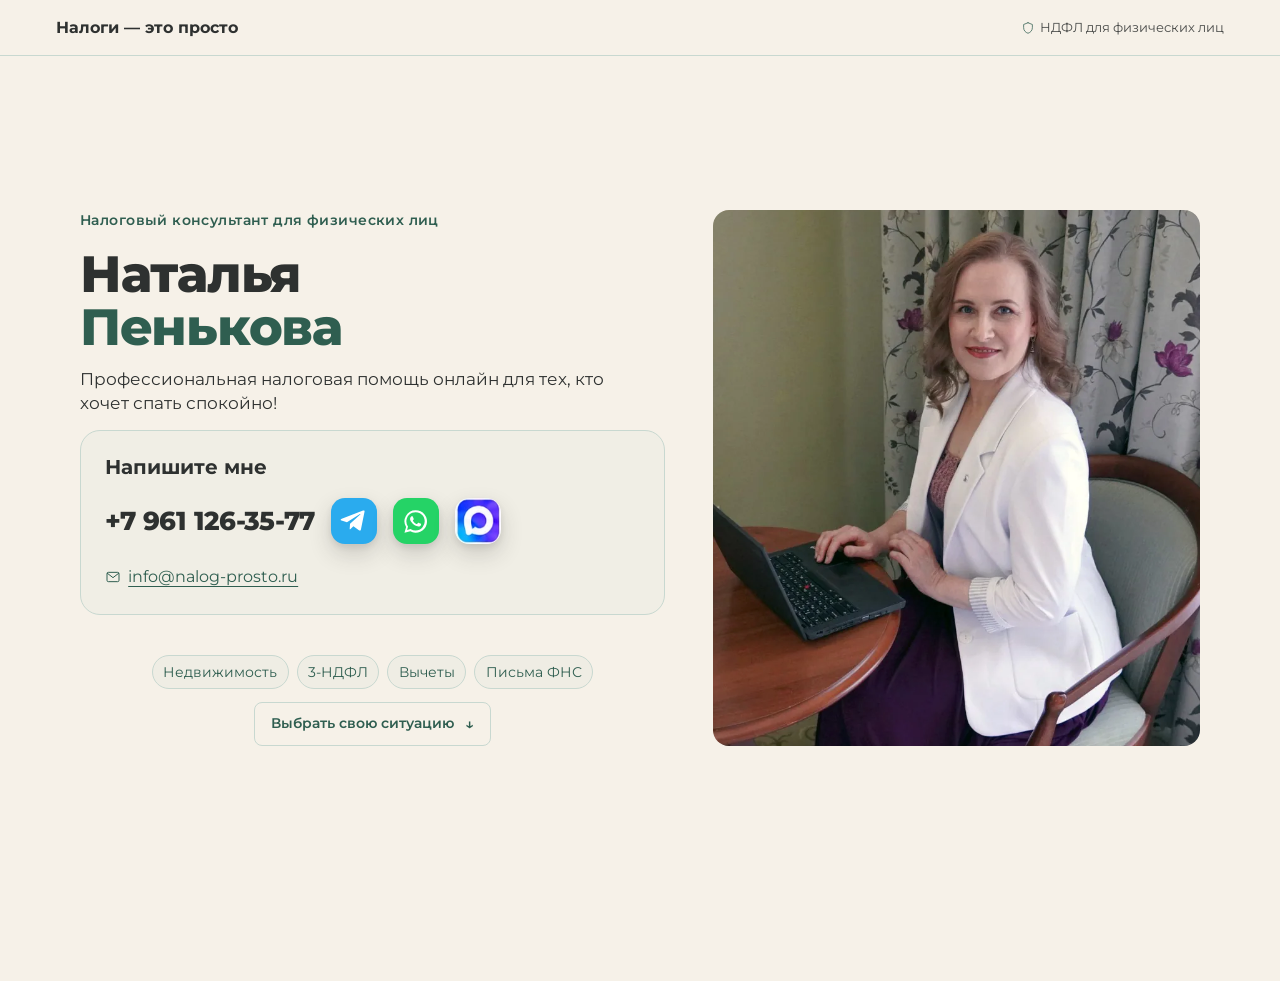
==== commit 3138396d: "Compact mobile contacts and header" ====
--- a/index.html
+++ b/index.html
@@ -84,7 +84,7 @@
 })();
 </script>
 <link rel="stylesheet" href="примерка.css">
-<link rel="stylesheet" href="точечно.css"><link rel="stylesheet" href="баланс.css"><link rel="stylesheet" href="порядок.css"></head>
+<link rel="stylesheet" href="точечно.css"><link rel="stylesheet" href="баланс.css"><link rel="stylesheet" href="порядок.css"><link rel="stylesheet" href="мобильная.css"></head>
 <body >
 <a id="экран-контакты" aria-hidden="true"></a>
 <section class="блок блок--первый-экран первый-экран--разворот светлый" id="экран-1" data-тип="первый-экран" data-схема="разворот" data-ключ-макета="светлая" data-картинка="фото">
@@ -92,7 +92,7 @@
     <a class="шапка__лого" href="#">Налоги — это просто</a>
     <span class="шапка__лиц"><svg class="иконка" aria-hidden="true" xmlns="http://www.w3.org/2000/svg" viewBox="0 0 24 24" fill="none" stroke="currentColor" stroke-width="1.5" stroke-linecap="round" stroke-linejoin="round">
   <path d="M12 3l7.5 3v5.5c0 4.6-3.2 8.2-7.5 9.5-4.3-1.3-7.5-4.9-7.5-9.5V6L12 3z"/>
-</svg><span><span class="полн">НДФЛ для физических лиц</span></span></span>
+</svg><span><span class="полн header-full">НДФЛ для физических лиц</span><span class="header-short">НДФЛ</span></span></span>
   </header>
   <span class="пятно пятно--1"></span><span class="пятно пятно--2"></span>
   <div class="блок__внутри">
@@ -108,7 +108,11 @@
               <svg viewBox="0 0 24 24" aria-hidden="true"><path fill="currentColor" d="M21.8 3.3 18.6 19c-.24 1.1-.88 1.37-1.78.85l-4.9-3.61-2.36 2.27c-.26.26-.48.48-.98.48l.35-4.99 9.08-8.2c.4-.35-.09-.55-.61-.2L6.18 12.67 1.34 11.15C.29 10.82.27 10.1 1.56 9.6L20.5 2.3c.88-.32 1.65.2 1.3 1z"/></svg>
             </a><a class="msg whatsapp" href="https://wa.me/79611263577" target="_blank" rel="noopener noreferrer" aria-label="Написать в WhatsApp" title="WhatsApp">
               <svg viewBox="0 0 24 24" aria-hidden="true"><path fill="currentColor" d="M12.04 2a9.84 9.84 0 0 0-8.4 14.95L2.2 22l5.18-1.36A9.96 9.96 0 1 0 12.04 2Zm0 17.95a8.1 8.1 0 0 1-4.13-1.13l-.3-.18-3.07.81.82-2.99-.2-.31a8.12 8.12 0 1 1 6.88 3.8Zm4.45-6.08c-.24-.12-1.44-.71-1.66-.79-.22-.08-.38-.12-.54.12-.16.24-.63.79-.77.95-.14.16-.28.18-.52.06-.24-.12-1.02-.38-1.94-1.2-.72-.64-1.2-1.43-1.34-1.67-.14-.24-.02-.37.1-.49.11-.11.24-.28.36-.42.12-.14.16-.24.24-.4.08-.16.04-.3-.02-.42-.06-.12-.54-1.3-.74-1.78-.2-.47-.4-.4-.54-.41h-.46c-.16 0-.42.06-.64.3-.22.24-.84.82-.84 2 0 1.18.86 2.32.98 2.48.12.16 1.69 2.58 4.1 3.62.57.25 1.02.4 1.37.51.58.18 1.1.16 1.51.1.46-.07 1.44-.59 1.64-1.16.2-.57.2-1.06.14-1.16-.06-.1-.22-.16-.46-.28Z"/></svg>
-            </a><a class="msg max" href="https://max.ru/u/f9LHodD0cOLbt2ujQXSDp4Ap_1S4WZwXEwafL9NbPYiUn-EOZLvmlvc0sYs" target="_blank" rel="noopener noreferrer" aria-label="Написать в MAX" title="MAX"><img width="46" height="46" src="[data-uri]" alt="MAX"></a></div></div><p class="contact-meta"><a href="mailto:info@nalog-prosto.ru"><svg class="почта-значок" viewBox="0 0 24 24" fill="none" stroke="currentColor" stroke-width="1.5" aria-hidden="true"><rect x="3" y="5" width="18" height="14" rx="2"/><path d="m3 6 9 7 9-7"/></svg><span>info@nalog-prosto.ru</span></a></p></div></div>
+            </a><a class="msg max" href="https://max.ru/u/f9LHodD0cOLbt2ujQXSDp4Ap_1S4WZwXEwafL9NbPYiUn-EOZLvmlvc0sYs" target="_blank" rel="noopener noreferrer" aria-label="Написать в MAX" title="MAX"><img width="46" height="46" src="[data-uri]" alt="MAX"></a></div></div><p class="contact-meta"><a href="mailto:info@nalog-prosto.ru"><svg class="почта-значок" viewBox="0 0 24 24" fill="none" stroke="currentColor" stroke-width="1.5" aria-hidden="true"><rect x="3" y="5" width="18" height="14" rx="2"/><path d="m3 6 9 7 9-7"/></svg><span>info@nalog-prosto.ru</span></a></p><div class="mobile-contact"><div class="mobile-contact-top"><span class="mobile-invite">Напишите</span><button type="button" class="phone-copy" data-number="+7 961 126-35-77" aria-label="Скопировать номер +7 961 126-35-77" title="Скопировать номер"><span class="phone-text">+7 961 126-35-77</span><svg viewBox="0 0 24 24" fill="none" stroke-width="1.6" aria-hidden="true"><rect x="8" y="8" width="12" height="12" rx="2"/><path d="M15 8V4H4v11h4"/></svg></button></div><div class="mobile-contact-bottom"><div class="messenger-icons" role="group" aria-label="Личные сообщения"><a class="msg telegram" href="https://t.me/natpen" target="_blank" rel="noopener noreferrer" aria-label="Написать в Telegram" title="Telegram">
+              <svg viewBox="0 0 24 24" aria-hidden="true"><path fill="currentColor" d="M21.8 3.3 18.6 19c-.24 1.1-.88 1.37-1.78.85l-4.9-3.61-2.36 2.27c-.26.26-.48.48-.98.48l.35-4.99 9.08-8.2c.4-.35-.09-.55-.61-.2L6.18 12.67 1.34 11.15C.29 10.82.27 10.1 1.56 9.6L20.5 2.3c.88-.32 1.65.2 1.3 1z"/></svg>
+            </a><a class="msg whatsapp" href="https://wa.me/79611263577" target="_blank" rel="noopener noreferrer" aria-label="Написать в WhatsApp" title="WhatsApp">
+              <svg viewBox="0 0 24 24" aria-hidden="true"><path fill="currentColor" d="M12.04 2a9.84 9.84 0 0 0-8.4 14.95L2.2 22l5.18-1.36A9.96 9.96 0 1 0 12.04 2Zm0 17.95a8.1 8.1 0 0 1-4.13-1.13l-.3-.18-3.07.81.82-2.99-.2-.31a8.12 8.12 0 1 1 6.88 3.8Zm4.45-6.08c-.24-.12-1.44-.71-1.66-.79-.22-.08-.38-.12-.54.12-.16.24-.63.79-.77.95-.14.16-.28.18-.52.06-.24-.12-1.02-.38-1.94-1.2-.72-.64-1.2-1.43-1.34-1.67-.14-.24-.02-.37.1-.49.11-.11.24-.28.36-.42.12-.14.16-.24.24-.4.08-.16.04-.3-.02-.42-.06-.12-.54-1.3-.74-1.78-.2-.47-.4-.4-.54-.41h-.46c-.16 0-.42.06-.64.3-.22.24-.84.82-.84 2 0 1.18.86 2.32.98 2.48.12.16 1.69 2.58 4.1 3.62.57.25 1.02.4 1.37.51.58.18 1.1.16 1.51.1.46-.07 1.44-.59 1.64-1.16.2-.57.2-1.06.14-1.16-.06-.1-.22-.16-.46-.28Z"/></svg>
+            </a><a class="msg max" href="https://max.ru/u/f9LHodD0cOLbt2ujQXSDp4Ap_1S4WZwXEwafL9NbPYiUn-EOZLvmlvc0sYs" target="_blank" rel="noopener noreferrer" aria-label="Написать в MAX" title="MAX"><img width="46" height="46" src="[data-uri]" alt="MAX"></a></div><a class="mobile-mail" href="mailto:info@nalog-prosto.ru">info@<wbr><span class="email-domain">nalog-prosto.ru</span></a></div></div><span class="copy-status" role="status" aria-live="polite" aria-atomic="true"></span></div></div>
       
 <div class="ситуации-группа" aria-label="Налоговые вопросы"><div class="темы"><span class="тема">Недвижимость</span><span class="тема">3-НДФЛ</span><span class="тема">Вычеты</span><span class="тема">Письма ФНС</span></div><a class="выбор-ситуации" href="#" aria-disabled="true" onclick="event.preventDefault()" title="Демонстрационный переход: раздел ситуаций ещё не собран">Выбрать свою ситуацию</a></div>
     </div>
@@ -139,5 +143,5 @@
   }, { threshold: 0 }).observe(кнопка);
 })();
 </script>
-</body>
+<script src="копирование.js"></script></body>
 </html>
--- a/мобильная.css
+++ b/мобильная.css
@@ -0,0 +1,43 @@
+/* Утверждённая мобильная компоновка. Desktop сохраняется. */
+#экран-1 .mobile-contact,#экран-1 .header-short,#экран-1 .copy-status{display:none}
+@media(max-width:899px){
+#экран-1 .header-full{display:none}
+#экран-1 .header-short{display:inline;white-space:nowrap}
+#экран-1 .шапка{height:44px;min-height:44px;gap:10px}
+#экран-1 .шапка__лого{white-space:nowrap;flex:1;min-width:0}
+#экран-1 .шапка__лиц{flex:none;white-space:nowrap;gap:9px}
+#экран-1 .шапка__лиц .иконка{flex:none}
+#экран-1.первый-экран--разворот .блок__внутри{padding-top:16px;gap:8px}
+#экран-1 .ситуации-группа{gap:8px}
+#экран-1.первый-экран--разворот .первый-экран__картинка{margin-top:8px}
+#экран-1 .contact-card{padding:8px 10px;width:calc(100% + 40px);margin-inline:-20px;text-align:left;position:relative}
+#экран-1 .contact-card>.contact-title,#экран-1 .contact-card>.contact-main,#экран-1 .contact-card>.contact-meta{display:none}
+#экран-1 .mobile-contact{display:grid;gap:4px}
+#экран-1 .mobile-contact-top{display:flex;align-items:center;justify-content:center;gap:8px;min-height:44px}
+#экран-1 .mobile-invite{font-size:16px;font-weight:700;line-height:1.4;white-space:nowrap}
+#экран-1 .phone-copy{appearance:none;border:0;border-radius:6px;background:transparent;color:var(--цвет-текст);font-family:inherit;font-size:16px;font-weight:500;line-height:1.4;letter-spacing:normal;text-transform:none;box-shadow:none;display:inline-flex;align-items:center;justify-content:center;gap:6px;padding:0 4px;min-height:44px;cursor:pointer;white-space:nowrap;flex:none}
+#экран-1 .phone-copy .phone-text{white-space:nowrap}
+#экран-1 .phone-copy svg{width:16px;height:16px;flex:none;stroke:var(--цвет-акцент)}
+#экран-1 .phone-copy:focus-visible{outline:3px solid var(--цвет-акцент);outline-offset:2px}
+#экран-1 .mobile-contact .messenger-icons{margin:0;padding:0;justify-content:center;gap:12px}
+#экран-1 .mobile-contact .msg{width:46px;height:46px;flex-basis:46px}
+#экран-1 .mobile-mail{display:flex;align-items:center;justify-content:center;min-height:44px;font-size:15px;line-height:1.4;color:var(--цвет-акцент);text-underline-offset:.2em;overflow-wrap:normal;white-space:nowrap}
+#экран-1 .mobile-contact-bottom{display:contents}
+#экран-1 .copy-status.is-visible{display:block;position:fixed;bottom:18px;left:50%;transform:translateX(-50%);max-width:calc(100vw - 32px);padding:9px 14px;border:1px solid var(--цвет-линия);border-radius:var(--радиус-малый);background:var(--цвет-фон);color:var(--цвет-текст);font-size:14px;line-height:1.4;box-shadow:var(--тень);z-index:100;white-space:nowrap;pointer-events:none}
+}
+@media(max-width:340px){
+#экран-1 .mobile-invite,#экран-1 .phone-copy{font-size:15px}
+#экран-1 .mobile-contact-top{gap:4px}
+}
+
+@media(min-width:341px) and (max-width:899px){
+#экран-1 .mobile-contact-bottom{display:flex;align-items:center;justify-content:space-between;gap:12px}
+#экран-1 .mobile-contact-bottom .messenger-icons{flex:none;gap:10px}
+#экран-1 .mobile-mail{white-space:normal;display:block;text-align:center;align-content:center;font-size:14px;min-width:0;flex:1;line-height:1.4}
+#экран-1 .mobile-mail .email-domain{white-space:nowrap}
+}
+
+@media(max-width:899px){
+#экран-1 .шапка{height:40px;min-height:40px}
+#экран-1 .шапка__лого{font-size:14px;font-weight:700;line-height:1.3;letter-spacing:normal}
+}
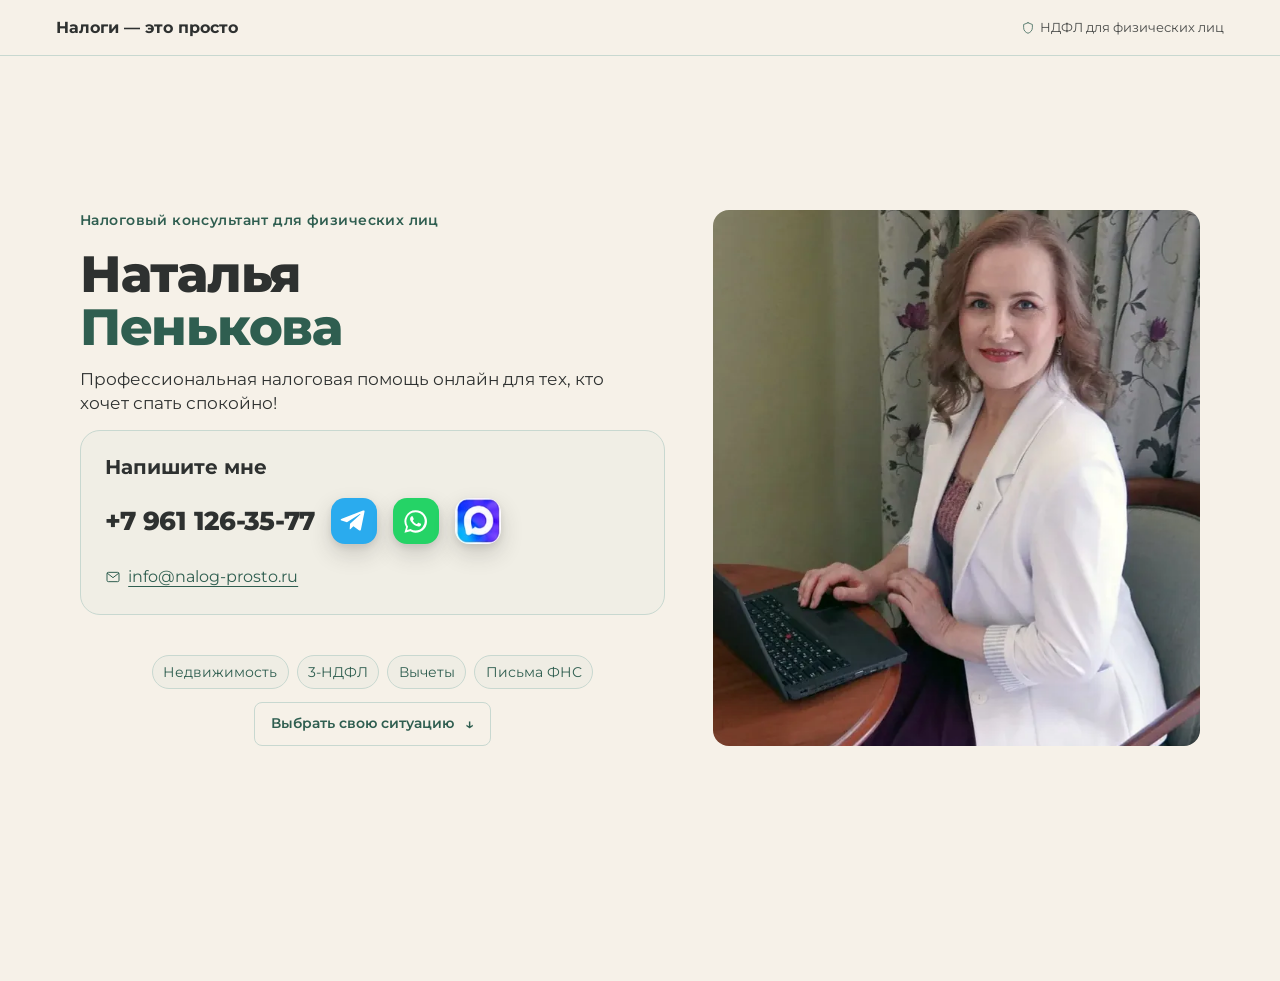
==== commit 69ba6820: "Soften mobile header and messenger icons" ====
--- a/index.html
+++ b/index.html
@@ -84,7 +84,7 @@
 })();
 </script>
 <link rel="stylesheet" href="примерка.css">
-<link rel="stylesheet" href="точечно.css"><link rel="stylesheet" href="баланс.css"><link rel="stylesheet" href="порядок.css"><link rel="stylesheet" href="мобильная.css"></head>
+<link rel="stylesheet" href="точечно.css"><link rel="stylesheet" href="баланс.css"><link rel="stylesheet" href="порядок.css"><link rel="stylesheet" href="мобильная.css?v=20261024-2"></head>
 <body >
 <a id="экран-контакты" aria-hidden="true"></a>
 <section class="блок блок--первый-экран первый-экран--разворот светлый" id="экран-1" data-тип="первый-экран" data-схема="разворот" data-ключ-макета="светлая" data-картинка="фото">
--- a/мобильная.css
+++ b/мобильная.css
@@ -41,3 +41,14 @@
 #экран-1 .шапка{height:40px;min-height:40px}
 #экран-1 .шапка__лого{font-size:14px;font-weight:700;line-height:1.3;letter-spacing:normal}
 }
+
+@media(max-width:899px){
+#экран-1 .шапка{height:36px;min-height:36px}
+#экран-1 .шапка__лого{font-size:12px}
+#экран-1 .mobile-contact .msg,#экран-1 .mobile-contact .msg:hover{position:relative;isolation:isolate;overflow:visible;background:transparent;box-shadow:none}
+#экран-1 .mobile-contact .msg::before{content:"";position:absolute;inset:3px;border-radius:12px;z-index:-1;box-shadow:0 3px 8px color-mix(in srgb,var(--цвет-текст) 12%,transparent)}
+#экран-1 .mobile-contact .msg.telegram::before{background:#2aabee}
+#экран-1 .mobile-contact .msg.whatsapp::before{background:#25d366}
+#экран-1 .mobile-contact .msg svg{width:24px;height:24px}
+#экран-1 .mobile-contact .msg.max img{width:40px;height:40px;border-radius:12px}
+}
